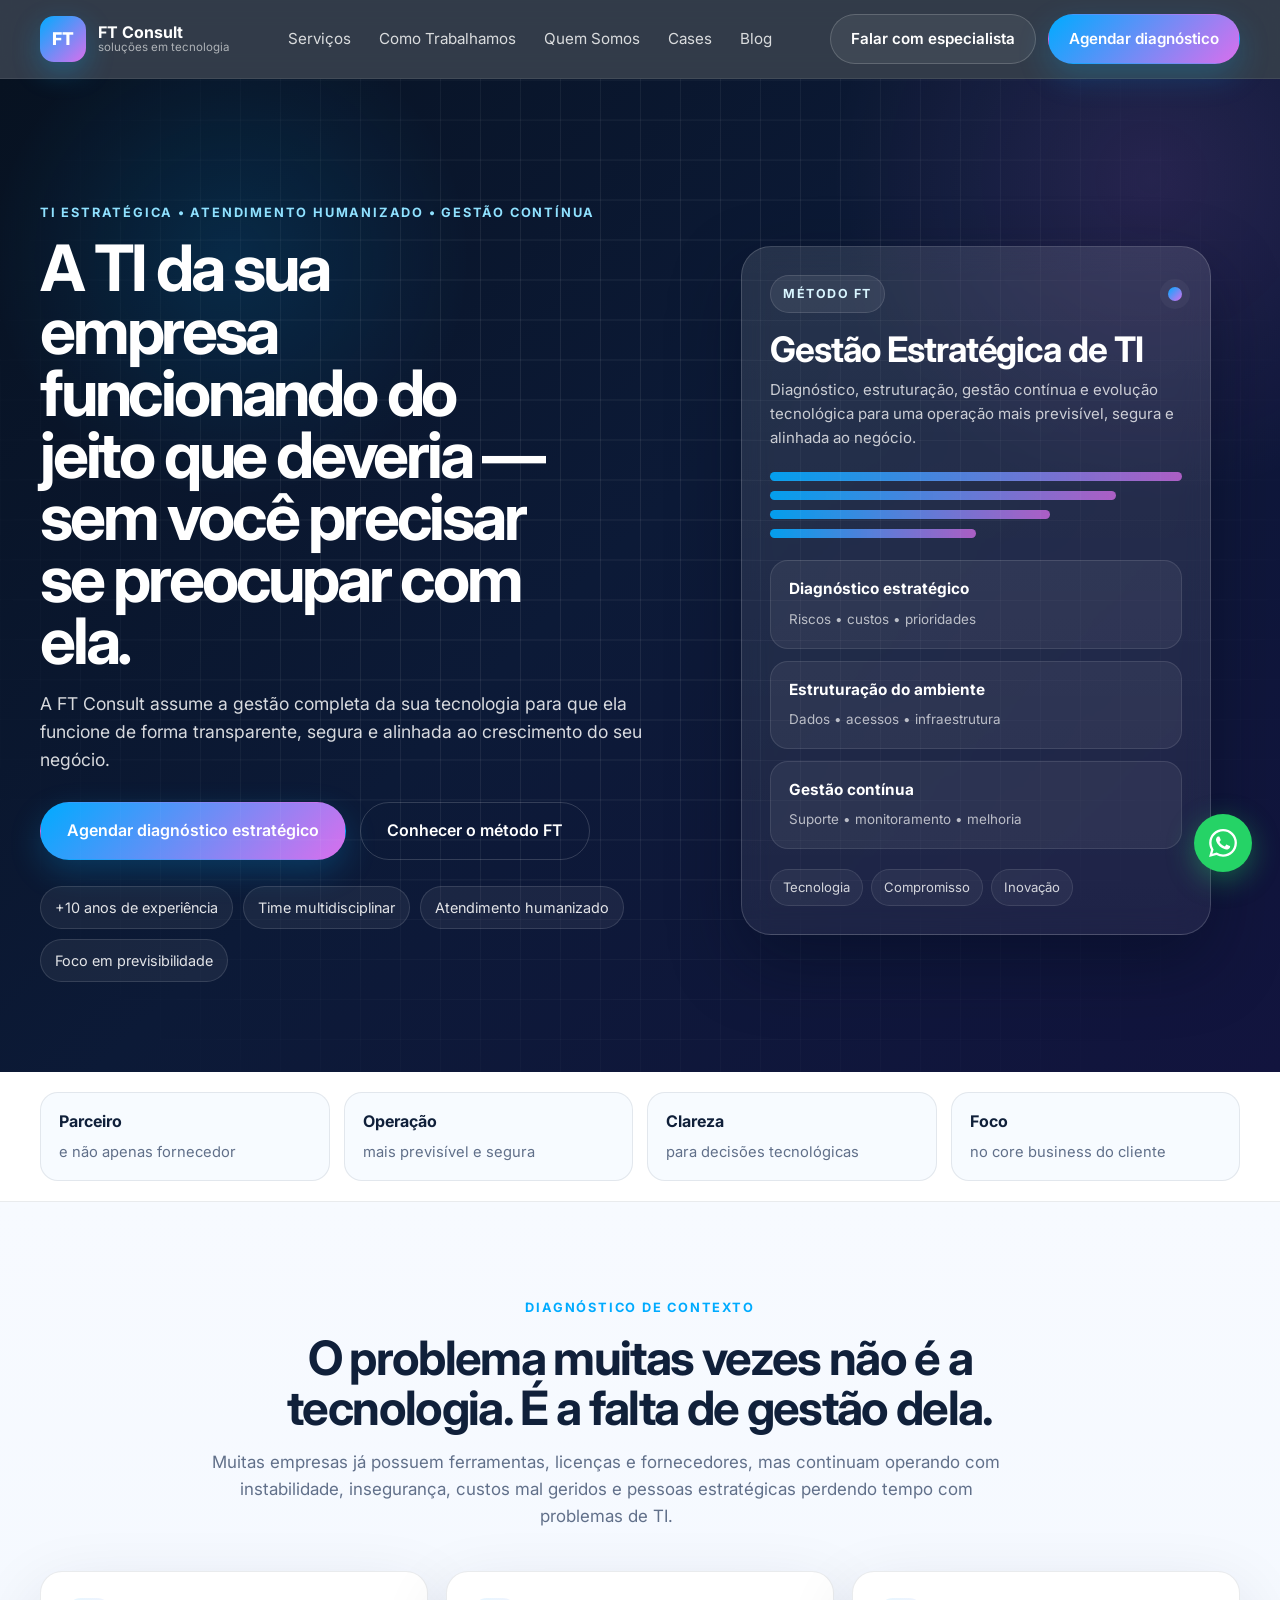
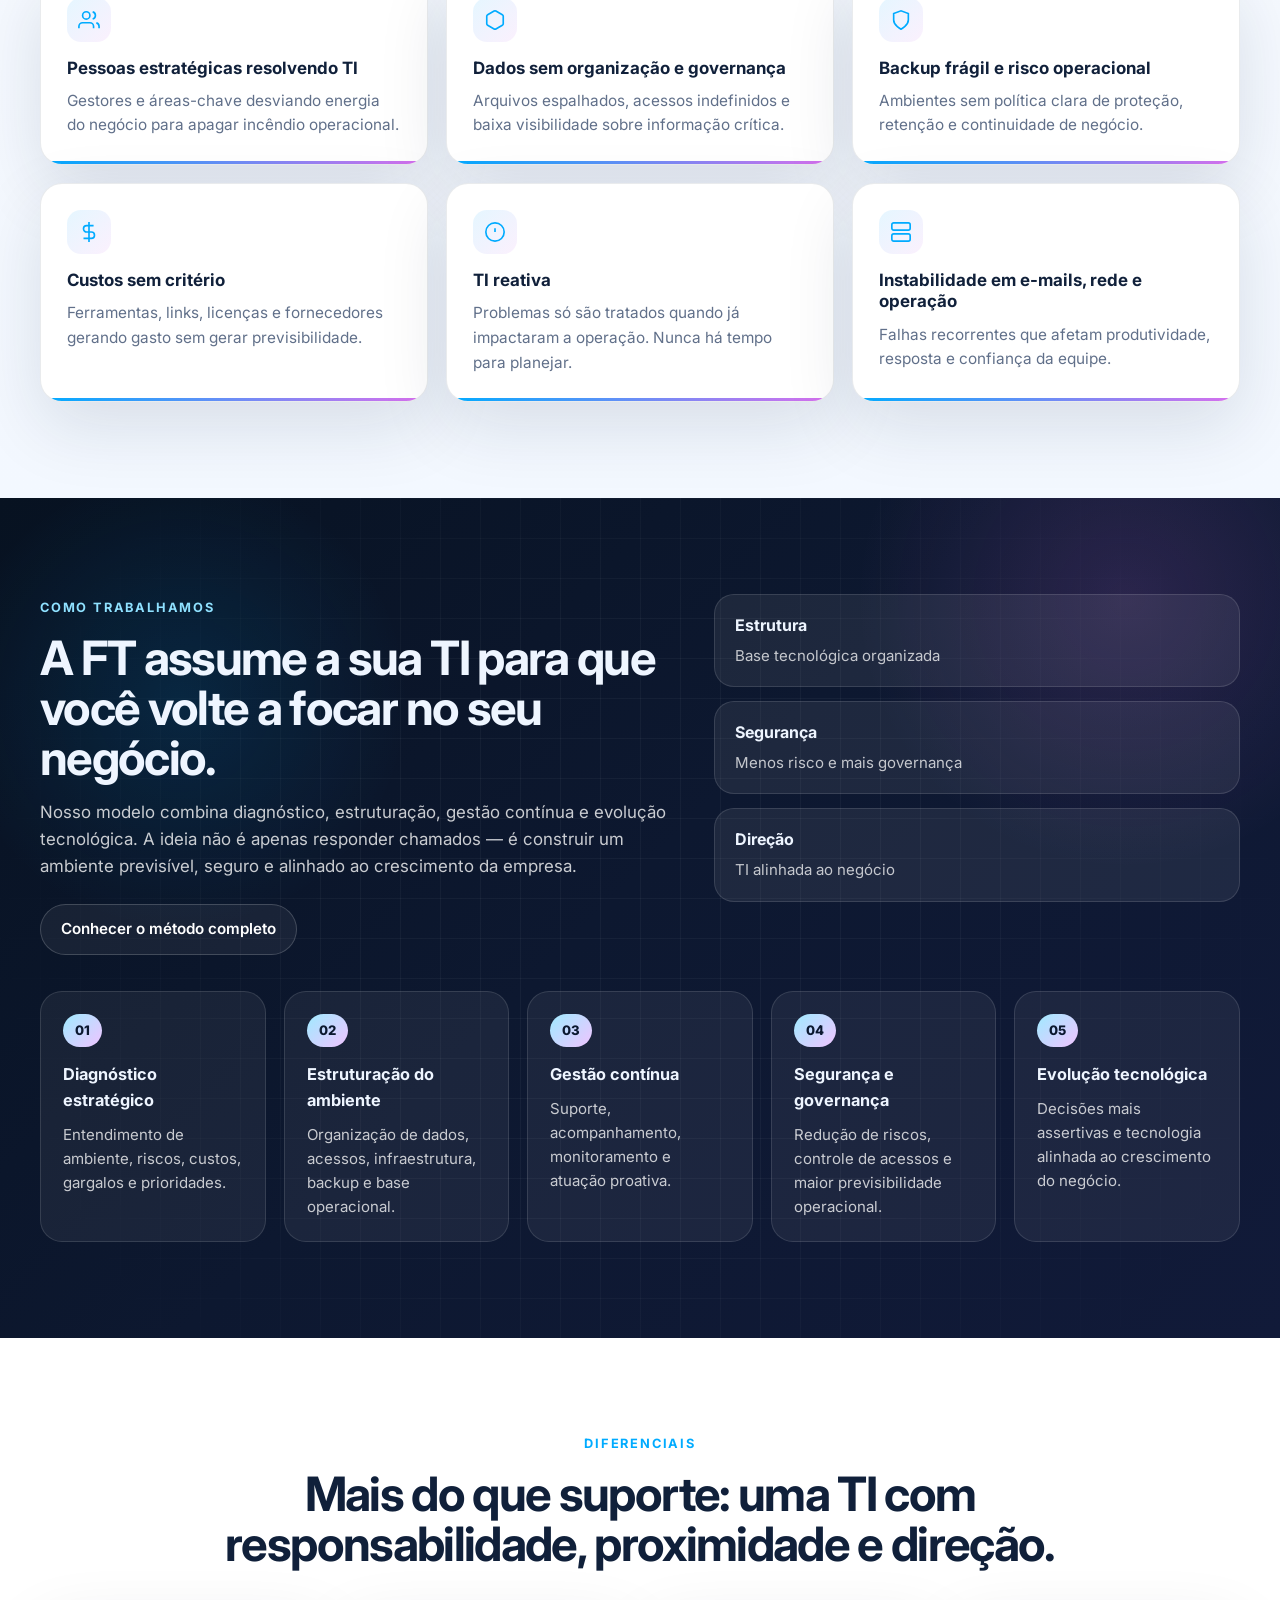
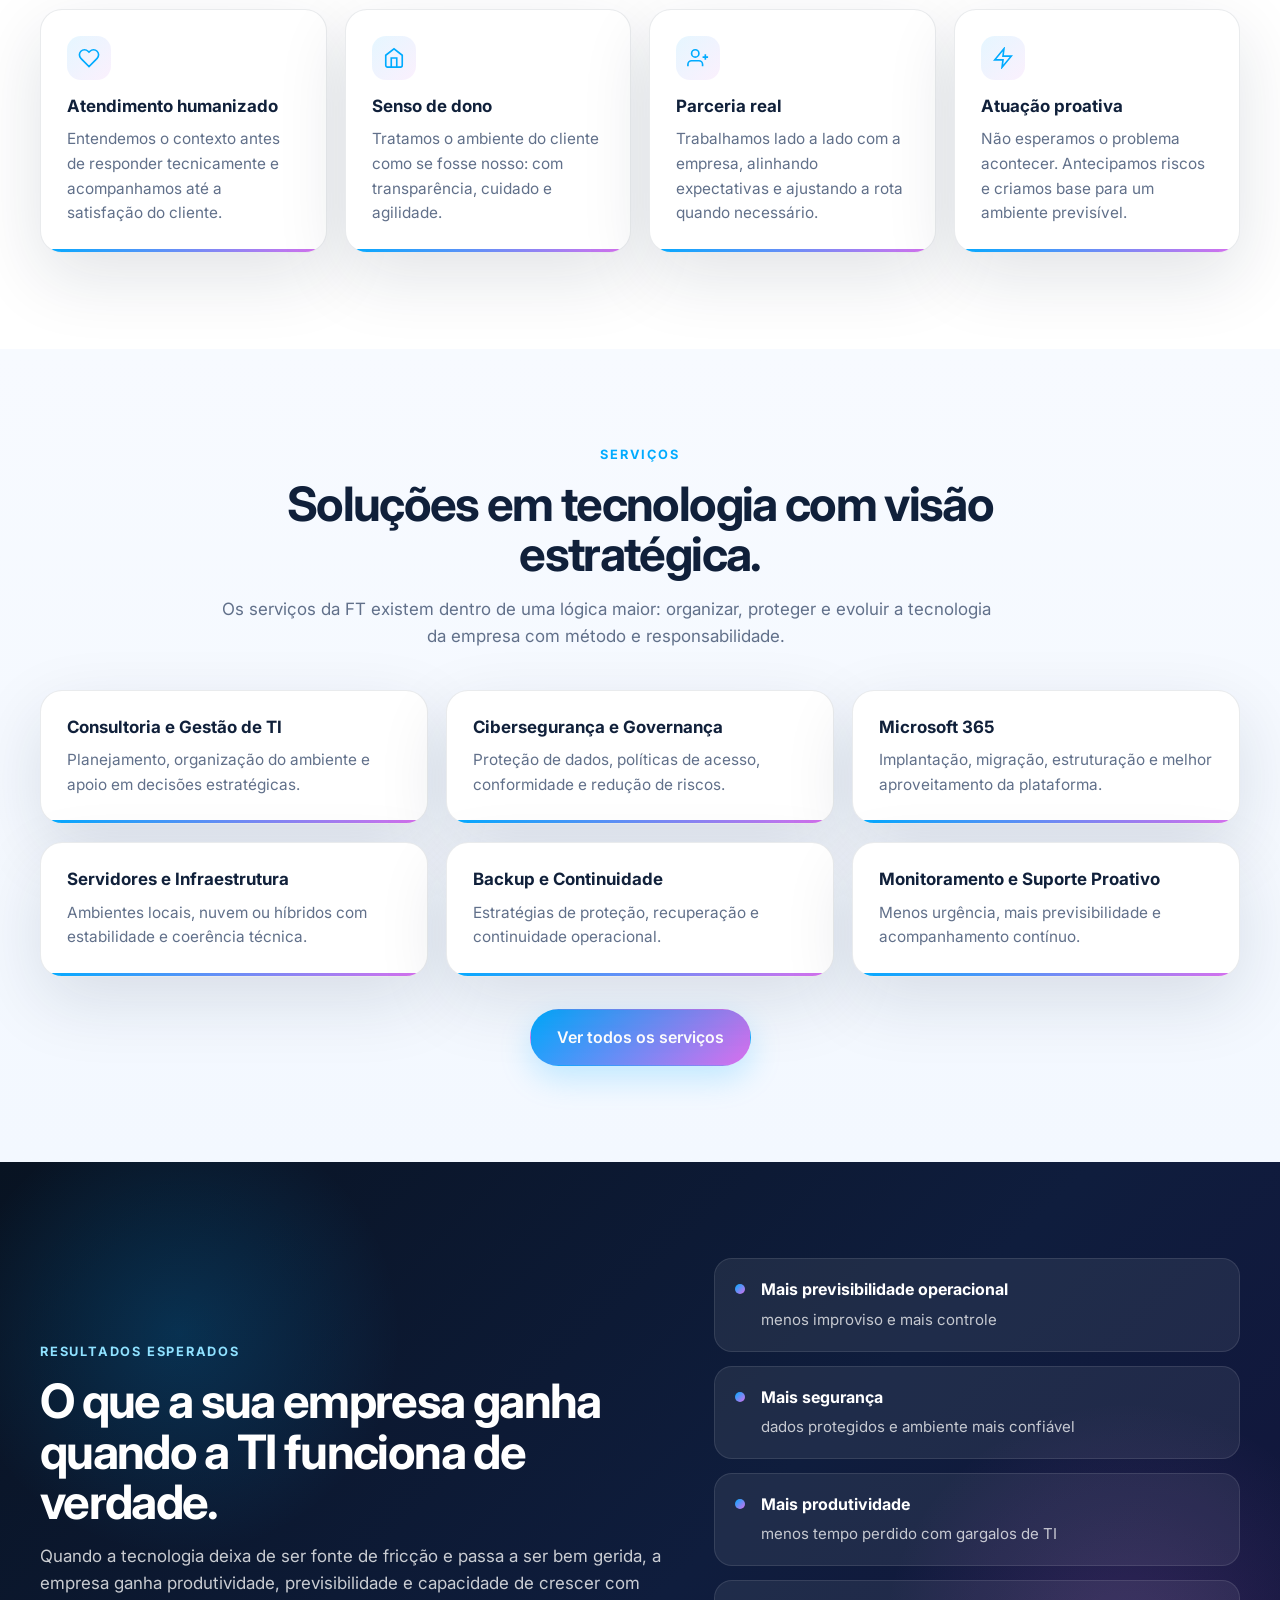
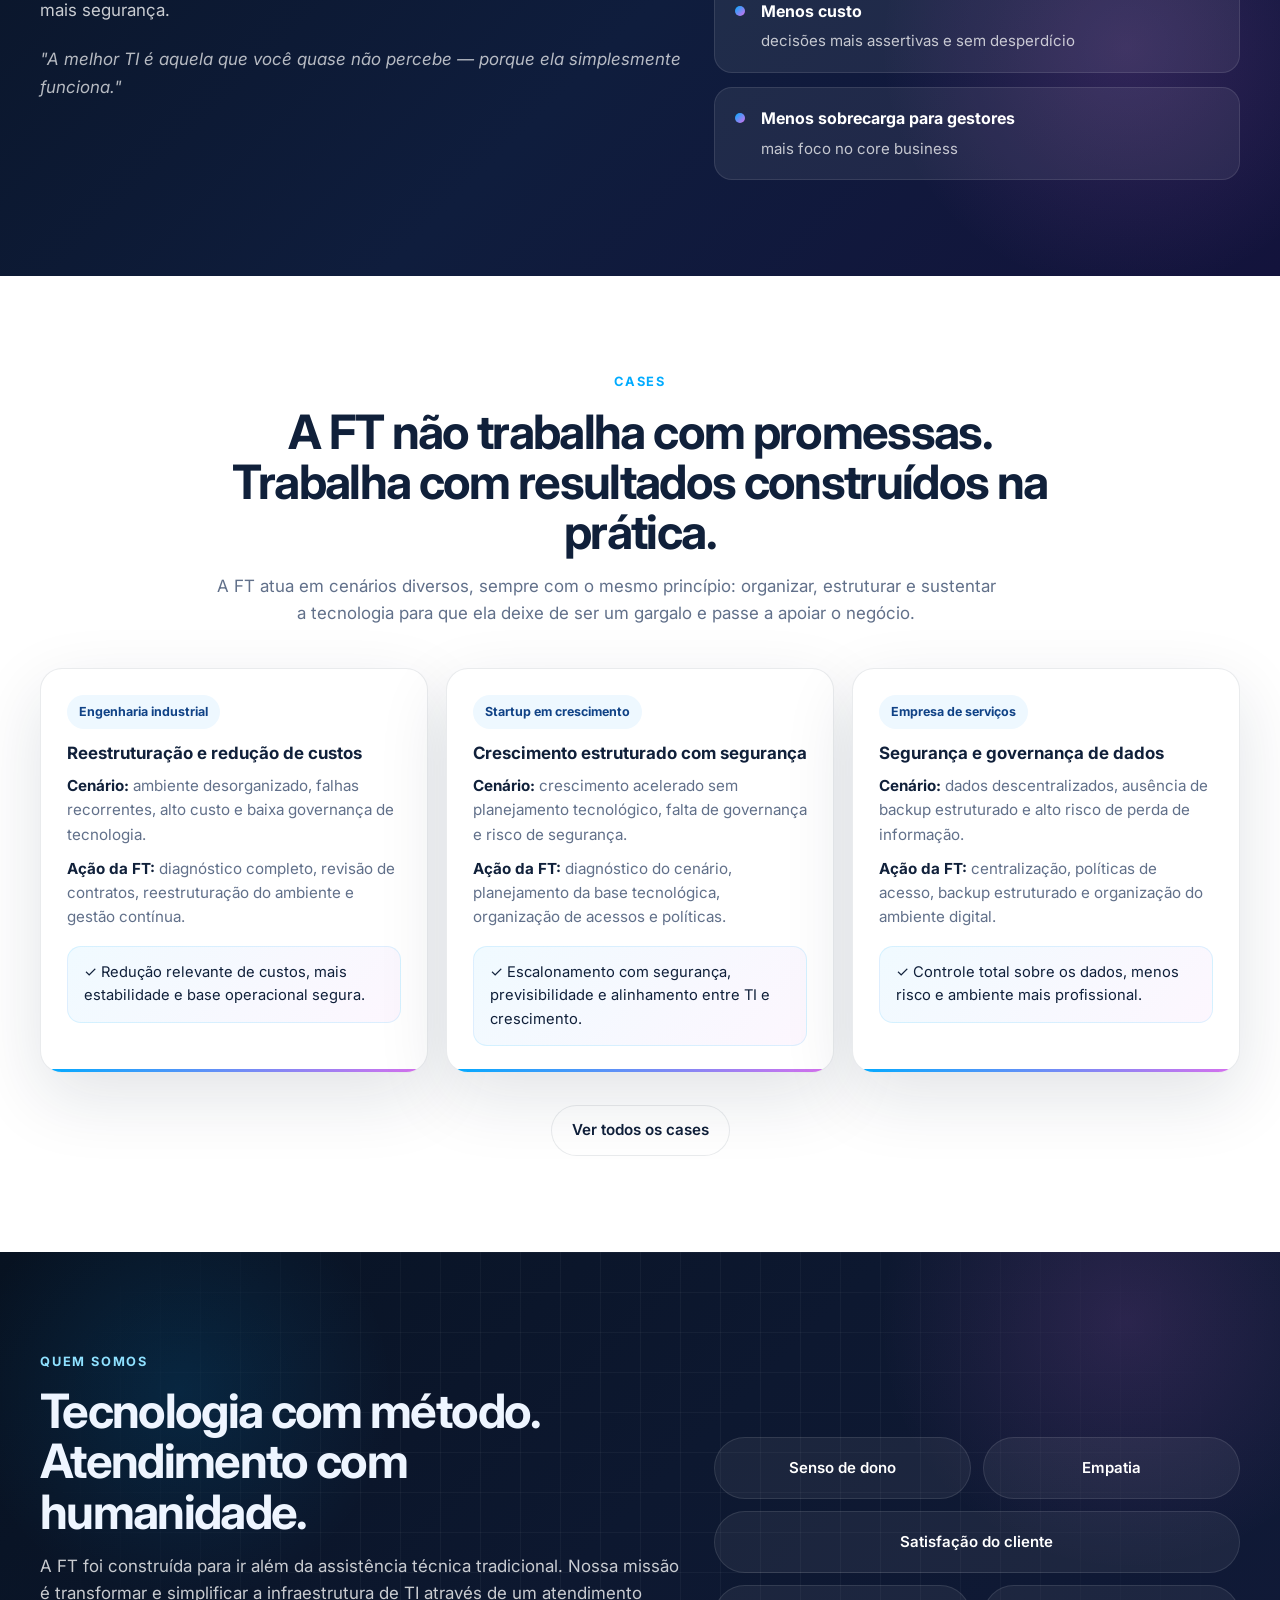
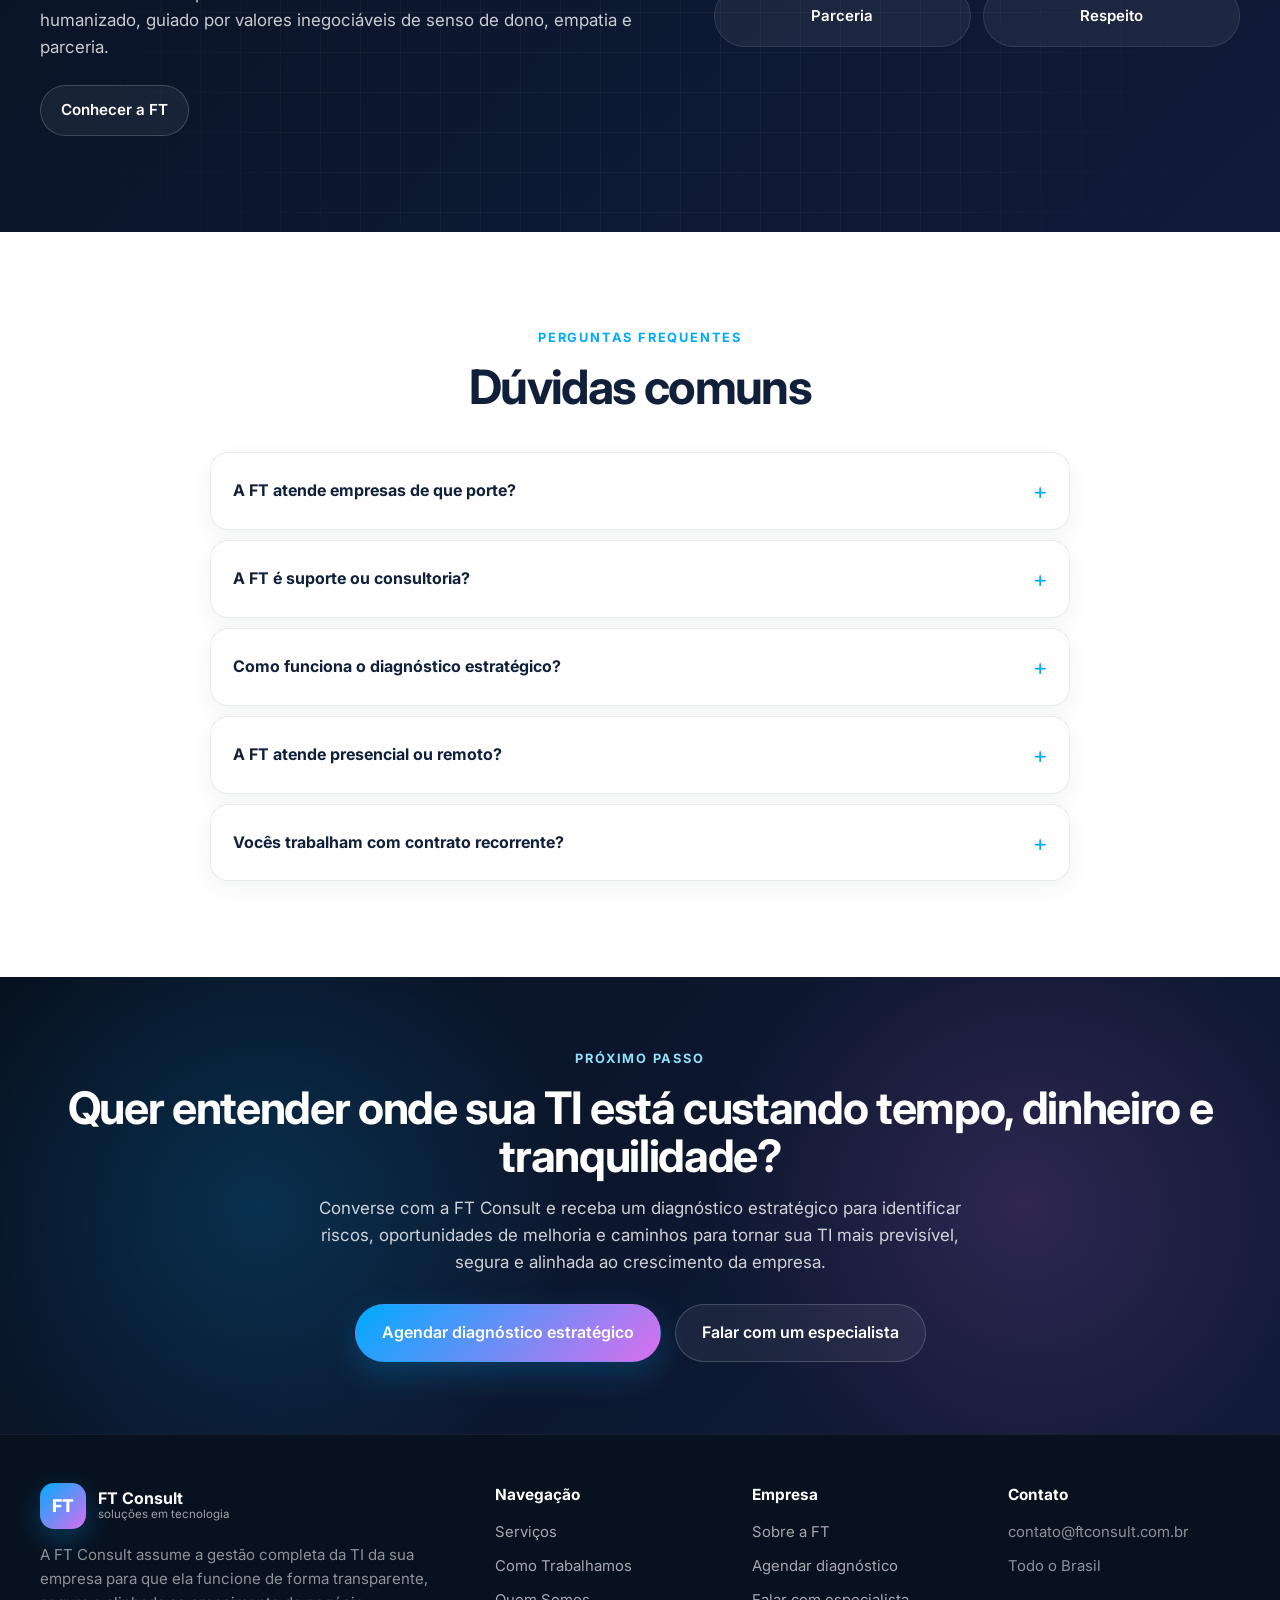
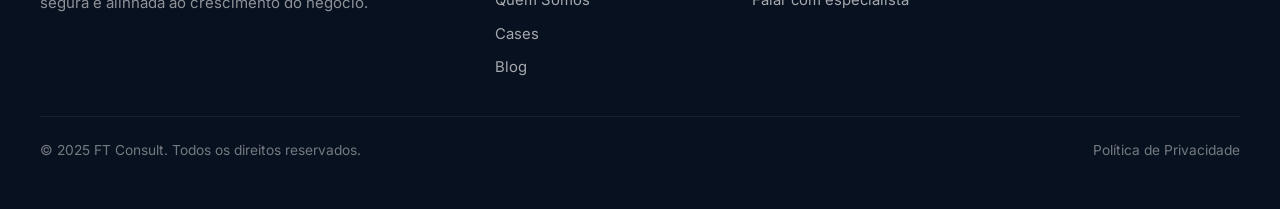
==== index.html @ 9f4cbb5d "Atualiza localização para todo o Brasil em todos os arquivos https://claude.ai/code/session_015E6geC" ====
<!DOCTYPE html>
<html lang="pt-BR">
<head>
  <meta charset="UTF-8"/>
  <meta name="viewport" content="width=device-width, initial-scale=1.0"/>
  <title>FT Consult — Gestão Estratégica de TI</title>
  <meta name="description" content="A FT Consult assume a gestão completa da TI da sua empresa para que ela funcione de forma transparente, segura e alinhada ao crescimento do negócio."/>
  <link rel="preconnect" href="https://fonts.googleapis.com">
  <link rel="preconnect" href="https://fonts.gstatic.com" crossorigin>
  <link href="https://fonts.googleapis.com/css2?family=Inter:wght@300;400;500;600;700;800&display=swap" rel="stylesheet">
  <link rel="stylesheet" href="assets/css/style.css"/>
  <meta property="og:type" content="website"/>
  <meta property="og:url" content="https://ftconsult.com.br/"/>
  <meta property="og:title" content="FT Consult — Gestão Estratégica de TI"/>
  <meta property="og:description" content="A FT Consult assume a gestão completa da TI da sua empresa para que ela funcione de forma transparente, segura e alinhada ao crescimento do negócio."/>
  <meta property="og:image" content="https://ftconsult.com.br/assets/logo.svg"/>
  <meta property="og:site_name" content="FT Consult"/>
  <meta name="twitter:card" content="summary_large_image"/>
  <meta name="twitter:title" content="FT Consult — Gestão Estratégica de TI"/>
  <meta name="twitter:description" content="A FT Consult assume a gestão completa da TI da sua empresa para que ela funcione de forma transparente, segura e alinhada ao crescimento do negócio."/>
  <link rel="icon" href="assets/logo.svg" type="image/svg+xml"/>
</head>
<body>

<header class="site-header">
  <div class="container nav-wrap">
    <a href="index.html" class="brand" aria-label="FT Consult">
      <span class="brand-mark">FT</span>
      <span class="brand-copy">
        <strong>FT Consult</strong>
        <small>soluções em tecnologia</small>
      </span>
    </a>
    <nav class="nav desktop-nav" aria-label="Menu principal">
      <a href="servicos.html">Serviços</a>
      <a href="como-trabalhamos.html">Como Trabalhamos</a>
      <a href="quem-somos.html">Quem Somos</a>
      <a href="cases.html">Cases</a>
      <a href="blog.html">Blog</a>
    </nav>
    <div class="nav-actions">
      <a href="contato.html" class="btn btn-outline desktop-only">Falar com especialista</a>
      <a href="contato.html" class="btn btn-primary">Agendar diagnóstico</a>
      <button class="hamburger" id="hamburger" aria-label="Menu" aria-expanded="false">
        <svg width="24" height="24" viewBox="0 0 24 24" fill="none" stroke="currentColor" stroke-width="2">
          <line x1="3" y1="6" x2="21" y2="6"/><line x1="3" y1="12" x2="21" y2="12"/><line x1="3" y1="18" x2="21" y2="18"/>
        </svg>
      </button>
    </div>
  </div>
  <nav class="mobile-nav" id="mobile-nav" aria-label="Menu mobile">
    <a href="servicos.html">Serviços</a>
    <a href="como-trabalhamos.html">Como Trabalhamos</a>
    <a href="quem-somos.html">Quem Somos</a>
    <a href="cases.html">Cases</a>
    <a href="blog.html">Blog</a>
    <a href="contato.html">Agendar diagnóstico</a>
  </nav>
</header>

<main>
  <!-- HERO -->
  <section class="hero">
    <div class="container hero-grid">
      <div class="hero-copy">
        <span class="eyebrow">TI estratégica • atendimento humanizado • gestão contínua</span>
        <h1>A TI da sua empresa funcionando do jeito que deveria — sem você precisar se preocupar com ela.</h1>
        <p class="hero-subtitle">A FT Consult assume a gestão completa da sua tecnologia para que ela funcione de forma transparente, segura e alinhada ao crescimento do seu negócio.</p>
        <div class="hero-cta">
          <a href="contato.html" class="btn btn-primary btn-lg">Agendar diagnóstico estratégico</a>
          <a href="como-trabalhamos.html" class="btn btn-secondary btn-lg">Conhecer o método FT</a>
        </div>
        <div class="hero-tags">
          <span>+10 anos de experiência</span>
          <span>Time multidisciplinar</span>
          <span>Atendimento humanizado</span>
          <span>Foco em previsibilidade</span>
        </div>
      </div>
      <div class="hero-panel" aria-hidden="true">
        <div class="panel-shell">
          <div class="panel-topline">
            <span class="mini-chip">MÉTODO FT</span>
            <span class="status-dot"></span>
          </div>
          <h2>Gestão Estratégica de TI</h2>
          <p>Diagnóstico, estruturação, gestão contínua e evolução tecnológica para uma operação mais previsível, segura e alinhada ao negócio.</p>
          <div class="signal-bars"><span></span><span></span><span></span><span></span></div>
          <div class="panel-stack">
            <div class="panel-card"><strong>Diagnóstico estratégico</strong><small>Riscos • custos • prioridades</small></div>
            <div class="panel-card"><strong>Estruturação do ambiente</strong><small>Dados • acessos • infraestrutura</small></div>
            <div class="panel-card"><strong>Gestão contínua</strong><small>Suporte • monitoramento • melhoria</small></div>
          </div>
          <div class="panel-footer">
            <span>Tecnologia</span><span>Compromisso</span><span>Inovação</span>
          </div>
        </div>
      </div>
    </div>
  </section>

  <!-- TRUST STRIP -->
  <section class="trust-strip">
    <div class="container trust-grid">
      <div class="trust-item"><strong>Parceiro</strong><span>e não apenas fornecedor</span></div>
      <div class="trust-item"><strong>Operação</strong><span>mais previsível e segura</span></div>
      <div class="trust-item"><strong>Clareza</strong><span>para decisões tecnológicas</span></div>
      <div class="trust-item"><strong>Foco</strong><span>no core business do cliente</span></div>
    </div>
  </section>

  <!-- DORES -->
  <section class="section section-soft">
    <div class="container section-intro narrow center">
      <span class="eyebrow center">Diagnóstico de contexto</span>
      <h2 class="section-title">O problema muitas vezes não é a tecnologia. É a falta de gestão dela.</h2>
      <p class="section-subtitle">Muitas empresas já possuem ferramentas, licenças e fornecedores, mas continuam operando com instabilidade, insegurança, custos mal geridos e pessoas estratégicas perdendo tempo com problemas de TI.</p>
    </div>
    <div class="container cards-grid cards-3">
      <article class="info-card">
        <div class="card-icon"><svg width="22" height="22" fill="none" stroke="currentColor" stroke-width="1.8" viewBox="0 0 24 24"><path d="M17 21v-2a4 4 0 0 0-4-4H5a4 4 0 0 0-4 4v2"/><circle cx="9" cy="7" r="4"/><path d="M23 21v-2a4 4 0 0 0-3-3.87"/><path d="M16 3.13a4 4 0 0 1 0 7.75"/></svg></div>
        <h3>Pessoas estratégicas resolvendo TI</h3>
        <p>Gestores e áreas-chave desviando energia do negócio para apagar incêndio operacional.</p>
      </article>
      <article class="info-card">
        <div class="card-icon"><svg width="22" height="22" fill="none" stroke="currentColor" stroke-width="1.8" viewBox="0 0 24 24"><path d="M21 16V8a2 2 0 0 0-1-1.73l-7-4a2 2 0 0 0-2 0l-7 4A2 2 0 0 0 3 8v8a2 2 0 0 0 1 1.73l7 4a2 2 0 0 0 2 0l7-4A2 2 0 0 0 21 16z"/></svg></div>
        <h3>Dados sem organização e governança</h3>
        <p>Arquivos espalhados, acessos indefinidos e baixa visibilidade sobre informação crítica.</p>
      </article>
      <article class="info-card">
        <div class="card-icon"><svg width="22" height="22" fill="none" stroke="currentColor" stroke-width="1.8" viewBox="0 0 24 24"><path d="M12 22s8-4 8-10V5l-8-3-8 3v7c0 6 8 10 8 10z"/></svg></div>
        <h3>Backup frágil e risco operacional</h3>
        <p>Ambientes sem política clara de proteção, retenção e continuidade de negócio.</p>
      </article>
      <article class="info-card">
        <div class="card-icon"><svg width="22" height="22" fill="none" stroke="currentColor" stroke-width="1.8" viewBox="0 0 24 24"><line x1="12" y1="1" x2="12" y2="23"/><path d="M17 5H9.5a3.5 3.5 0 0 0 0 7h5a3.5 3.5 0 0 1 0 7H6"/></svg></div>
        <h3>Custos sem critério</h3>
        <p>Ferramentas, links, licenças e fornecedores gerando gasto sem gerar previsibilidade.</p>
      </article>
      <article class="info-card">
        <div class="card-icon"><svg width="22" height="22" fill="none" stroke="currentColor" stroke-width="1.8" viewBox="0 0 24 24"><circle cx="12" cy="12" r="10"/><line x1="12" y1="8" x2="12" y2="12"/><line x1="12" y1="16" x2="12.01" y2="16"/></svg></div>
        <h3>TI reativa</h3>
        <p>Problemas só são tratados quando já impactaram a operação. Nunca há tempo para planejar.</p>
      </article>
      <article class="info-card">
        <div class="card-icon"><svg width="22" height="22" fill="none" stroke="currentColor" stroke-width="1.8" viewBox="0 0 24 24"><rect x="2" y="2" width="20" height="8" rx="2" ry="2"/><rect x="2" y="14" width="20" height="8" rx="2" ry="2"/><line x1="6" y1="6" x2="6.01" y2="6"/><line x1="6" y1="18" x2="6.01" y2="18"/></svg></div>
        <h3>Instabilidade em e-mails, rede e operação</h3>
        <p>Falhas recorrentes que afetam produtividade, resposta e confiança da equipe.</p>
      </article>
    </div>
  </section>

  <!-- SOLUÇÃO / MÉTODO -->
  <section class="section section-dark">
    <div class="container split-head">
      <div>
        <span class="eyebrow">Como trabalhamos</span>
        <h2 class="section-title">A FT assume a sua TI para que você volte a focar no seu negócio.</h2>
        <p class="section-subtitle light">Nosso modelo combina diagnóstico, estruturação, gestão contínua e evolução tecnológica. A ideia não é apenas responder chamados — é construir um ambiente previsível, seguro e alinhado ao crescimento da empresa.</p>
        <a href="como-trabalhamos.html" class="btn btn-outline" style="margin-top:24px">Conhecer o método completo</a>
      </div>
      <div class="metric-panel">
        <div class="metric-card"><strong>Estrutura</strong><span>Base tecnológica organizada</span></div>
        <div class="metric-card"><strong>Segurança</strong><span>Menos risco e mais governança</span></div>
        <div class="metric-card"><strong>Direção</strong><span>TI alinhada ao negócio</span></div>
      </div>
    </div>
    <div class="container cards-grid cards-5 timeline-grid">
      <article class="step-card"><span class="step-num">01</span><h3>Diagnóstico estratégico</h3><p>Entendimento de ambiente, riscos, custos, gargalos e prioridades.</p></article>
      <article class="step-card"><span class="step-num">02</span><h3>Estruturação do ambiente</h3><p>Organização de dados, acessos, infraestrutura, backup e base operacional.</p></article>
      <article class="step-card"><span class="step-num">03</span><h3>Gestão contínua</h3><p>Suporte, acompanhamento, monitoramento e atuação proativa.</p></article>
      <article class="step-card"><span class="step-num">04</span><h3>Segurança e governança</h3><p>Redução de riscos, controle de acessos e maior previsibilidade operacional.</p></article>
      <article class="step-card"><span class="step-num">05</span><h3>Evolução tecnológica</h3><p>Decisões mais assertivas e tecnologia alinhada ao crescimento do negócio.</p></article>
    </div>
  </section>

  <!-- DIFERENCIAIS -->
  <section class="section section-white">
    <div class="container section-intro narrow center">
      <span class="eyebrow center">Diferenciais</span>
      <h2 class="section-title">Mais do que suporte: uma TI com responsabilidade, proximidade e direção.</h2>
    </div>
    <div class="container cards-grid cards-4">
      <article class="info-card">
        <div class="card-icon"><svg width="22" height="22" fill="none" stroke="currentColor" stroke-width="1.8" viewBox="0 0 24 24"><path d="M20.84 4.61a5.5 5.5 0 0 0-7.78 0L12 5.67l-1.06-1.06a5.5 5.5 0 0 0-7.78 7.78l1.06 1.06L12 21.23l7.78-7.78 1.06-1.06a5.5 5.5 0 0 0 0-7.78z"/></svg></div>
        <h3>Atendimento humanizado</h3>
        <p>Entendemos o contexto antes de responder tecnicamente e acompanhamos até a satisfação do cliente.</p>
      </article>
      <article class="info-card">
        <div class="card-icon"><svg width="22" height="22" fill="none" stroke="currentColor" stroke-width="1.8" viewBox="0 0 24 24"><path d="M3 9l9-7 9 7v11a2 2 0 0 1-2 2H5a2 2 0 0 1-2-2z"/><polyline points="9 22 9 12 15 12 15 22"/></svg></div>
        <h3>Senso de dono</h3>
        <p>Tratamos o ambiente do cliente como se fosse nosso: com transparência, cuidado e agilidade.</p>
      </article>
      <article class="info-card">
        <div class="card-icon"><svg width="22" height="22" fill="none" stroke="currentColor" stroke-width="1.8" viewBox="0 0 24 24"><path d="M17 21v-2a4 4 0 0 0-4-4H5a4 4 0 0 0-4 4v2"/><circle cx="9" cy="7" r="4"/><line x1="23" y1="11" x2="17" y2="11"/><line x1="20" y1="8" x2="20" y2="14"/></svg></div>
        <h3>Parceria real</h3>
        <p>Trabalhamos lado a lado com a empresa, alinhando expectativas e ajustando a rota quando necessário.</p>
      </article>
      <article class="info-card">
        <div class="card-icon"><svg width="22" height="22" fill="none" stroke="currentColor" stroke-width="1.8" viewBox="0 0 24 24"><polygon points="13 2 3 14 12 14 11 22 21 10 12 10 13 2"/></svg></div>
        <h3>Atuação proativa</h3>
        <p>Não esperamos o problema acontecer. Antecipamos riscos e criamos base para um ambiente previsível.</p>
      </article>
    </div>
  </section>

  <!-- SERVIÇOS -->
  <section class="section section-soft">
    <div class="container section-intro narrow center">
      <span class="eyebrow center">Serviços</span>
      <h2 class="section-title">Soluções em tecnologia com visão estratégica.</h2>
      <p class="section-subtitle">Os serviços da FT existem dentro de uma lógica maior: organizar, proteger e evoluir a tecnologia da empresa com método e responsabilidade.</p>
    </div>
    <div class="container cards-grid cards-3">
      <article class="service-card"><h3>Consultoria e Gestão de TI</h3><p>Planejamento, organização do ambiente e apoio em decisões estratégicas.</p></article>
      <article class="service-card"><h3>Cibersegurança e Governança</h3><p>Proteção de dados, políticas de acesso, conformidade e redução de riscos.</p></article>
      <article class="service-card"><h3>Microsoft 365</h3><p>Implantação, migração, estruturação e melhor aproveitamento da plataforma.</p></article>
      <article class="service-card"><h3>Servidores e Infraestrutura</h3><p>Ambientes locais, nuvem ou híbridos com estabilidade e coerência técnica.</p></article>
      <article class="service-card"><h3>Backup e Continuidade</h3><p>Estratégias de proteção, recuperação e continuidade operacional.</p></article>
      <article class="service-card"><h3>Monitoramento e Suporte Proativo</h3><p>Menos urgência, mais previsibilidade e acompanhamento contínuo.</p></article>
    </div>
    <div class="container" style="text-align:center;margin-top:32px">
      <a href="servicos.html" class="btn btn-primary btn-lg">Ver todos os serviços</a>
    </div>
  </section>

  <!-- BENEFÍCIOS -->
  <section class="section section-gradient">
    <div class="container split-head center-v">
      <div>
        <span class="eyebrow">Resultados esperados</span>
        <h2 class="section-title">O que a sua empresa ganha quando a TI funciona de verdade.</h2>
        <p class="section-subtitle light">Quando a tecnologia deixa de ser fonte de fricção e passa a ser bem gerida, a empresa ganha produtividade, previsibilidade e capacidade de crescer com mais segurança.</p>
        <p style="margin-top:22px;font-size:1.06rem;font-style:italic;color:rgba(255,255,255,.7)">"A melhor TI é aquela que você quase não percebe — porque ela simplesmente funciona."</p>
      </div>
      <div class="benefit-list">
        <div class="benefit-item"><div class="benefit-dot"></div><div><strong>Mais previsibilidade operacional</strong><span>menos improviso e mais controle</span></div></div>
        <div class="benefit-item"><div class="benefit-dot"></div><div><strong>Mais segurança</strong><span>dados protegidos e ambiente mais confiável</span></div></div>
        <div class="benefit-item"><div class="benefit-dot"></div><div><strong>Mais produtividade</strong><span>menos tempo perdido com gargalos de TI</span></div></div>
        <div class="benefit-item"><div class="benefit-dot"></div><div><strong>Menos custo</strong><span>decisões mais assertivas e sem desperdício</span></div></div>
        <div class="benefit-item"><div class="benefit-dot"></div><div><strong>Menos sobrecarga para gestores</strong><span>mais foco no core business</span></div></div>
      </div>
    </div>
  </section>

  <!-- CASES -->
  <section class="section section-white">
    <div class="container section-intro narrow center">
      <span class="eyebrow center">Cases</span>
      <h2 class="section-title">A FT não trabalha com promessas. Trabalha com resultados construídos na prática.</h2>
      <p class="section-subtitle">A FT atua em cenários diversos, sempre com o mesmo princípio: organizar, estruturar e sustentar a tecnologia para que ela deixe de ser um gargalo e passe a apoiar o negócio.</p>
    </div>
    <div class="container cards-grid cards-3">
      <article class="case-card">
        <span class="case-tag">Engenharia industrial</span>
        <h3>Reestruturação e redução de custos</h3>
        <p><strong>Cenário:</strong> ambiente desorganizado, falhas recorrentes, alto custo e baixa governança de tecnologia.</p>
        <p><strong>Ação da FT:</strong> diagnóstico completo, revisão de contratos, reestruturação do ambiente e gestão contínua.</p>
        <div class="case-result">✓ Redução relevante de custos, mais estabilidade e base operacional segura.</div>
      </article>
      <article class="case-card">
        <span class="case-tag">Startup em crescimento</span>
        <h3>Crescimento estruturado com segurança</h3>
        <p><strong>Cenário:</strong> crescimento acelerado sem planejamento tecnológico, falta de governança e risco de segurança.</p>
        <p><strong>Ação da FT:</strong> diagnóstico do cenário, planejamento da base tecnológica, organização de acessos e políticas.</p>
        <div class="case-result">✓ Escalonamento com segurança, previsibilidade e alinhamento entre TI e crescimento.</div>
      </article>
      <article class="case-card">
        <span class="case-tag">Empresa de serviços</span>
        <h3>Segurança e governança de dados</h3>
        <p><strong>Cenário:</strong> dados descentralizados, ausência de backup estruturado e alto risco de perda de informação.</p>
        <p><strong>Ação da FT:</strong> centralização, políticas de acesso, backup estruturado e organização do ambiente digital.</p>
        <div class="case-result">✓ Controle total sobre os dados, menos risco e ambiente mais profissional.</div>
      </article>
    </div>
    <div class="container" style="text-align:center;margin-top:32px">
      <a href="cases.html" class="btn btn-outline" style="color:var(--text);border-color:var(--line)">Ver todos os cases</a>
    </div>
  </section>

  <!-- QUEM SOMOS -->
  <section class="section section-dark">
    <div class="container split-head center-v">
      <div>
        <span class="eyebrow">Quem somos</span>
        <h2 class="section-title">Tecnologia com método. Atendimento com humanidade.</h2>
        <p class="section-subtitle light">A FT foi construída para ir além da assistência técnica tradicional. Nossa missão é transformar e simplificar a infraestrutura de TI através de um atendimento humanizado, guiado por valores inegociáveis de senso de dono, empatia e parceria.</p>
        <a href="quem-somos.html" class="btn btn-outline" style="margin-top:24px">Conhecer a FT</a>
      </div>
      <div class="values-grid">
        <span>Senso de dono</span>
        <span>Empatia</span>
        <span>Satisfação do cliente</span>
        <span>Parceria</span>
        <span>Respeito</span>
      </div>
    </div>
  </section>

  <!-- FAQ -->
  <section class="section section-white">
    <div class="container section-intro narrow center">
      <span class="eyebrow center">Perguntas frequentes</span>
      <h2 class="section-title">Dúvidas comuns</h2>
    </div>
    <div class="container narrow faq-list">
      <details><summary>A FT atende empresas de que porte?</summary><p>Atendemos principalmente pequenas e médias empresas que dependem de tecnologia no dia a dia e precisam de mais organização, segurança e previsibilidade sem montar um departamento interno completo.</p></details>
      <details><summary>A FT é suporte ou consultoria?</summary><p>A FT vai além do suporte. Assumimos a gestão completa da TI da empresa com atuação estratégica, preventiva e contínua. Não respondemos apenas a chamados — construímos e gerimos o ambiente tecnológico do cliente.</p></details>
      <details><summary>Como funciona o diagnóstico estratégico?</summary><p>O diagnóstico é o primeiro passo do trabalho. Entendemos o cenário atual, identificamos riscos, gargalos, desperdícios e oportunidades de melhoria na área de tecnologia — sem custo e sem compromisso.</p></details>
      <details><summary>A FT atende presencial ou remoto?</summary><p>Atuamos de forma híbrida. Grande parte das demandas é resolvida remotamente com agilidade, e atendimentos presenciais entram sempre que o contexto exige.</p></details>
      <details><summary>Vocês trabalham com contrato recorrente?</summary><p>Sim. Nosso modelo é baseado em acompanhamento contínuo para garantir previsibilidade, segurança e evolução da tecnologia ao longo do tempo.</p></details>
    </div>
  </section>

  <!-- CTA FINAL -->
  <section class="cta-block section-contact">
    <div class="container" style="text-align:center">
      <span class="eyebrow center">Próximo passo</span>
      <h2>Quer entender onde sua TI está custando tempo, dinheiro e tranquilidade?</h2>
      <p>Converse com a FT Consult e receba um diagnóstico estratégico para identificar riscos, oportunidades de melhoria e caminhos para tornar sua TI mais previsível, segura e alinhada ao crescimento da empresa.</p>
      <div class="cta-buttons">
        <a href="contato.html" class="btn btn-primary btn-lg">Agendar diagnóstico estratégico</a>
        <a href="contato.html" class="btn btn-outline btn-lg">Falar com um especialista</a>
      </div>
    </div>
  </section>
</main>

<footer class="site-footer">
  <div class="container footer-grid">
    <div>
      <a href="index.html" class="brand footer-brand" aria-label="FT Consult">
        <span class="brand-mark">FT</span>
        <span class="brand-copy"><strong>FT Consult</strong><small>soluções em tecnologia</small></span>
      </a>
      <p class="footer-desc">A FT Consult assume a gestão completa da TI da sua empresa para que ela funcione de forma transparente, segura e alinhada ao crescimento do negócio.</p>
    </div>
    <div>
      <h4>Navegação</h4>
      <ul>
        <li><a href="servicos.html">Serviços</a></li>
        <li><a href="como-trabalhamos.html">Como Trabalhamos</a></li>
        <li><a href="quem-somos.html">Quem Somos</a></li>
        <li><a href="cases.html">Cases</a></li>
        <li><a href="blog.html">Blog</a></li>
      </ul>
    </div>
    <div>
      <h4>Empresa</h4>
      <ul>
        <li><a href="quem-somos.html">Sobre a FT</a></li>
        <li><a href="contato.html">Agendar diagnóstico</a></li>
        <li><a href="contato.html">Falar com especialista</a></li>
      </ul>
    </div>
    <div>
      <h4>Contato</h4>
      <ul>
        <li>contato@ftconsult.com.br</li>
        <li>Todo o Brasil</li>
      </ul>
    </div>
  </div>
  <div class="container footer-bottom">
    <span>© 2025 FT Consult. Todos os direitos reservados.</span>
    <span><a href="#">Política de Privacidade</a></span>
  </div>
</footer>

  <a href="https://wa.me/5511973911674" class="whatsapp-btn" target="_blank" rel="noopener" aria-label="Falar no WhatsApp">
    <svg width="28" height="28" viewBox="0 0 24 24" fill="white"><path d="M17.472 14.382c-.297-.149-1.758-.867-2.03-.967-.273-.099-.471-.148-.67.15-.197.297-.767.966-.94 1.164-.173.199-.347.223-.644.075-.297-.15-1.255-.463-2.39-1.475-.883-.788-1.48-1.761-1.653-2.059-.173-.297-.018-.458.13-.606.134-.133.298-.347.446-.52.149-.174.198-.298.298-.497.099-.198.05-.371-.025-.52-.075-.149-.669-1.612-.916-2.207-.242-.579-.487-.5-.669-.51-.173-.008-.371-.01-.57-.01-.198 0-.52.074-.792.372-.272.297-1.04 1.016-1.04 2.479 0 1.462 1.065 2.875 1.213 3.074.149.198 2.096 3.2 5.077 4.487.709.306 1.262.489 1.694.625.712.227 1.36.195 1.871.118.571-.085 1.758-.719 2.006-1.413.248-.694.248-1.289.173-1.413-.074-.124-.272-.198-.57-.347m-5.421 7.403h-.004a9.87 9.87 0 0 1-5.031-1.378l-.361-.214-3.741.982.998-3.648-.235-.374a9.86 9.86 0 0 1-1.51-5.26c.001-5.45 4.436-9.884 9.888-9.884 2.64 0 5.122 1.03 6.988 2.898a9.825 9.825 0 0 1 2.893 6.994c-.003 5.45-4.437 9.884-9.885 9.884m8.413-18.297A11.815 11.815 0 0 0 12.05 0C5.495 0 .16 5.335.157 11.892c0 2.096.547 4.142 1.588 5.945L.057 24l6.305-1.654a11.882 11.882 0 0 0 5.683 1.448h.005c6.554 0 11.89-5.335 11.893-11.893a11.821 11.821 0 0 0-3.48-8.413Z"/></svg>
  </a>
<script src="assets/js/main.js"></script>
</body>
</html>
---- assets/css/style.css ----
:root {
  --cyan: #00ABFF;
  --violet: #D96FED;
  --cyan-soft: #8fe1ff;
  --gray: #8D8D8D;
  --bg-dark: #071221;
  --bg-dark-2: #0e1b33;
  --text: #10203a;
  --text-soft: #61708a;
  --line: rgba(16,32,58,.09);
  --line-light: rgba(255,255,255,.12);
  --shadow: 0 24px 70px rgba(16,32,58,.12);
  --radius: 22px;
  --container: 1200px;
}

*, *::before, *::after { box-sizing: border-box; }
html { scroll-behavior: smooth; }
body {
  margin: 0;
  font-family: 'Inter', system-ui, -apple-system, sans-serif;
  background: #f7faff;
  color: var(--text);
  line-height: 1.6;
}
a { color: inherit; text-decoration: none; }
img { max-width: 100%; display: block; }
p { margin: 0 0 1em; }
p:last-child { margin-bottom: 0; }

.container { width: min(var(--container), calc(100% - 2.5rem)); margin: 0 auto; }
.narrow { width: min(860px, 100%); margin: 0 auto; }
.center { text-align: center; }
.section { padding: 96px 0; position: relative; }
.section-white { background: #fff; }
.section-soft { background: linear-gradient(180deg,#f7faff 0%,#f3f8ff 100%); }
.section-dark {
  color: #eef5ff;
  background:
    radial-gradient(circle at 14% 24%,rgba(0,171,255,.12),transparent 18%),
    radial-gradient(circle at 88% 12%,rgba(217,111,237,.14),transparent 20%),
    linear-gradient(135deg,#071221 0%,#0d1830 48%,#111a39 100%);
}
.section-gradient {
  color: white;
  background:
    radial-gradient(circle at 14% 24%,rgba(0,171,255,.18),transparent 18%),
    radial-gradient(circle at 88% 68%,rgba(217,111,237,.16),transparent 20%),
    linear-gradient(135deg,#081322 0%,#0f1d3d 55%,#13133c 100%);
}

/* ── Header ── */
.site-header {
  position: sticky; top: 0; z-index: 100;
  backdrop-filter: blur(18px);
  background: rgba(7,18,33,.82);
  border-bottom: 1px solid rgba(255,255,255,.08);
}
.nav-wrap {
  min-height: 78px;
  display: flex; align-items: center; justify-content: space-between; gap: 16px;
}
.brand { display: inline-flex; align-items: center; gap: 12px; }
.brand-logo { display: none; }
.brand-mark {
  width: 46px; height: 46px; border-radius: 14px; flex-shrink: 0;
  display: grid; place-items: center;
  color: white; font-weight: 800; font-size: 1.1rem; letter-spacing: -.02em;
  background: linear-gradient(135deg, var(--cyan), var(--violet));
  box-shadow: 0 10px 28px rgba(0,171,255,.28);
}
.brand-copy { display: flex; flex-direction: column; line-height: 1.1; color: white; }
.brand-copy strong { font-size: 1rem; font-weight: 700; }
.brand-copy small { font-size: .72rem; color: rgba(255,255,255,.6); }
.nav { display: flex; gap: 28px; }
.nav a { color: rgba(255,255,255,.82); font-size: .95rem; transition: color .2s; }
.nav a:hover, .nav a.active { color: white; }
.nav-actions { display: flex; gap: 12px; align-items: center; }
.hamburger {
  display: none; background: none; border: none; cursor: pointer; padding: 8px; color: white;
}
.hamburger svg { display: block; }
.mobile-nav {
  display: none; flex-direction: column; gap: 0;
  background: #0c1a33; border-top: 1px solid rgba(255,255,255,.08);
}
.mobile-nav a {
  padding: 14px 20px; color: rgba(255,255,255,.84); border-bottom: 1px solid rgba(255,255,255,.06);
  font-size: .98rem;
}
.mobile-nav a:hover { color: white; background: rgba(255,255,255,.04); }
.mobile-nav.open { display: flex; }

/* ── Buttons ── */
.btn {
  display: inline-flex; align-items: center; justify-content: center;
  border-radius: 999px; border: 1px solid transparent;
  padding: 12px 20px; font-weight: 600; font-size: .95rem;
  transition: transform .2s, box-shadow .2s; cursor: pointer; font-family: inherit;
}
.btn:hover { transform: translateY(-1px); }
.btn-primary {
  color: white;
  background: linear-gradient(135deg,var(--cyan),var(--violet));
  box-shadow: 0 12px 32px rgba(0,171,255,.22);
}
.btn-primary:hover { box-shadow: 0 16px 40px rgba(0,171,255,.32); }
.btn-outline {
  color: white; border-color: rgba(255,255,255,.18);
  background: rgba(255,255,255,.06);
}
.btn-secondary {
  color: white; border-color: rgba(255,255,255,.16); background: transparent;
}
.btn-lg { padding: 15px 26px; font-size: 1rem; }
.btn-full { width: 100%; }
.desktop-only { display: inline-flex; }

/* ── Typography ── */
.eyebrow {
  display: inline-block; margin-bottom: 14px;
  color: var(--cyan); text-transform: uppercase;
  letter-spacing: .14em; font-size: .8rem; font-weight: 700;
}
.eyebrow.center { display: block; }
.section-dark .eyebrow,
.section-gradient .eyebrow,
.section-contact .eyebrow,
.hero .eyebrow,
.page-hero .eyebrow { color: var(--cyan-soft); }
.section-title {
  margin: 0 0 16px;
  font-size: clamp(2rem,3.7vw,3.2rem);
  line-height: 1.06; letter-spacing: -.035em;
}
.section-subtitle {
  margin: 0; color: var(--text-soft); font-size: 1.06rem; max-width: 72ch;
}
.section-subtitle.light,
.section-dark .section-subtitle { color: rgba(255,255,255,.78); }
.section-intro { margin-bottom: 40px; }

/* ── Hero (Home) ── */
.hero {
  position: relative; overflow: hidden;
  color: white; padding: 120px 0 90px;
  background:
    radial-gradient(circle at 18% 18%,rgba(0,171,255,.14),transparent 18%),
    radial-gradient(circle at 90% 10%,rgba(217,111,237,.12),transparent 22%),
    linear-gradient(135deg,#071221 0%,#0c1a37 48%,#12143e 100%);
}
.hero::before,
.section-dark::before,
.section-contact::before {
  content: "";
  position: absolute; inset: 0;
  background-image:
    linear-gradient(rgba(255,255,255,.04) 1px,transparent 1px),
    linear-gradient(90deg,rgba(255,255,255,.04) 1px,transparent 1px);
  background-size: 40px 40px;
  mask-image: radial-gradient(circle at center, black 40%, transparent 90%);
  pointer-events: none;
}
.hero-grid {
  display: grid;
  grid-template-columns: minmax(0,1fr) minmax(400px,.85fr);
  gap: 52px; align-items: center;
}
.hero h1 {
  margin: 0 0 18px;
  font-size: clamp(2.6rem,5vw,4.8rem);
  line-height: .97; letter-spacing: -.05em; max-width: 12ch;
}
.hero-subtitle { margin: 0 0 28px; font-size: 1.1rem; max-width: 58ch; color: rgba(255,255,255,.84); }
.hero-cta { display: flex; gap: 14px; flex-wrap: wrap; margin-bottom: 26px; }
.hero-tags { display: flex; flex-wrap: wrap; gap: 10px; }
.hero-tags span {
  padding: 9px 14px; border-radius: 999px;
  background: rgba(255,255,255,.06); border: 1px solid rgba(255,255,255,.12);
  color: rgba(255,255,255,.88); font-size: .9rem;
}

/* Hero Panel */
.hero-panel { display: flex; align-items: center; justify-content: center; }
.panel-shell {
  width: min(100%,470px); padding: 28px; border-radius: 30px;
  background: linear-gradient(180deg,rgba(255,255,255,.11),rgba(255,255,255,.06));
  border: 1px solid rgba(255,255,255,.16);
  box-shadow: 0 28px 70px rgba(2,10,25,.38);
  backdrop-filter: blur(14px);
}
.panel-topline {
  display: flex; justify-content: space-between; align-items: center; margin-bottom: 18px;
}
.mini-chip {
  padding: 8px 12px; border-radius: 999px;
  font-size: .78rem; font-weight: 700; letter-spacing: .12em;
  color: #d8f5ff; background: rgba(255,255,255,.07); border: 1px solid rgba(255,255,255,.12);
}
.status-dot {
  width: 14px; height: 14px; border-radius: 999px;
  background: linear-gradient(135deg,var(--cyan),var(--violet));
  box-shadow: 0 0 0 8px rgba(255,255,255,.04);
}
.panel-shell h2 {
  margin: 0 0 10px;
  font-size: clamp(1.7rem,3vw,2.2rem);
  line-height: 1.05; letter-spacing: -.03em;
}
.panel-shell > p { margin: 0 0 22px; color: rgba(255,255,255,.76); font-size: .94rem; }
.signal-bars { display: grid; gap: 10px; margin-bottom: 22px; }
.signal-bars span {
  height: 9px; border-radius: 999px;
  background: linear-gradient(90deg,rgba(0,171,255,.9),rgba(217,111,237,.75));
}
.signal-bars span:nth-child(1){width:100%}
.signal-bars span:nth-child(2){width:84%}
.signal-bars span:nth-child(3){width:68%}
.signal-bars span:nth-child(4){width:50%}
.panel-stack { display: grid; gap: 12px; margin-bottom: 20px; }
.panel-card {
  padding: 16px 18px; border-radius: 18px;
  background: rgba(255,255,255,.06); border: 1px solid rgba(255,255,255,.1);
}
.panel-card strong { display: block; margin-bottom: 4px; font-size: .96rem; }
.panel-card small { color: rgba(255,255,255,.68); font-size: .84rem; }
.panel-footer { display: flex; flex-wrap: wrap; gap: 8px; }
.panel-footer span {
  padding: 7px 12px; border-radius: 999px;
  background: rgba(255,255,255,.05); border: 1px solid rgba(255,255,255,.1);
  font-size: .82rem; color: rgba(255,255,255,.8);
}

/* ── Trust strip ── */
.trust-strip { background: white; border-bottom: 1px solid var(--line); }
.trust-grid {
  display: grid; grid-template-columns: repeat(4,1fr); gap: 14px; padding: 20px 0;
}
.trust-item {
  padding: 16px 18px; border-radius: 18px;
  background: #f7fbff; border: 1px solid var(--line);
}
.trust-item strong { display: block; margin-bottom: 4px; font-size: 1rem; }
.trust-item span { color: var(--text-soft); font-size: .92rem; }

/* ── Cards ── */
.cards-grid { display: grid; gap: 18px; }
.cards-2 { grid-template-columns: repeat(2,1fr); }
.cards-3 { grid-template-columns: repeat(3,1fr); }
.cards-4 { grid-template-columns: repeat(4,1fr); }
.cards-5 { grid-template-columns: repeat(5,1fr); }

.info-card, .service-card, .case-card, .blog-card {
  position: relative; overflow: hidden;
  background: white; border: 1px solid var(--line);
  border-radius: var(--radius); padding: 26px; box-shadow: var(--shadow);
  transition: transform .2s, box-shadow .2s;
}
.info-card:hover, .service-card:hover, .case-card:hover, .blog-card:hover {
  transform: translateY(-3px);
  box-shadow: 0 32px 80px rgba(16,32,58,.15);
}
.info-card::before, .service-card::before, .case-card::before {
  content: ""; position: absolute; left: 0; right: 0; bottom: 0; height: 3px;
  background: linear-gradient(90deg,var(--cyan),var(--violet));
}
.info-card h3, .service-card h3, .case-card h3 {
  margin: 0 0 10px; font-size: 1.06rem; line-height: 1.26;
}
.info-card p, .service-card p { margin: 0; color: var(--text-soft); font-size: .96rem; }
.card-icon {
  width: 44px; height: 44px; border-radius: 14px; margin-bottom: 16px;
  display: grid; place-items: center;
  background: linear-gradient(135deg,rgba(0,171,255,.1),rgba(217,111,237,.1));
  color: var(--cyan);
}

/* Case cards */
.case-tag {
  display: inline-block; margin-bottom: 14px; padding: 7px 12px;
  border-radius: 999px; background: #eef8ff; color: #104286;
  font-size: .78rem; font-weight: 700;
}
.case-card p { color: var(--text-soft); font-size: .95rem; margin-bottom: 10px; }
.case-card p:last-child { margin-bottom: 0; }
.case-card p strong { color: var(--text); }
.case-result {
  margin-top: 16px; padding: 14px 16px; border-radius: 14px;
  background: linear-gradient(135deg,rgba(0,171,255,.06),rgba(217,111,237,.06));
  border: 1px solid rgba(0,171,255,.12);
  font-size: .92rem; color: var(--text);
}

/* ── Split sections ── */
.split-head {
  display: grid;
  grid-template-columns: minmax(0,1fr) minmax(320px,.82fr);
  gap: 32px; align-items: start;
}
.split-head.center-v { align-items: center; }
.metric-panel, .results-list { display: grid; gap: 14px; }
.metric-card, .result-item {
  padding: 18px 20px; border-radius: 20px;
  background: rgba(255,255,255,.07); border: 1px solid rgba(255,255,255,.12);
}
.metric-card strong, .result-item strong { display: block; margin-bottom: 4px; }
.metric-card span, .result-item span { color: rgba(255,255,255,.74); font-size: .94rem; }

/* ── Step cards ── */
.timeline-grid { margin-top: 36px; }
.step-card {
  padding: 22px; border-radius: 22px;
  background: rgba(255,255,255,.06); border: 1px solid rgba(255,255,255,.12);
  transition: background .2s;
}
.step-card:hover { background: rgba(255,255,255,.09); }
.step-num {
  display: inline-flex; margin-bottom: 14px;
  padding: 6px 12px; border-radius: 999px;
  background: linear-gradient(135deg,#9feaff,#f0c4ff);
  color: #0b1830; font-size: .82rem; font-weight: 800;
}
.step-card h3 { margin: 0 0 10px; font-size: 1.02rem; }
.step-card p { margin: 0; color: rgba(255,255,255,.76); font-size: .94rem; }

/* ── Values grid ── */
.values-grid { display: grid; grid-template-columns: 1fr 1fr; gap: 12px; }
.values-grid span {
  padding: 18px 16px; border-radius: 999px; text-align: center;
  background: rgba(255,255,255,.06); border: 1px solid rgba(255,255,255,.1);
  color: white; font-weight: 600; font-size: .94rem;
}
.values-grid span:nth-child(3) { grid-column: 1 / -1; }

/* ── FAQ ── */
.faq-list { display: grid; gap: 10px; }
.faq-list details {
  border: 1px solid var(--line); border-radius: 18px;
  padding: 0; background: white;
  box-shadow: 0 8px 24px rgba(16,32,58,.05);
  overflow: hidden;
}
.faq-list summary {
  cursor: pointer; list-style: none; font-weight: 700;
  padding: 20px 22px; display: flex; justify-content: space-between; align-items: center;
}
.faq-list summary::-webkit-details-marker { display: none; }
.faq-list summary::after {
  content: "+"; font-size: 1.4rem; font-weight: 400; color: var(--cyan);
  transition: transform .2s; flex-shrink: 0; margin-left: 16px;
}
.faq-list details[open] summary::after { transform: rotate(45deg); }
.faq-list details p { margin: 0; padding: 0 22px 20px; color: var(--text-soft); }

/* ── Contact ── */
.section-contact {
  color: white;
  background:
    radial-gradient(circle at 18% 20%,rgba(0,171,255,.16),transparent 18%),
    radial-gradient(circle at 82% 72%,rgba(217,111,237,.14),transparent 20%),
    linear-gradient(135deg,#071221 0%,#0d1830 48%,#111a39 100%);
  padding: 96px 0;
}
.contact-grid {
  display: grid;
  grid-template-columns: minmax(0,1fr) minmax(440px,.96fr);
  gap: 32px; align-items: start;
}
.section-contact h2 {
  margin: 0 0 16px; font-size: clamp(1.9rem,3.5vw,2.9rem); line-height: 1.06;
}
.section-contact p { color: rgba(255,255,255,.8); }
.contact-alt { margin-top: 32px; display: grid; gap: 14px; }
.contact-alt-item {
  display: flex; align-items: center; gap: 12px;
  color: rgba(255,255,255,.82); font-size: .96rem;
}
.contact-alt-item svg { flex-shrink: 0; color: var(--cyan); }
.contact-form {
  padding: 28px; border-radius: 28px;
  background: rgba(255,255,255,.08); border: 1px solid rgba(255,255,255,.12);
  backdrop-filter: blur(12px);
}
.form-grid {
  display: grid; grid-template-columns: repeat(2,1fr); gap: 14px; margin-bottom: 14px;
}
.form-field { display: grid; gap: 7px; }
.form-field.full { grid-column: 1 / -1; }
.form-field label { font-size: .88rem; font-weight: 600; color: rgba(255,255,255,.86); }
.form-field input,
.form-field select,
.form-field textarea {
  width: 100%; border: 1px solid rgba(255,255,255,.16); border-radius: 14px;
  background: rgba(255,255,255,.07); color: white;
  padding: 13px 15px; font: inherit; outline: none; transition: border-color .2s;
}
.form-field input:focus,
.form-field select:focus,
.form-field textarea:focus { border-color: rgba(0,171,255,.5); }
.form-field input::placeholder,
.form-field textarea::placeholder { color: rgba(255,255,255,.4); }
.form-field select option { background: #0d1830; color: white; }
.form-msg {
  display: none; margin-bottom: 14px; padding: 14px 16px; border-radius: 12px;
  font-size: .94rem; font-weight: 600;
}
.form-msg.success { background: rgba(0,220,130,.12); border: 1px solid rgba(0,220,130,.3); color: #a0ffcc; }
.form-msg.error { background: rgba(255,80,80,.1); border: 1px solid rgba(255,80,80,.3); color: #ffbbbb; }

/* ── Page hero (inner pages) ── */
.page-hero {
  position: relative; overflow: hidden;
  color: white; padding: 90px 0 72px;
  background:
    radial-gradient(circle at 18% 18%,rgba(0,171,255,.14),transparent 18%),
    radial-gradient(circle at 90% 10%,rgba(217,111,237,.12),transparent 22%),
    linear-gradient(135deg,#071221 0%,#0c1a37 48%,#12143e 100%);
}
.page-hero::before {
  content: ""; position: absolute; inset: 0;
  background-image:
    linear-gradient(rgba(255,255,255,.04) 1px,transparent 1px),
    linear-gradient(90deg,rgba(255,255,255,.04) 1px,transparent 1px);
  background-size: 40px 40px;
  mask-image: radial-gradient(circle at center, black 40%, transparent 90%);
  pointer-events: none;
}
.page-hero-content { max-width: 760px; }
.page-hero h1 {
  margin: 0 0 18px;
  font-size: clamp(2.2rem,4.5vw,3.8rem);
  line-height: 1.04; letter-spacing: -.04em;
}
.page-hero p { font-size: 1.1rem; color: rgba(255,255,255,.84); margin: 0 0 28px; max-width: 64ch; }

/* ── Services page ── */
.service-detail-card {
  background: white; border: 1px solid var(--line); border-radius: var(--radius);
  padding: 28px; box-shadow: var(--shadow);
  display: flex; flex-direction: column; gap: 14px;
  transition: transform .2s, box-shadow .2s;
}
.service-detail-card:hover { transform: translateY(-3px); box-shadow: 0 32px 80px rgba(16,32,58,.15); }
.service-detail-card h3 { margin: 0; font-size: 1.12rem; }
.service-detail-card p { margin: 0; color: var(--text-soft); font-size: .96rem; }
.service-bullets { list-style: none; margin: 0; padding: 0; display: grid; gap: 8px; }
.service-bullets li { display: flex; gap: 10px; align-items: flex-start; font-size: .93rem; color: var(--text-soft); }
.service-bullets li::before {
  content: ""; flex-shrink: 0; width: 18px; height: 18px; margin-top: 1px;
  border-radius: 999px;
  background: linear-gradient(135deg,var(--cyan),var(--violet));
}

/* ── How we work ── */
.method-step {
  display: grid; grid-template-columns: auto 1fr; gap: 24px; align-items: start;
  padding: 28px; border-radius: var(--radius);
  background: white; border: 1px solid var(--line); box-shadow: var(--shadow);
}
.method-num {
  width: 56px; height: 56px; border-radius: 18px; flex-shrink: 0;
  display: grid; place-items: center;
  background: linear-gradient(135deg,var(--cyan),var(--violet));
  color: white; font-size: 1.3rem; font-weight: 800;
}
.method-content h3 { margin: 0 0 8px; font-size: 1.12rem; }
.method-content p { margin: 0; color: var(--text-soft); }

/* ── Who we are ── */
.mvv-grid { display: grid; grid-template-columns: repeat(3,1fr); gap: 18px; }
.mvv-card {
  padding: 28px; border-radius: var(--radius);
  background: rgba(255,255,255,.07); border: 1px solid rgba(255,255,255,.12);
}
.mvv-card h3 { margin: 0 0 14px; font-size: 1.06rem; color: var(--cyan-soft); }
.mvv-card p { margin: 0; color: rgba(255,255,255,.8); font-size: .96rem; }
.value-card-list { display: grid; grid-template-columns: repeat(5,1fr); gap: 14px; }
.value-card {
  padding: 24px 18px; border-radius: var(--radius); text-align: center;
  background: white; border: 1px solid var(--line); box-shadow: var(--shadow);
}
.value-card-icon {
  width: 52px; height: 52px; border-radius: 16px; margin: 0 auto 14px;
  display: grid; place-items: center;
  background: linear-gradient(135deg,rgba(0,171,255,.1),rgba(217,111,237,.12));
  color: var(--cyan);
}
.value-card h3 { margin: 0 0 8px; font-size: 1rem; }
.value-card p { margin: 0; color: var(--text-soft); font-size: .9rem; }

/* ── Blog ── */
.blog-card { padding: 0; overflow: hidden; }
.blog-card-img {
  height: 200px; background: linear-gradient(135deg,#0c1a37,#13133c);
  display: grid; place-items: center;
}
.blog-card-body { padding: 22px; }
.blog-cat {
  display: inline-block; margin-bottom: 10px; padding: 5px 10px;
  border-radius: 999px; background: #eef8ff; color: #104286;
  font-size: .76rem; font-weight: 700; text-transform: uppercase; letter-spacing: .08em;
}
.blog-card h3 { margin: 0 0 10px; font-size: 1.04rem; line-height: 1.3; }
.blog-card p { margin: 0; color: var(--text-soft); font-size: .93rem; }
.blog-card::before { display: none; }
.blog-card-footer { margin-top: 16px; padding-top: 14px; border-top: 1px solid var(--line); font-size: .86rem; color: var(--text-soft); }

.cat-filter { display: flex; flex-wrap: wrap; gap: 10px; margin-bottom: 36px; }
.cat-btn {
  padding: 9px 18px; border-radius: 999px; border: 1px solid var(--line);
  background: white; color: var(--text-soft); font-size: .9rem; font-weight: 600;
  cursor: pointer; transition: .2s; font-family: inherit;
}
.cat-btn:hover, .cat-btn.active {
  background: linear-gradient(135deg,var(--cyan),var(--violet));
  color: white; border-color: transparent;
}

/* ── Results / benefits ── */
.benefit-list { display: grid; gap: 14px; }
.benefit-item {
  display: flex; gap: 16px; align-items: flex-start;
  padding: 18px 20px; border-radius: 18px;
  background: rgba(255,255,255,.07); border: 1px solid rgba(255,255,255,.1);
}
.benefit-dot {
  width: 10px; height: 10px; border-radius: 999px; margin-top: 7px; flex-shrink: 0;
  background: linear-gradient(135deg,var(--cyan),var(--violet));
}
.benefit-item strong { display: block; margin-bottom: 4px; }
.benefit-item span { color: rgba(255,255,255,.74); font-size: .94rem; }

/* ── Quote / highlight ── */
.highlight-quote {
  padding: 40px; border-radius: 28px; text-align: center;
  background: linear-gradient(135deg,rgba(0,171,255,.08),rgba(217,111,237,.08));
  border: 1px solid rgba(0,171,255,.14); margin: 40px 0;
}
.highlight-quote p {
  margin: 0; font-size: clamp(1.2rem,2.5vw,1.7rem);
  font-weight: 700; line-height: 1.3; color: var(--text); letter-spacing: -.02em;
}
.highlight-quote .quote-attr { margin-top: 16px; font-size: .94rem; color: var(--text-soft); font-weight: 400; }

/* ── CTA block ── */
.cta-block {
  text-align: center; padding: 72px 0;
  background:
    radial-gradient(circle at 20% 50%,rgba(0,171,255,.18),transparent 30%),
    radial-gradient(circle at 80% 50%,rgba(217,111,237,.16),transparent 30%),
    linear-gradient(135deg,#071221 0%,#0d1830 55%,#111a39 100%);
  color: white;
}
.cta-block h2 { margin: 0 0 14px; font-size: clamp(1.8rem,3.5vw,2.8rem); line-height: 1.08; letter-spacing: -.03em; }
.cta-block p { margin: 0 auto 28px; max-width: 60ch; color: rgba(255,255,255,.8); font-size: 1.06rem; }
.cta-block .cta-buttons { display: flex; gap: 14px; justify-content: center; flex-wrap: wrap; }

/* ── Footer ── */
.site-footer {
  background: #08111f; color: rgba(255,255,255,.74);
  border-top: 1px solid rgba(255,255,255,.06); padding: 48px 0;
}
.footer-grid { display: grid; grid-template-columns: 1.3fr .7fr .7fr .7fr; gap: 24px; }
.footer-brand { display: inline-flex; margin-bottom: 14px; }
.footer-desc { color: rgba(255,255,255,.54); max-width: 44ch; font-size: .94rem; line-height: 1.6; }
.site-footer h4 { color: white; margin: 0 0 14px; font-size: .96rem; }
.site-footer ul { list-style: none; margin: 0; padding: 0; display: grid; gap: 10px; }
.site-footer ul li a { color: rgba(255,255,255,.64); font-size: .93rem; transition: color .2s; }
.site-footer ul li a:hover { color: white; }
.site-footer ul li { color: rgba(255,255,255,.54); font-size: .93rem; }
.footer-bottom {
  margin-top: 36px; padding-top: 22px; border-top: 1px solid rgba(255,255,255,.06);
  display: flex; justify-content: space-between; align-items: center; gap: 14px; flex-wrap: wrap;
  font-size: .86rem; color: rgba(255,255,255,.44);
}
.footer-bottom a { color: rgba(255,255,255,.44); }
.footer-bottom a:hover { color: rgba(255,255,255,.7); }

/* ── WhatsApp button ── */
.whatsapp-btn {
  position: fixed; bottom: 28px; right: 28px; z-index: 200;
  width: 58px; height: 58px; border-radius: 999px;
  background: #25D366;
  box-shadow: 0 8px 28px rgba(37,211,102,.38);
  display: flex; align-items: center; justify-content: center;
  transition: transform .2s, box-shadow .2s;
}
.whatsapp-btn:hover { transform: scale(1.08); box-shadow: 0 12px 36px rgba(37,211,102,.5); }
.whatsapp-btn svg { display: block; }

/* ── Scroll animations ── */
.reveal {
  opacity: 0; transform: translateY(28px);
  transition: opacity .6s ease, transform .6s ease;
}
.reveal.visible { opacity: 1; transform: none; }
.reveal-delay-1 { transition-delay: .1s; }
.reveal-delay-2 { transition-delay: .2s; }
.reveal-delay-3 { transition-delay: .3s; }
.reveal-delay-4 { transition-delay: .4s; }

/* ── Responsive ── */
@media (max-width: 1120px) {
  .hero-grid, .split-head, .contact-grid { grid-template-columns: 1fr; }
  .cards-5 { grid-template-columns: repeat(2,1fr); }
  .cards-4 { grid-template-columns: repeat(2,1fr); }
  .cards-3 { grid-template-columns: repeat(2,1fr); }
  .trust-grid { grid-template-columns: repeat(2,1fr); }
  .mvv-grid { grid-template-columns: 1fr; }
  .value-card-list { grid-template-columns: repeat(3,1fr); }
  .footer-grid { grid-template-columns: 1fr 1fr; }
}
@media (max-width: 780px) {
  .desktop-nav, .desktop-only { display: none !important; }
  .hamburger { display: flex; }
  .nav-wrap { flex-wrap: wrap; padding: 12px 0; }
  .nav-actions { width: 100%; }
  .nav-actions .btn { flex: 1; }
  .section { padding: 72px 0; }
  .hero { padding: 80px 0 60px; }
  .page-hero { padding: 70px 0 56px; }
  .hero h1 { max-width: 100%; }
  .cards-2,.cards-3,.cards-4,.cards-5 { grid-template-columns: 1fr; }
  .trust-grid, .form-grid, .values-grid { grid-template-columns: 1fr; }
  .hero-tags { gap: 8px; }
  .panel-shell { padding: 20px; }
  .footer-grid { grid-template-columns: 1fr; }
  .mvv-grid { grid-template-columns: 1fr; }
  .value-card-list { grid-template-columns: repeat(2,1fr); }
  .footer-bottom { flex-direction: column; text-align: center; }
  .method-step { grid-template-columns: 1fr; }
  .method-num { width: 48px; height: 48px; border-radius: 14px; font-size: 1.1rem; }
}
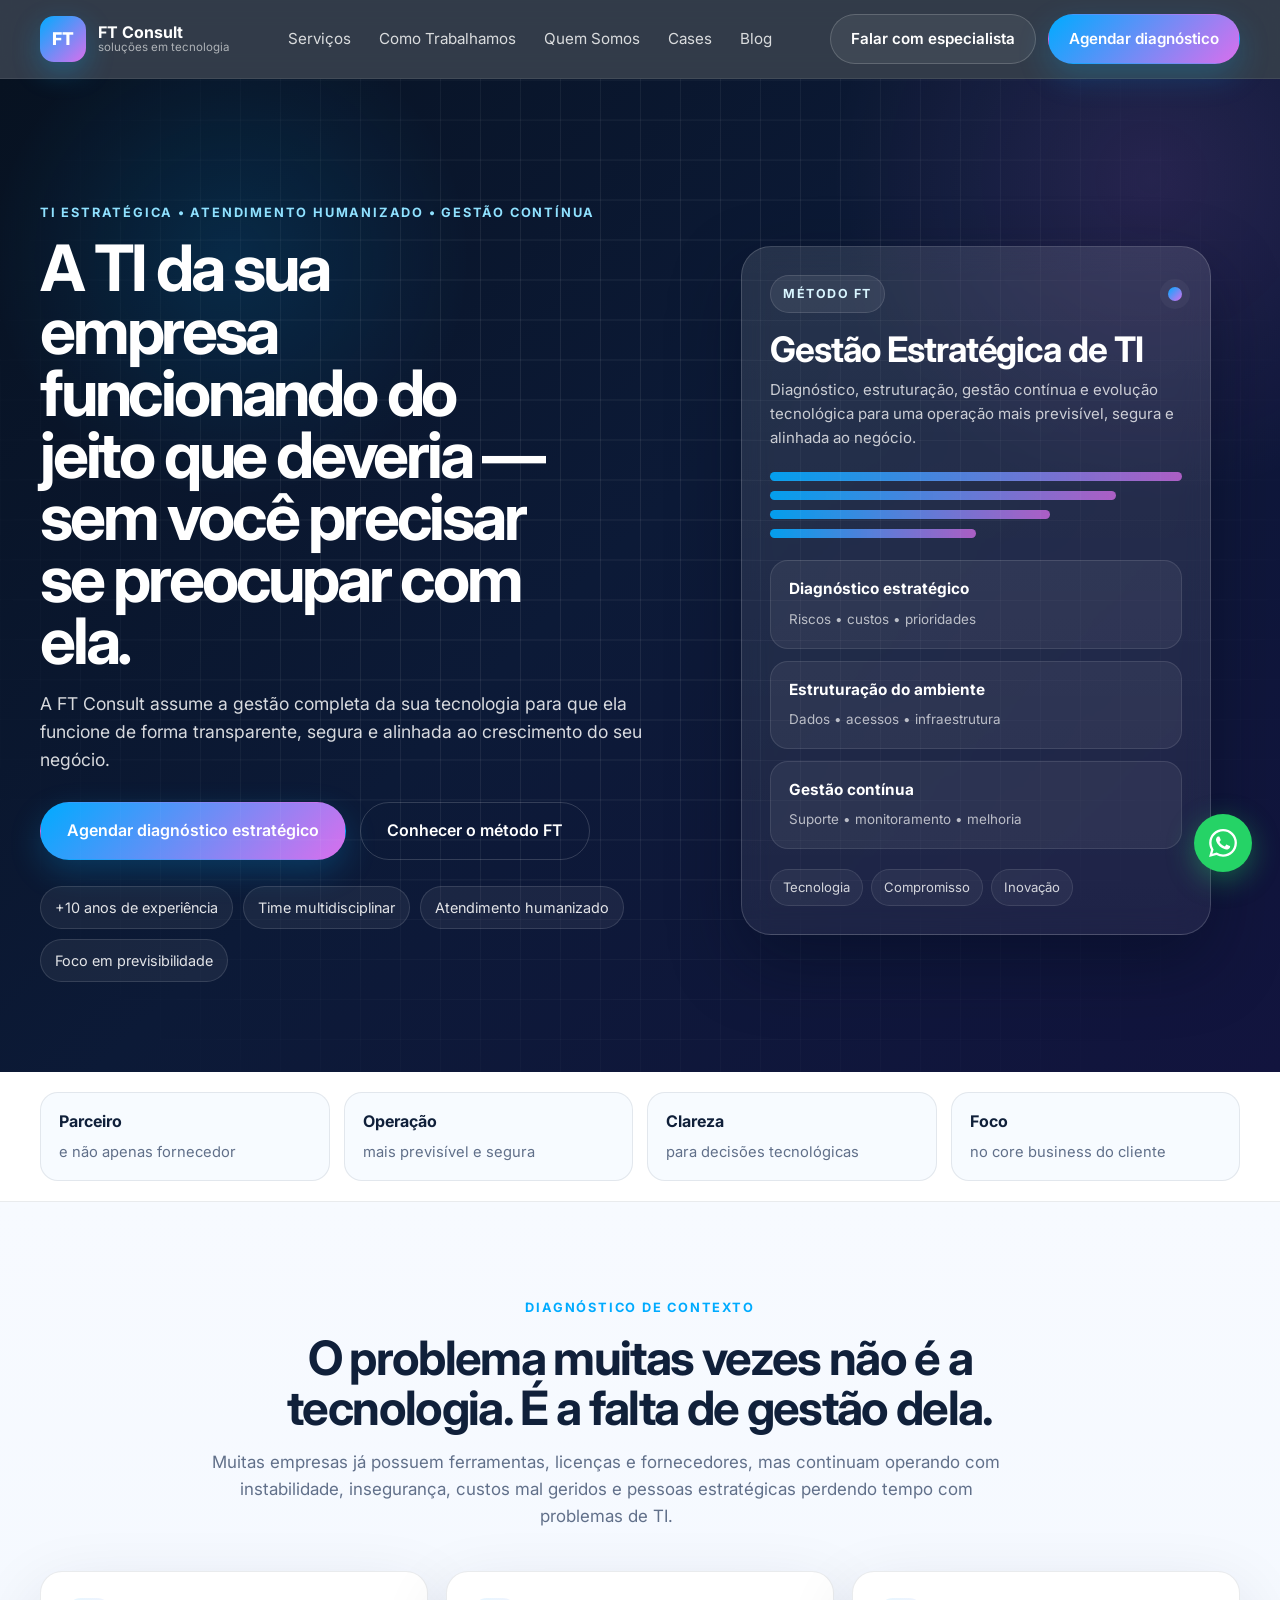
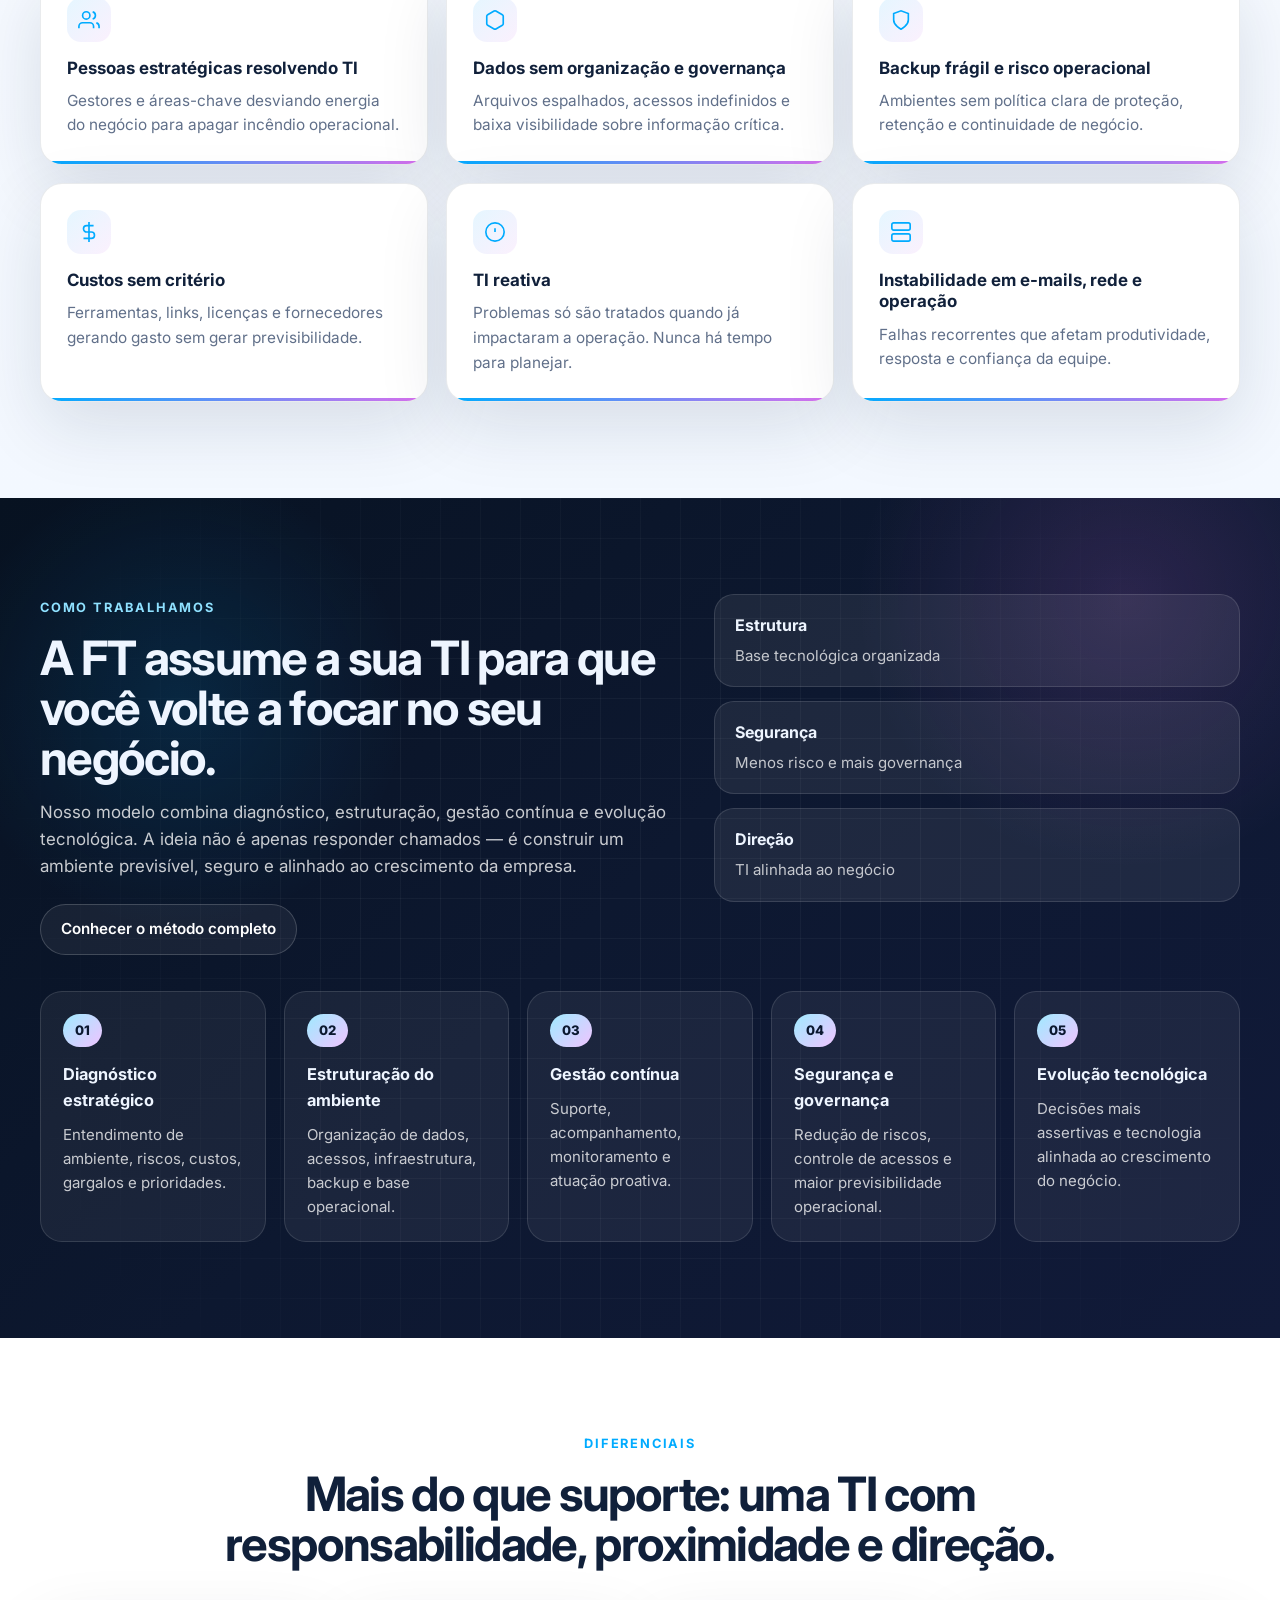
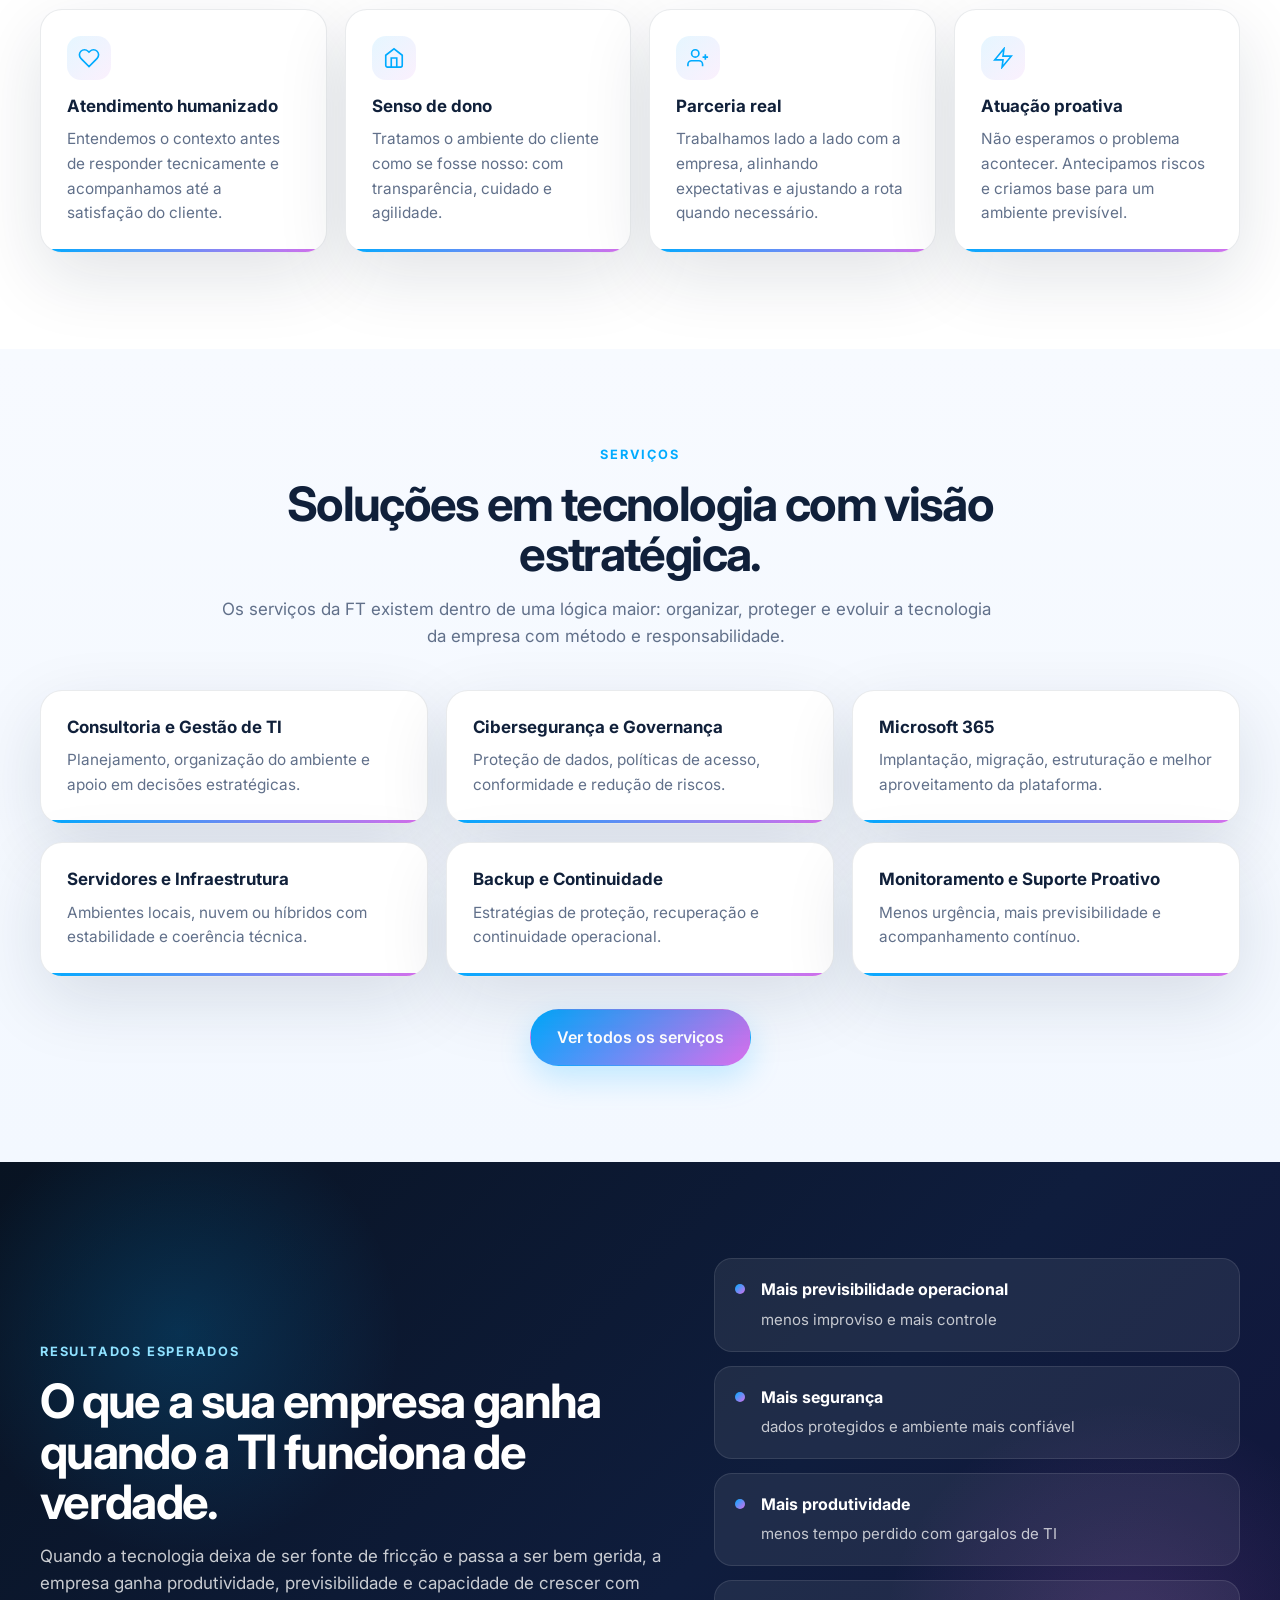
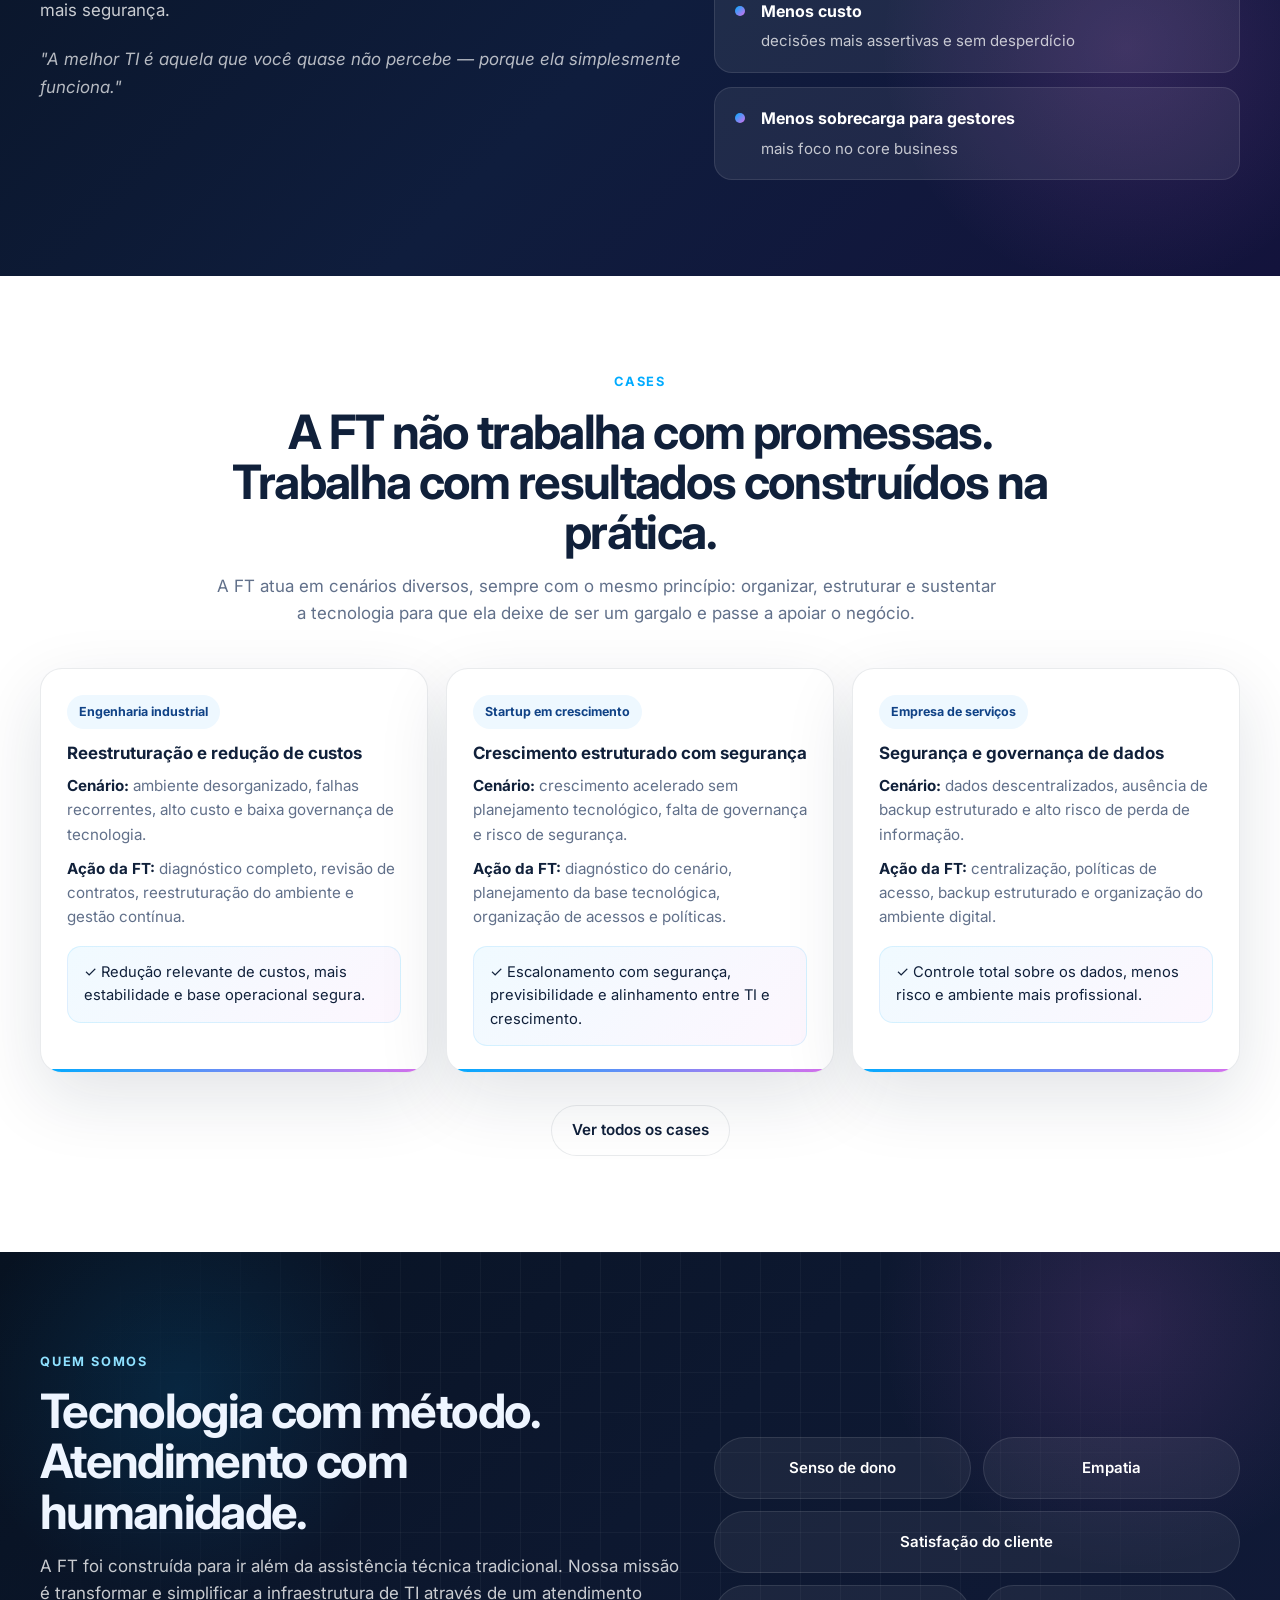
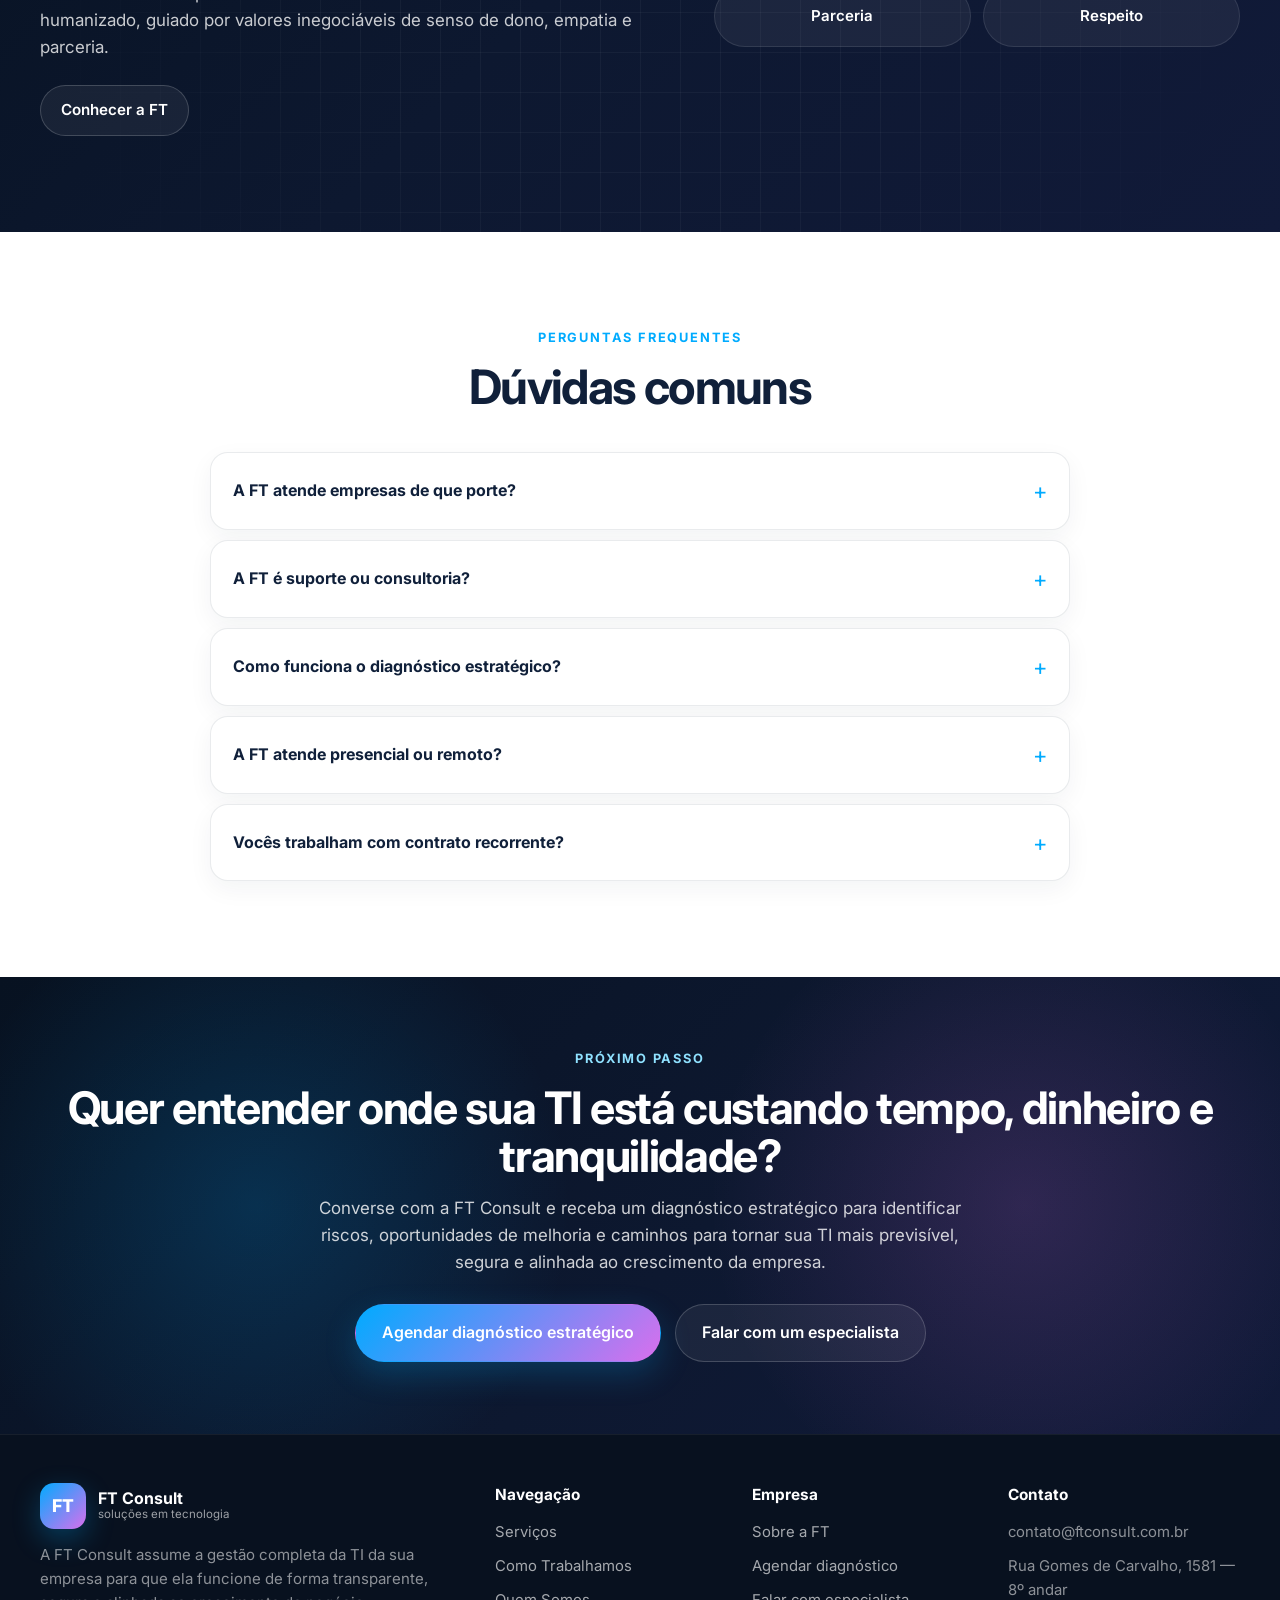
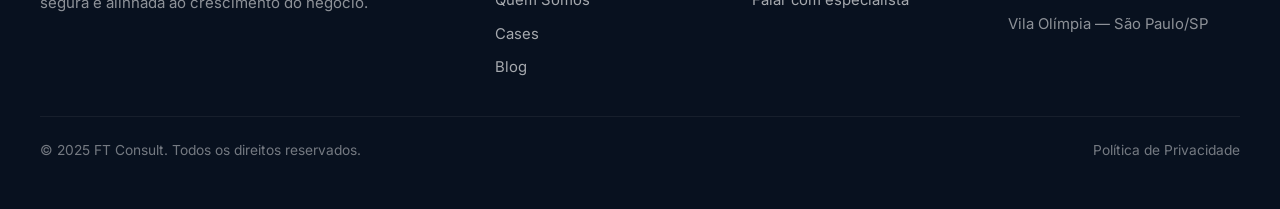
==== commit 7f0f7cd0: "Adiciona endereço físico completo (Vila Olímpia, São Paulo/SP) https://claude.ai/code/session_015E6g" ====
--- a/index.html
+++ b/index.html
@@ -357,7 +357,7 @@
       <h4>Contato</h4>
       <ul>
         <li>contato@ftconsult.com.br</li>
-        <li>Todo o Brasil</li>
+        <li>Rua Gomes de Carvalho, 1581 — 8º andar</li><li>Vila Olímpia — São Paulo/SP</li>
       </ul>
     </div>
   </div>
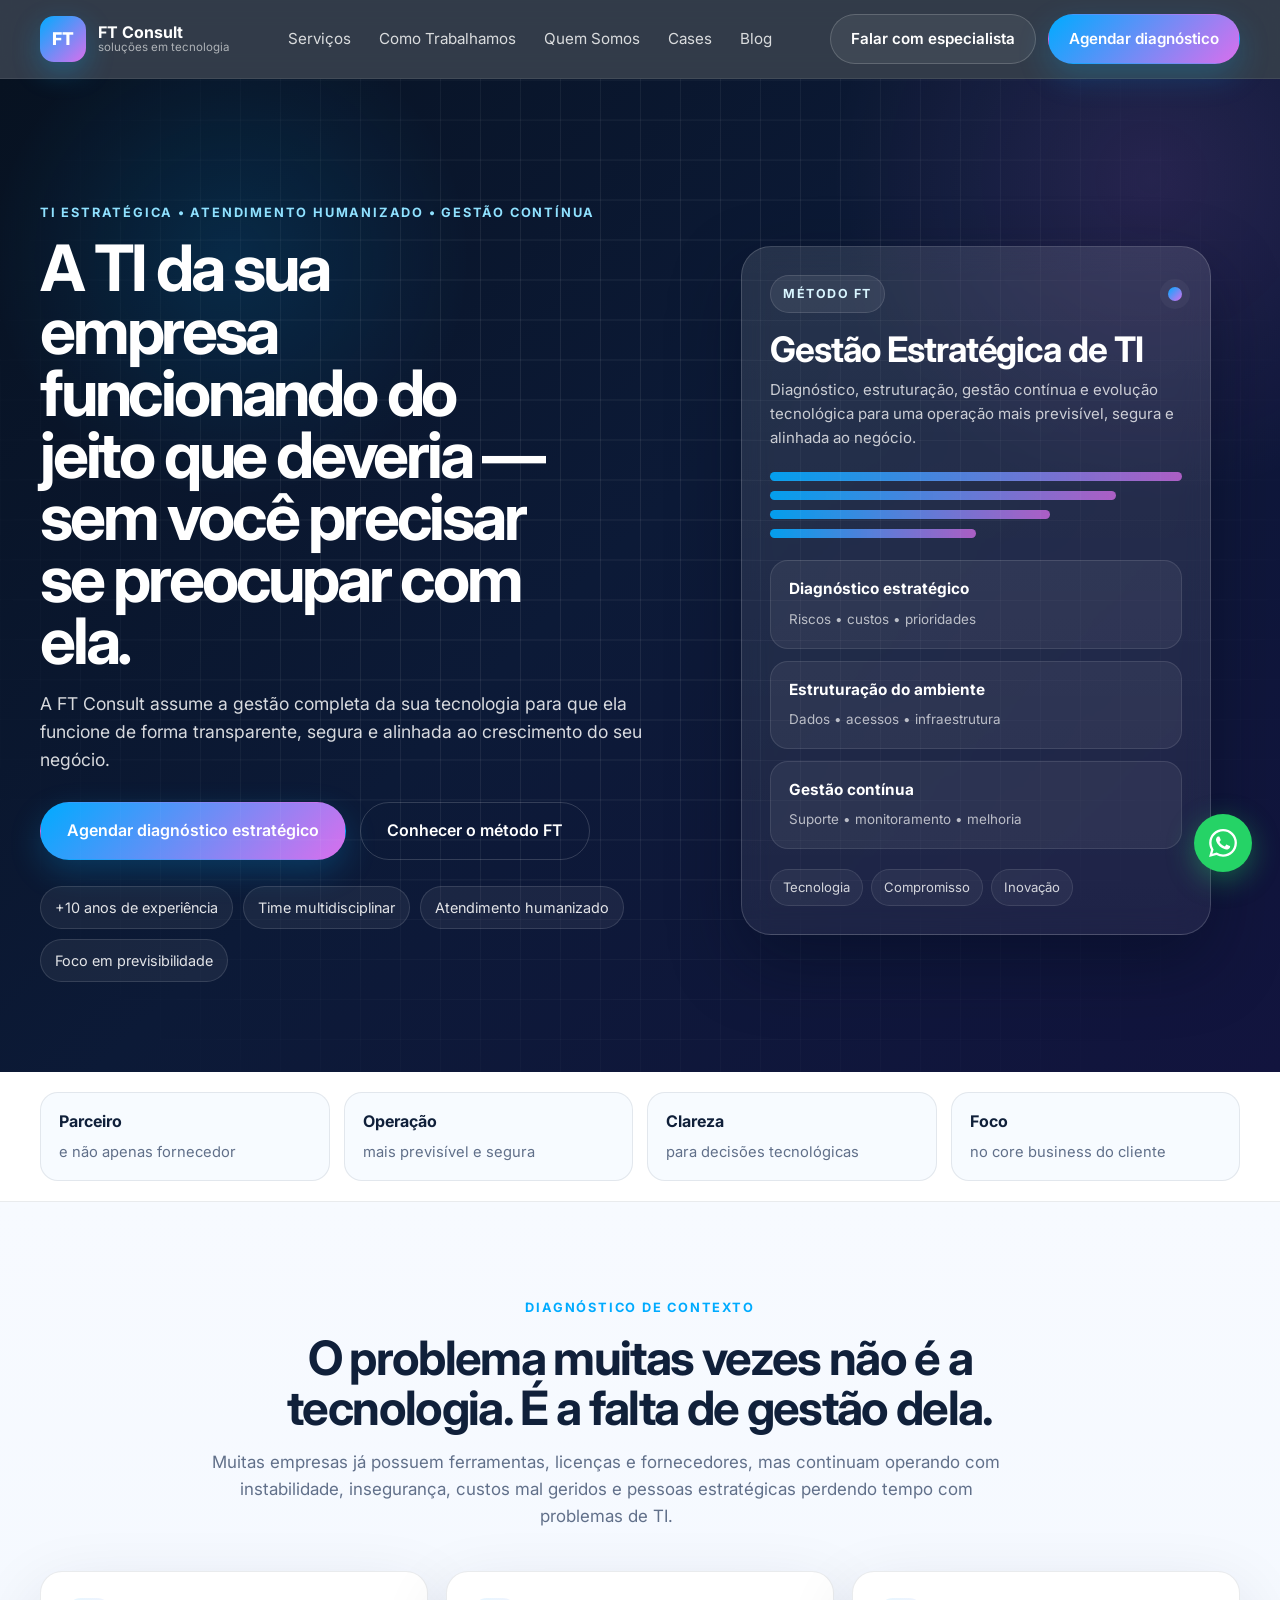
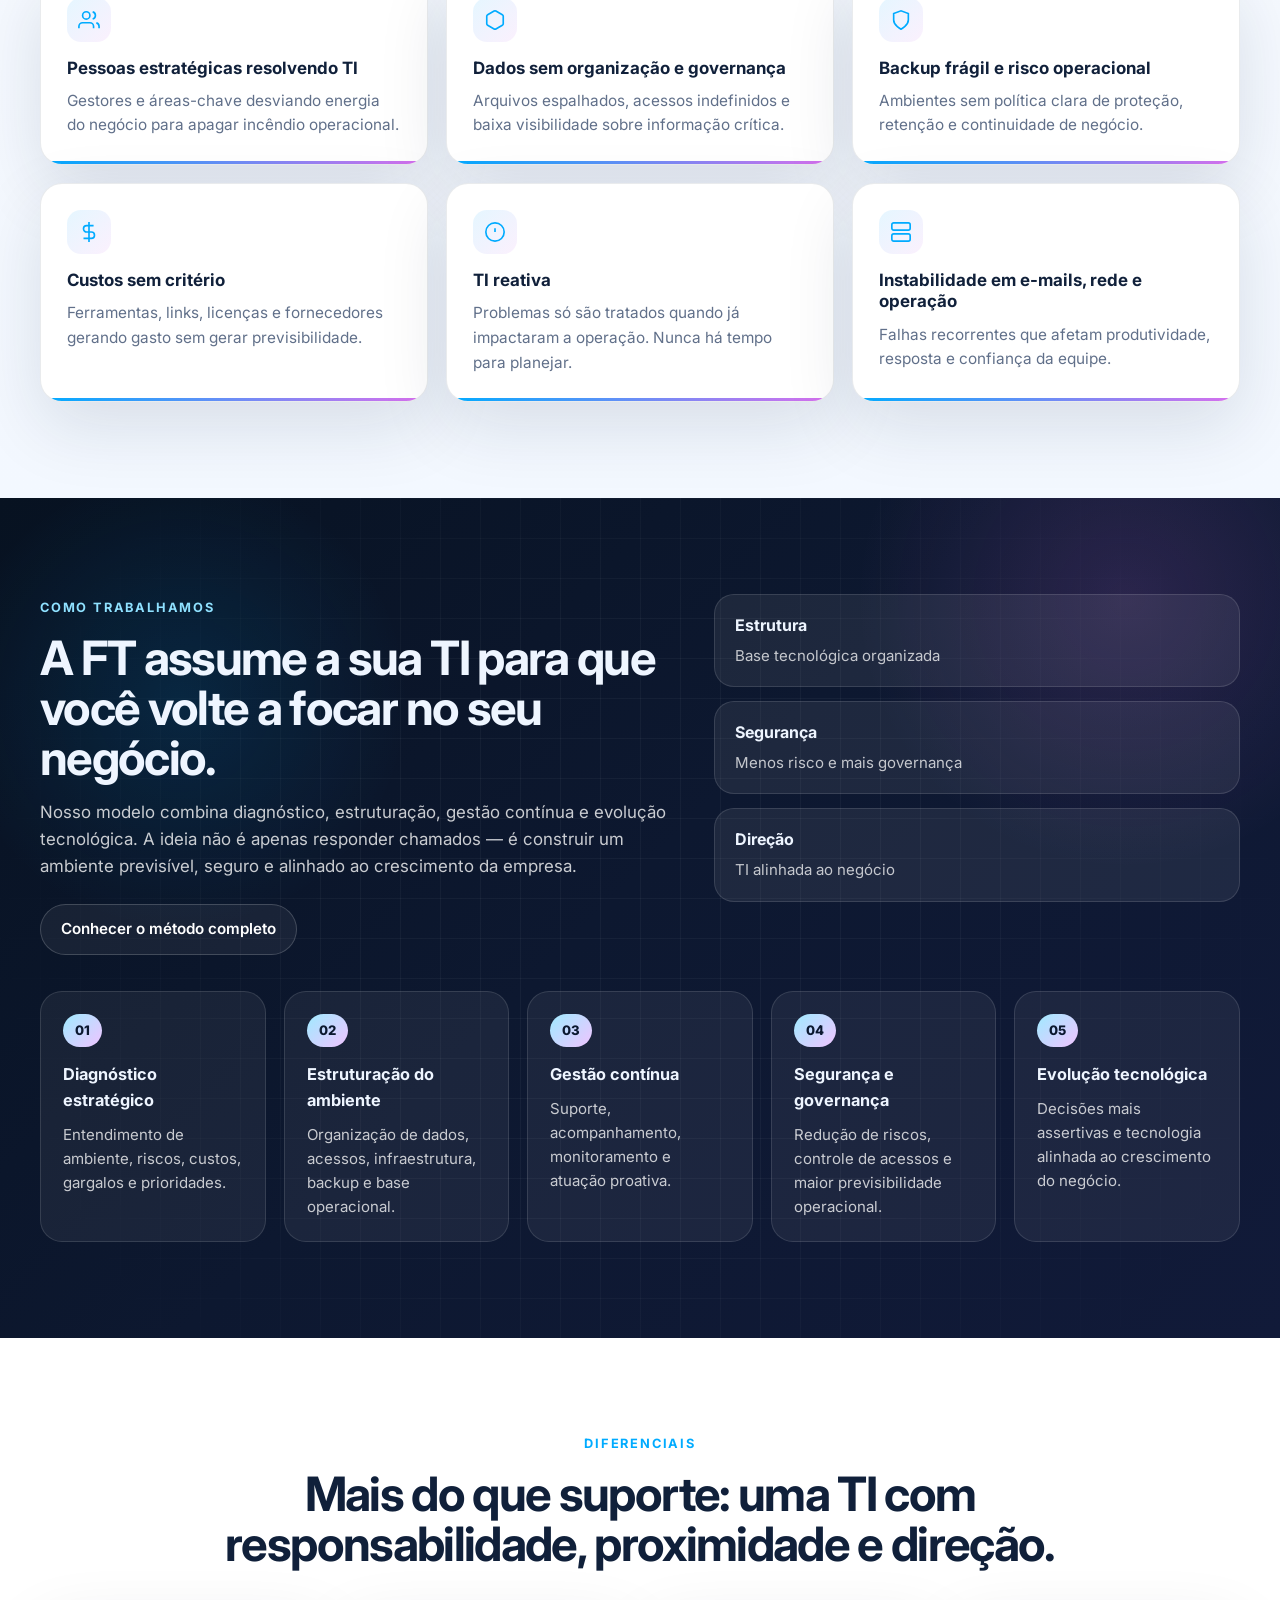
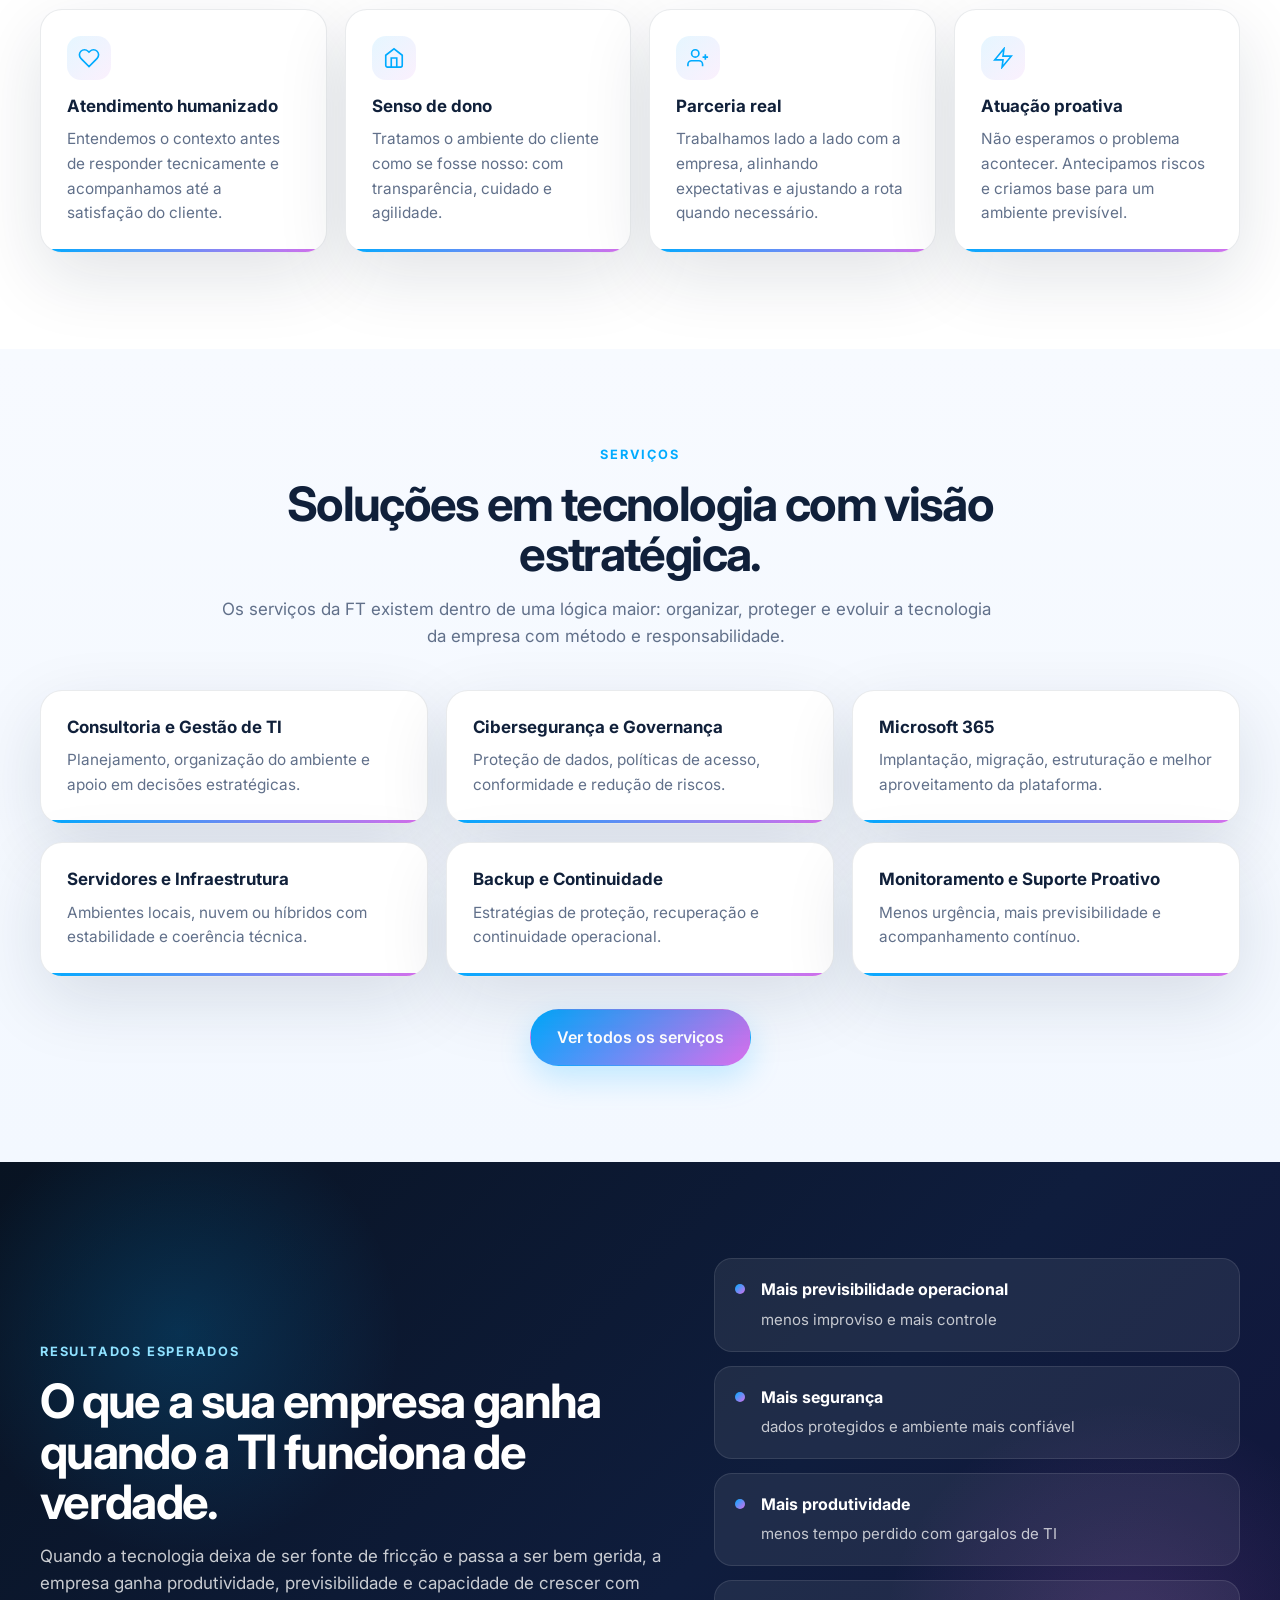
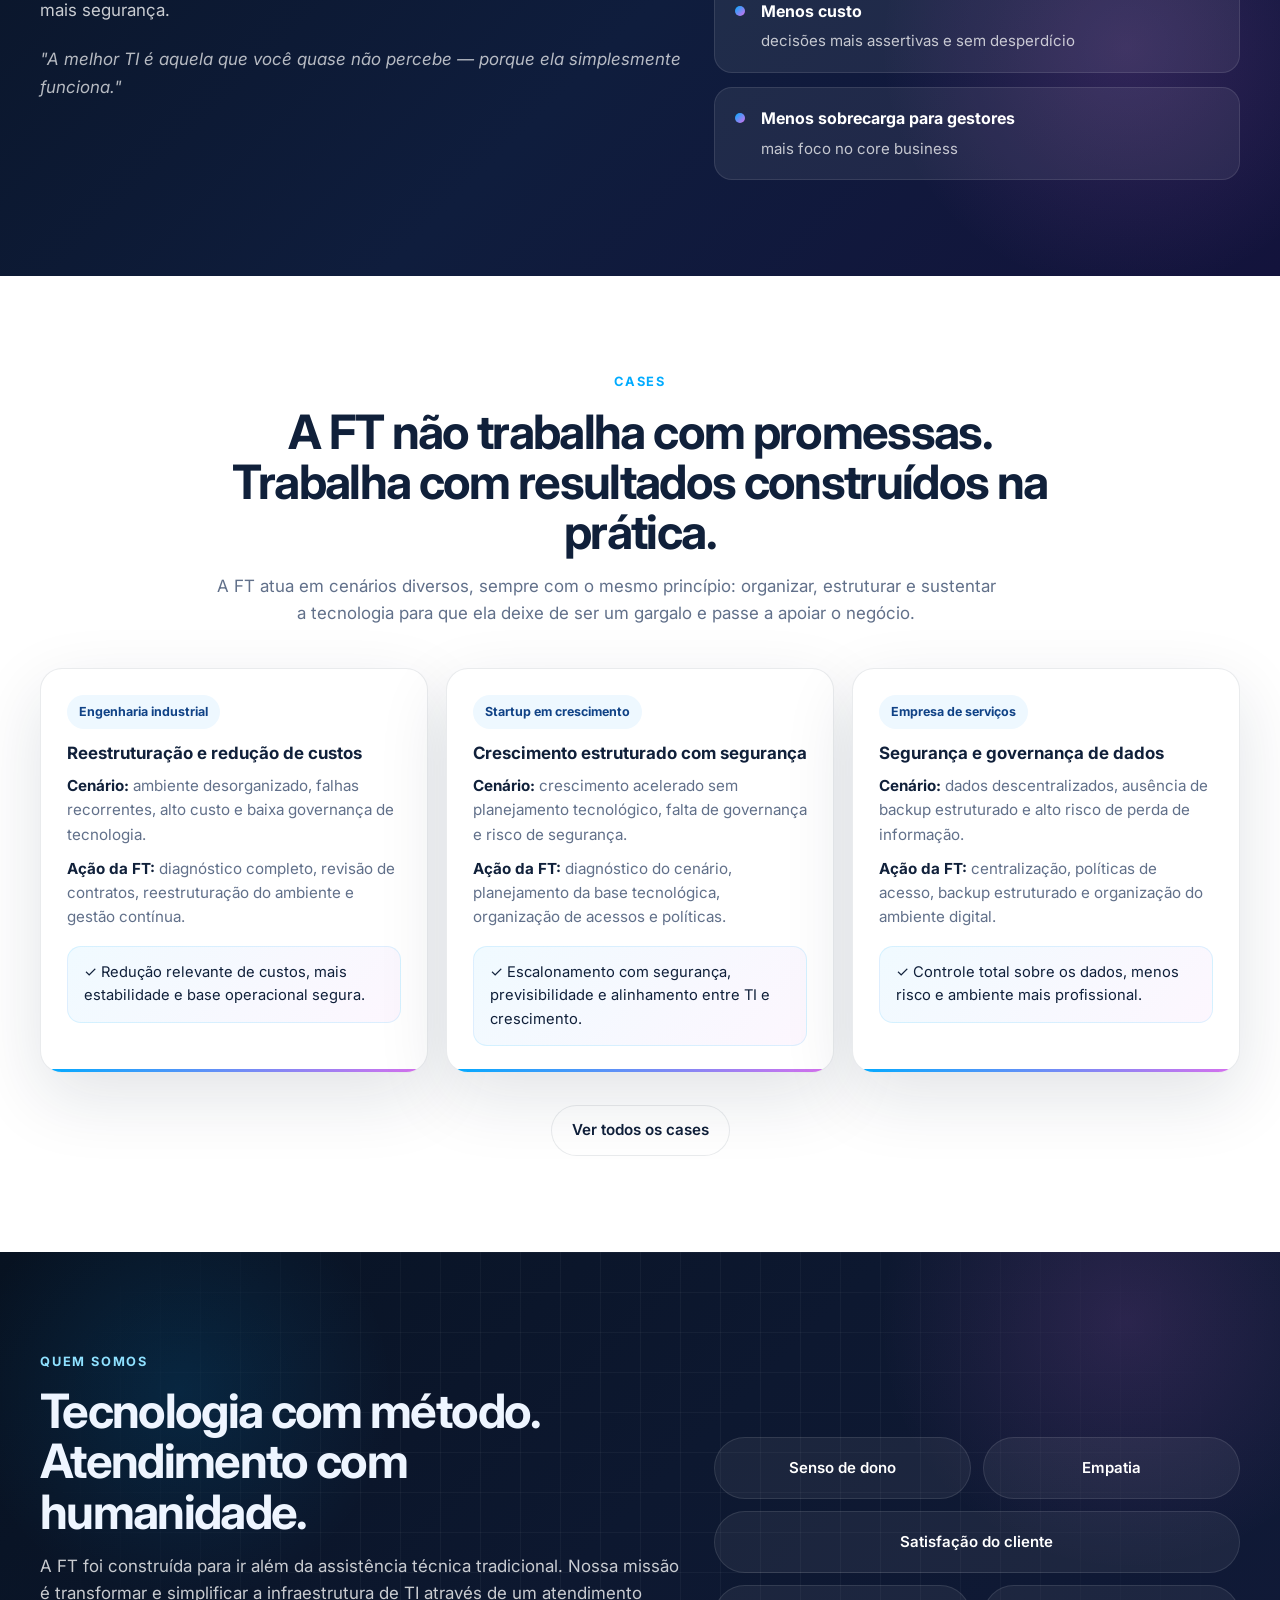
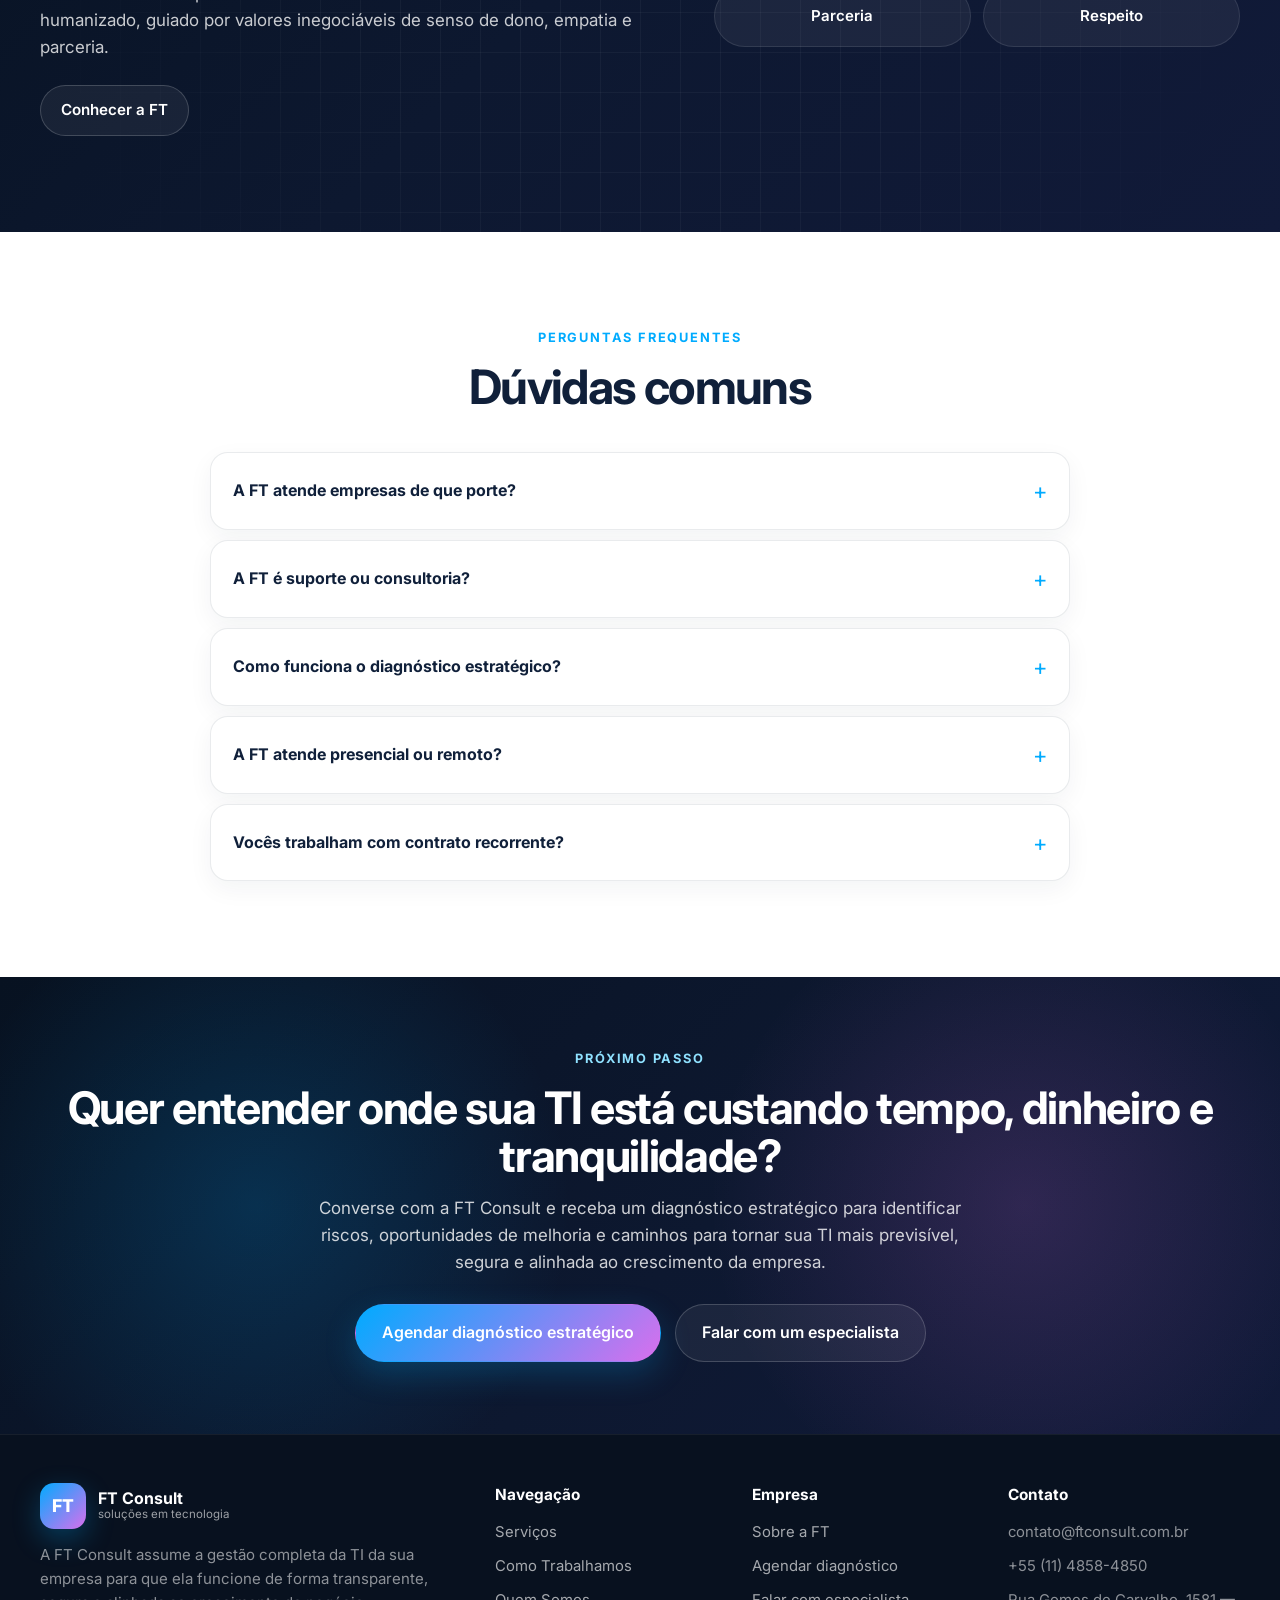
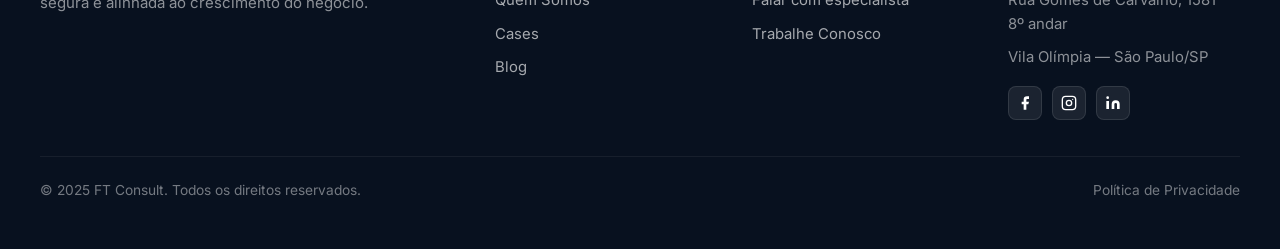
==== commit 09c30857: "Adiciona telefone, redes sociais e página Trabalhe Conosco - Telefone +55 (11) 4858-4850 no rodapé e" ====
--- a/index.html
+++ b/index.html
@@ -351,14 +351,22 @@
         <li><a href="quem-somos.html">Sobre a FT</a></li>
         <li><a href="contato.html">Agendar diagnóstico</a></li>
         <li><a href="contato.html">Falar com especialista</a></li>
+        <li><a href="trabalhe-conosco.html">Trabalhe Conosco</a></li>
       </ul>
     </div>
     <div>
       <h4>Contato</h4>
       <ul>
         <li>contato@ftconsult.com.br</li>
-        <li>Rua Gomes de Carvalho, 1581 — 8º andar</li><li>Vila Olímpia — São Paulo/SP</li>
+        <li>+55 (11) 4858-4850</li>
+        <li>Rua Gomes de Carvalho, 1581 — 8º andar</li>
+        <li>Vila Olímpia — São Paulo/SP</li>
       </ul>
+      <div class="footer-social">
+        <a href="https://web.facebook.com/ftconsult" target="_blank" rel="noopener" aria-label="Facebook"><svg width="16" height="16" viewBox="0 0 24 24" fill="white"><path d="M18 2h-3a5 5 0 0 0-5 5v3H7v4h3v8h4v-8h3l1-4h-4V7a1 1 0 0 1 1-1h3z"/></svg></a>
+        <a href="https://www.instagram.com/ftconsult_/" target="_blank" rel="noopener" aria-label="Instagram"><svg width="16" height="16" viewBox="0 0 24 24" fill="none" stroke="white" stroke-width="2"><rect x="2" y="2" width="20" height="20" rx="5"/><circle cx="12" cy="12" r="4"/><circle cx="17.5" cy="6.5" r="1" fill="white" stroke="none"/></svg></a>
+        <a href="https://www.linkedin.com/company/ft-consult/" target="_blank" rel="noopener" aria-label="LinkedIn"><svg width="16" height="16" viewBox="0 0 24 24" fill="white"><path d="M16 8a6 6 0 0 1 6 6v7h-4v-7a2 2 0 0 0-2-2 2 2 0 0 0-2 2v7h-4v-7a6 6 0 0 1 6-6z"/><rect x="2" y="9" width="4" height="12"/><circle cx="4" cy="4" r="2"/></svg></a>
+      </div>
     </div>
   </div>
   <div class="container footer-bottom">
--- a/assets/css/style.css
+++ b/assets/css/style.css
@@ -575,6 +575,16 @@
 }
 .footer-bottom a { color: rgba(255,255,255,.44); }
 .footer-bottom a:hover { color: rgba(255,255,255,.7); }
+
+/* ── Footer social ── */
+.footer-social { display: flex; gap: 10px; margin-top: 16px; }
+.footer-social a {
+  width: 34px; height: 34px; border-radius: 8px;
+  background: rgba(255,255,255,.08); border: 1px solid rgba(255,255,255,.1);
+  display: grid; place-items: center; transition: background .2s, border-color .2s;
+}
+.footer-social a:hover { background: rgba(0,171,255,.18); border-color: rgba(0,171,255,.4); }
+.footer-social a svg { display: block; }
 
 /* ── WhatsApp button ── */
 .whatsapp-btn {
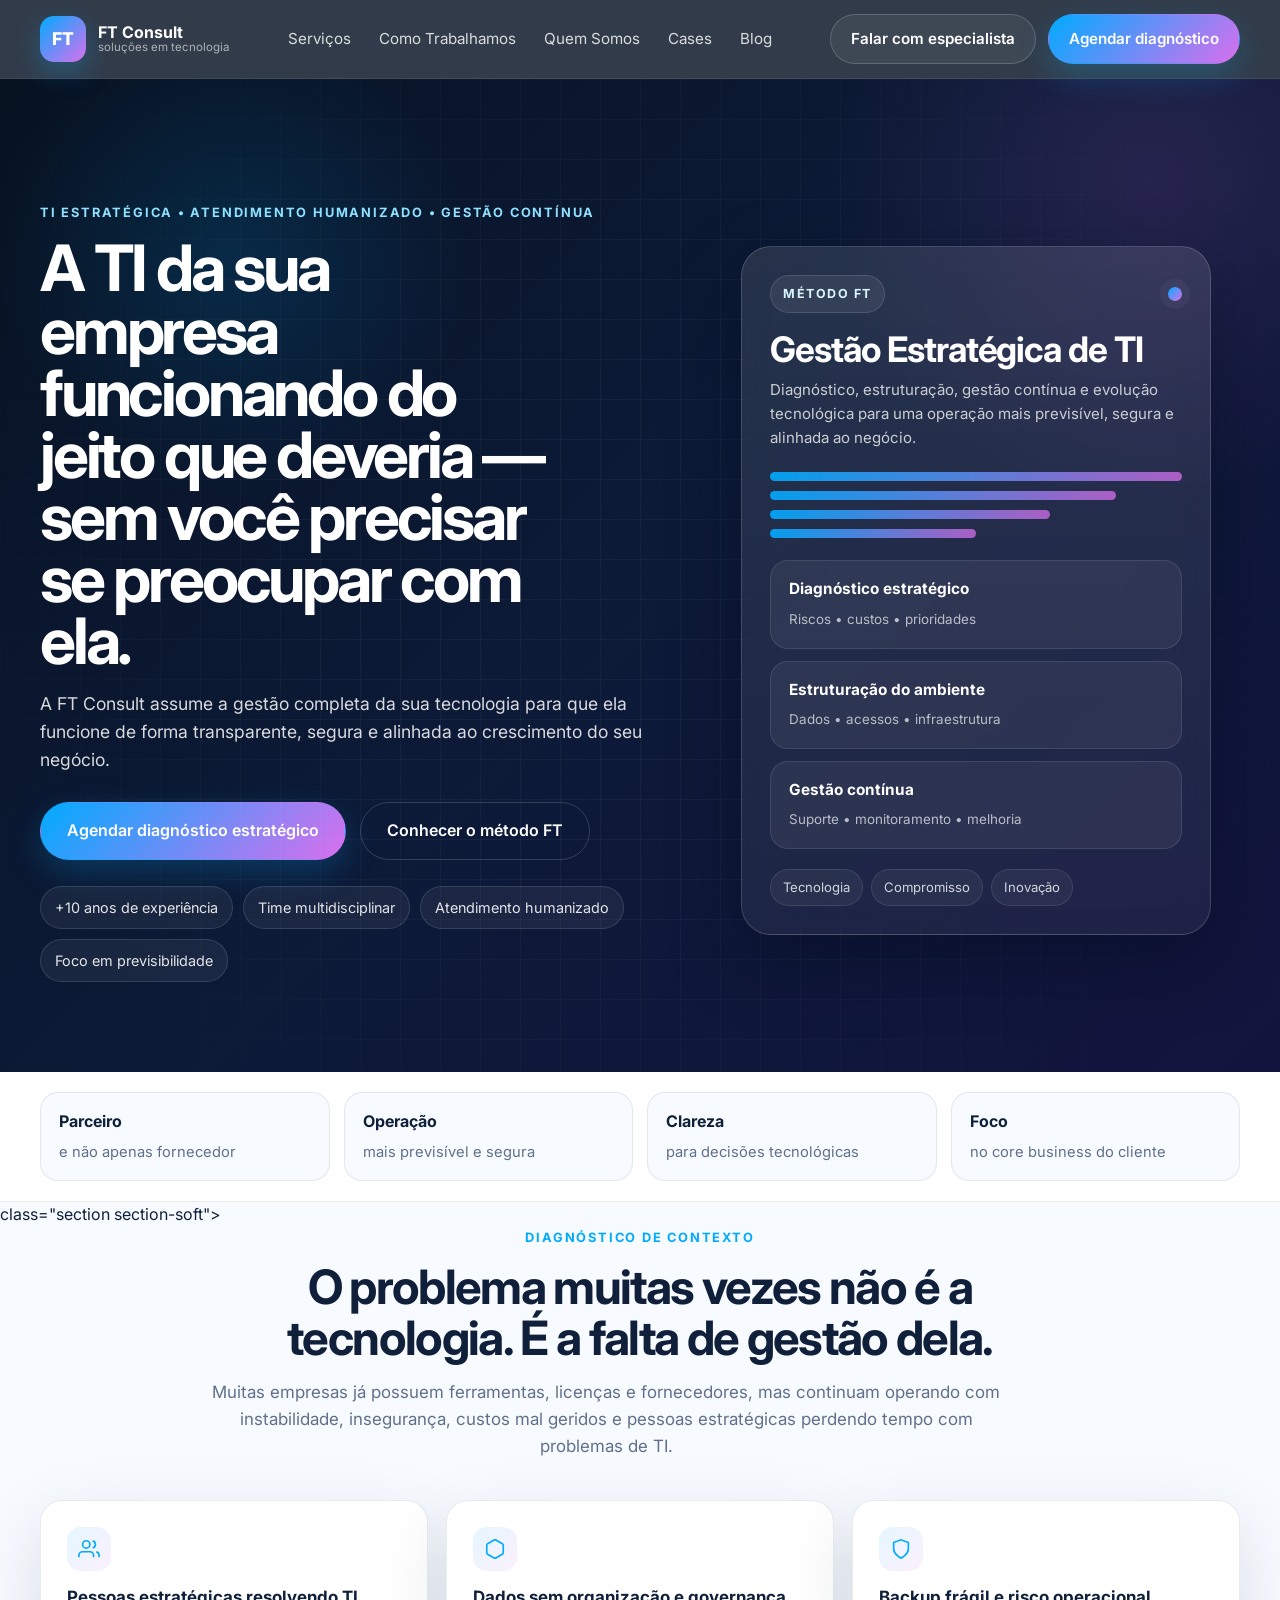
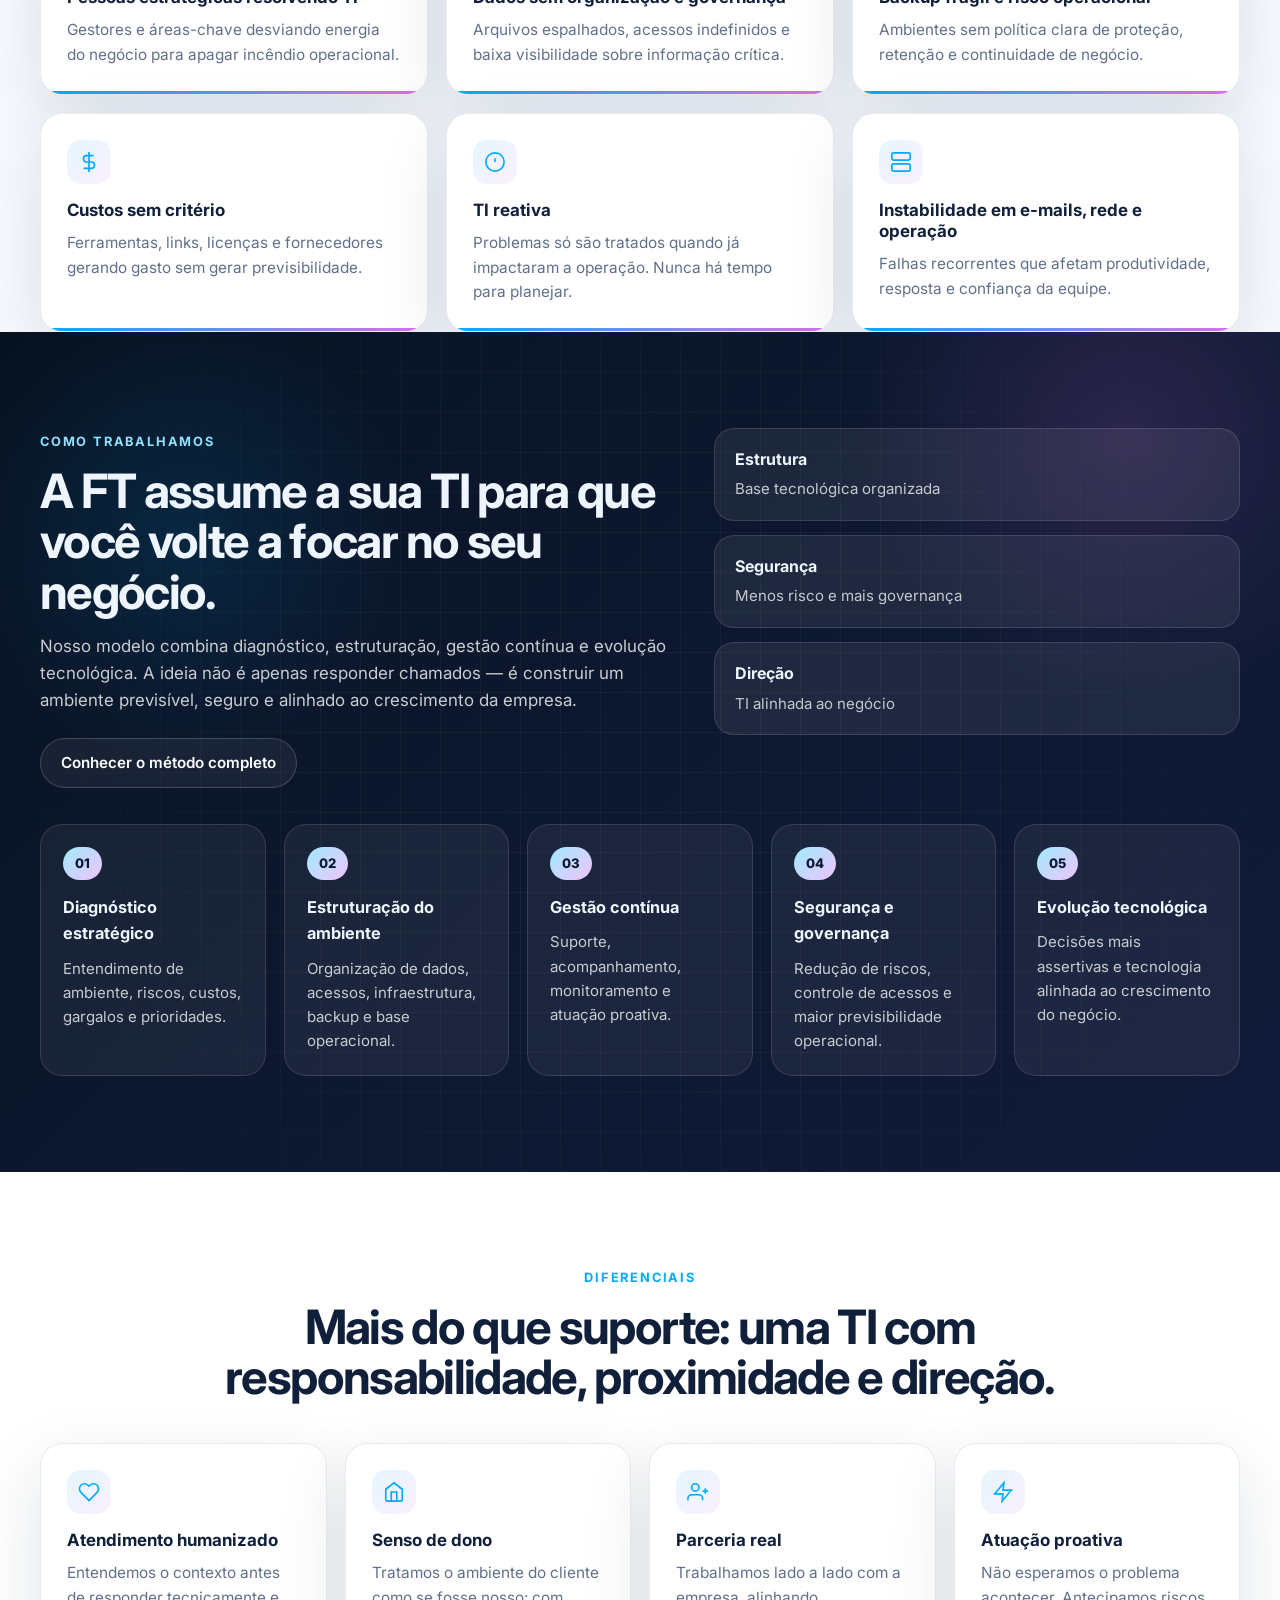
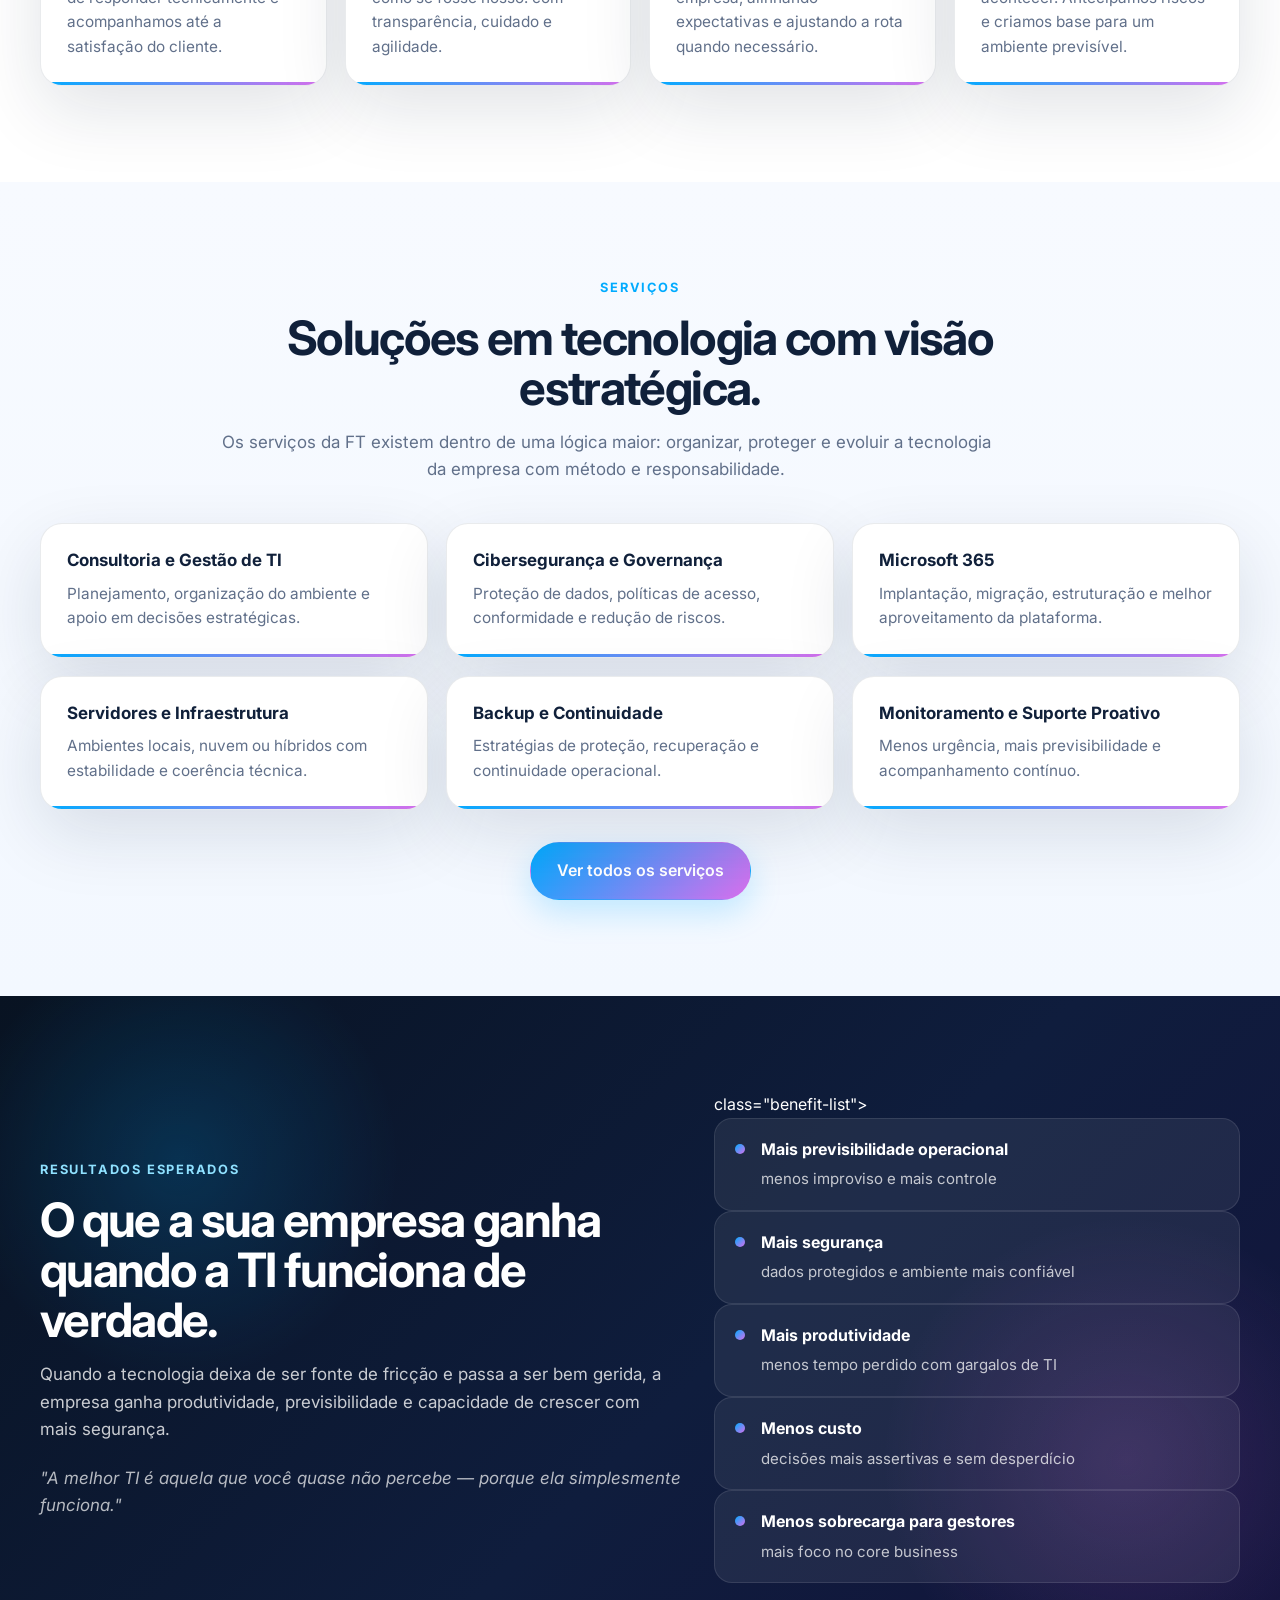
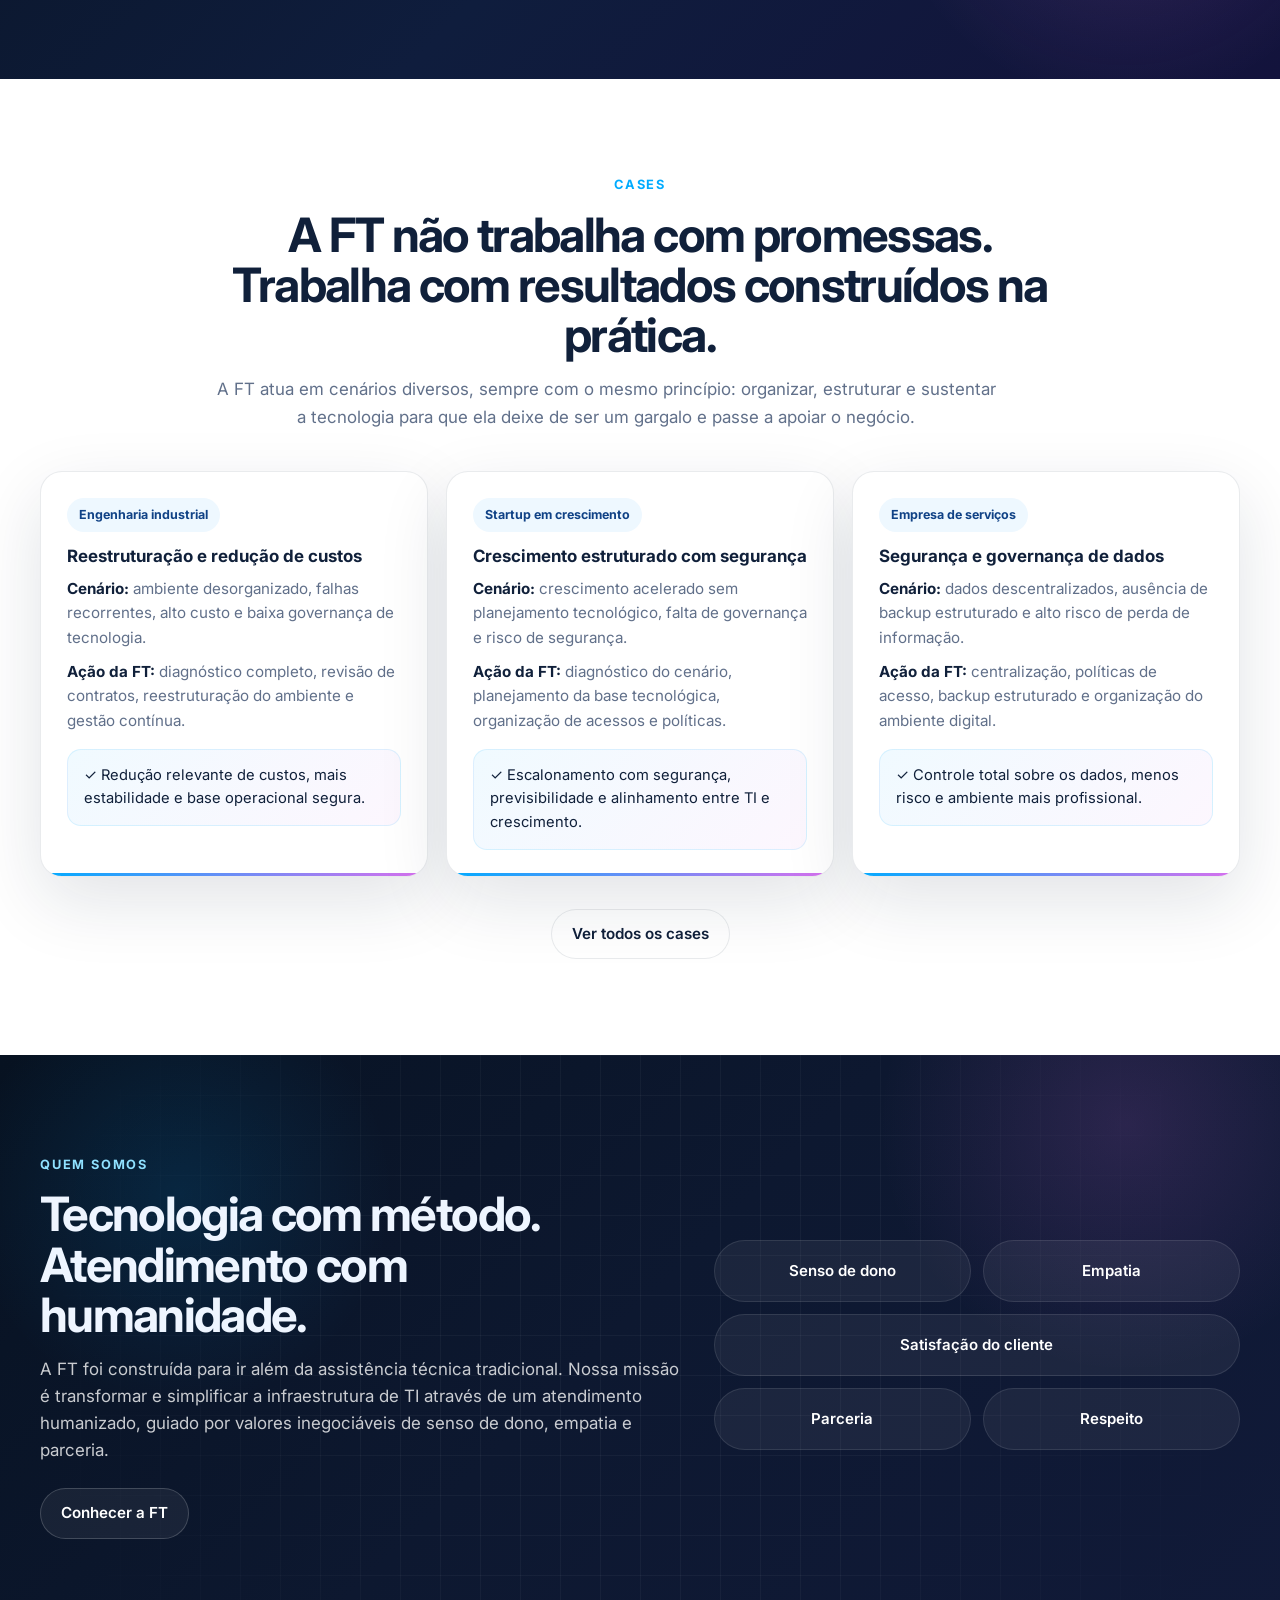
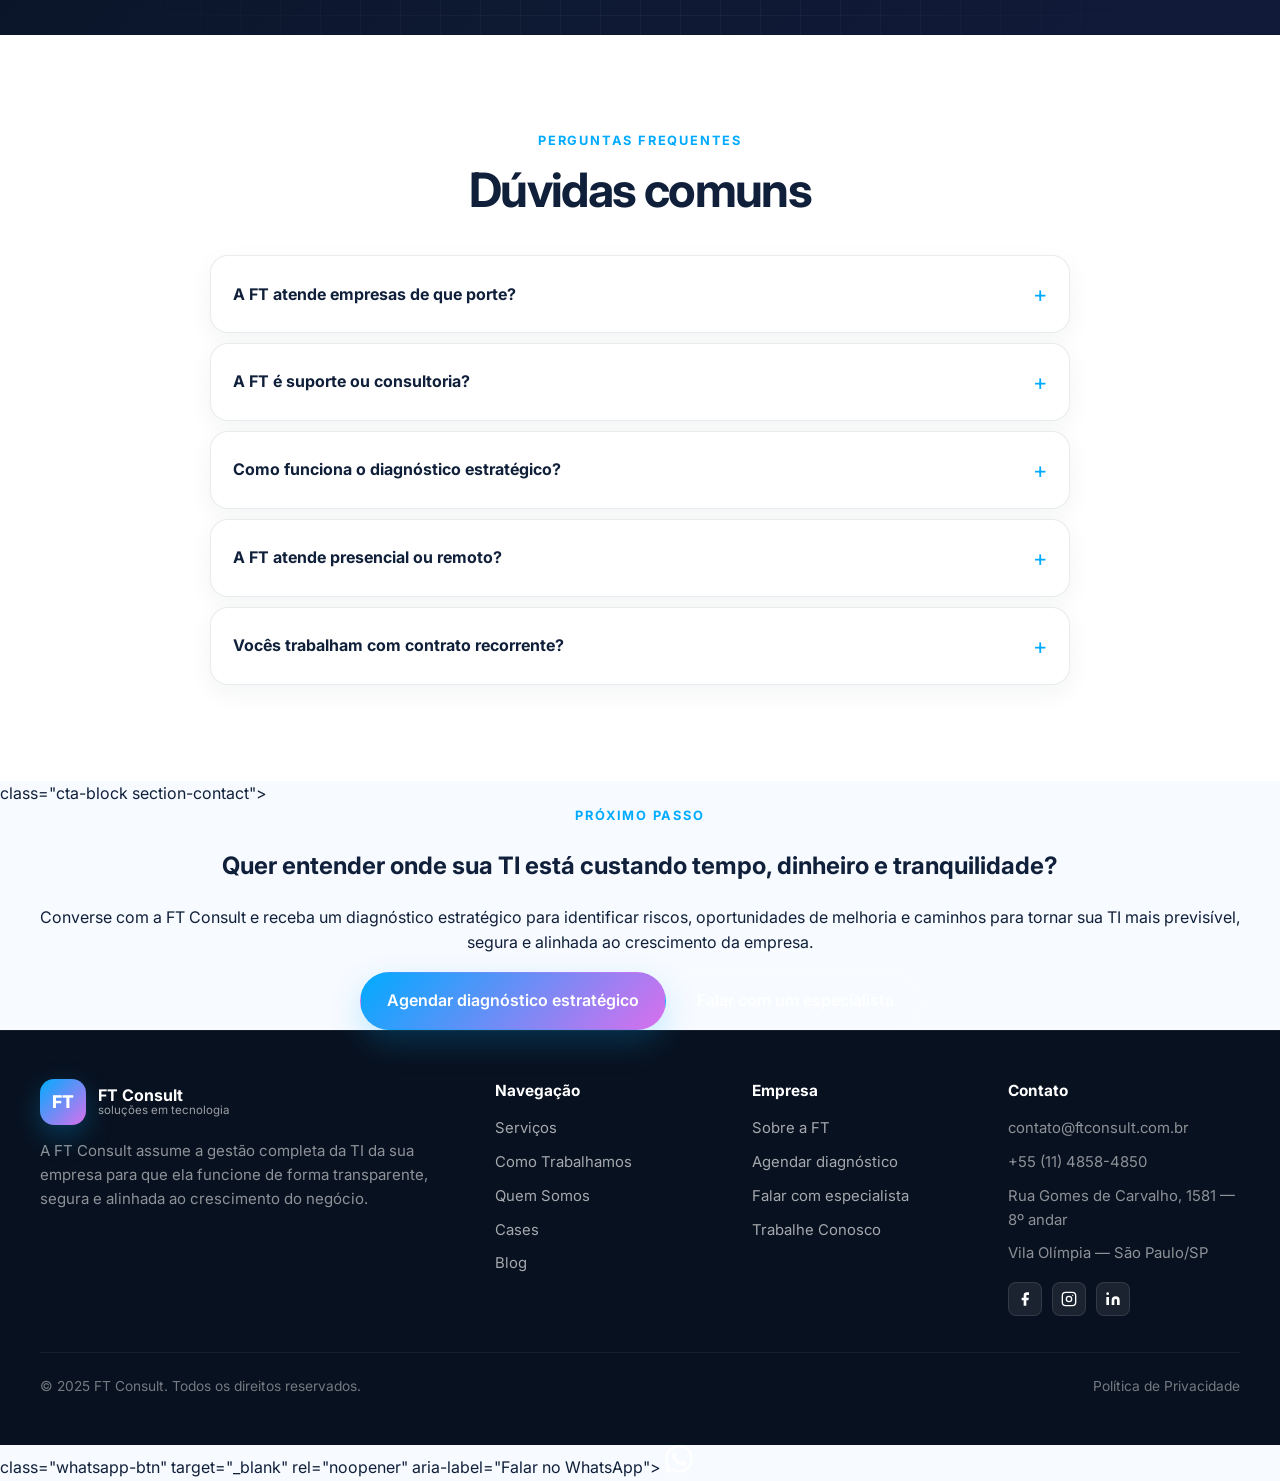
==== commit 2a987464: "Adiciona styleguide, robots.txt e comentários de seção nos HTMLs - styleguide.html: guia completo co" ====
--- a/index.html
+++ b/index.html
@@ -22,6 +22,7 @@
 </head>
 <body>
 
+<!-- ═══ HEADER / NAVEGAÇÃO ═══ -->
 <header class="site-header">
   <div class="container nav-wrap">
     <a href="index.html" class="brand" aria-label="FT Consult">
@@ -60,7 +61,8 @@
 
 <main>
   <!-- HERO -->
-  <section class="hero">
+  <!-- ═══ HERO ═══ -->
+<section class="hero">
     <div class="container hero-grid">
       <div class="hero-copy">
         <span class="eyebrow">TI estratégica • atendimento humanizado • gestão contínua</span>
@@ -100,7 +102,8 @@
   </section>
 
   <!-- TRUST STRIP -->
-  <section class="trust-strip">
+  <!-- ═══ TRUST STRIP (logos / selos de confiança) ═══ -->
+<section class="trust-strip">
     <div class="container trust-grid">
       <div class="trust-item"><strong>Parceiro</strong><span>e não apenas fornecedor</span></div>
       <div class="trust-item"><strong>Operação</strong><span>mais previsível e segura</span></div>
@@ -110,7 +113,8 @@
   </section>
 
   <!-- DORES -->
-  <section class="section section-soft">
+  <section <!-- ═══ MÉTODO FT (como trabalhamos) ═══ -->
+class="section section-soft">
     <div class="container section-intro narrow center">
       <span class="eyebrow center">Diagnóstico de contexto</span>
       <h2 class="section-title">O problema muitas vezes não é a tecnologia. É a falta de gestão dela.</h2>
@@ -233,7 +237,8 @@
         <p class="section-subtitle light">Quando a tecnologia deixa de ser fonte de fricção e passa a ser bem gerida, a empresa ganha produtividade, previsibilidade e capacidade de crescer com mais segurança.</p>
         <p style="margin-top:22px;font-size:1.06rem;font-style:italic;color:rgba(255,255,255,.7)">"A melhor TI é aquela que você quase não percebe — porque ela simplesmente funciona."</p>
       </div>
-      <div class="benefit-list">
+      <div <!-- ═══ BENEFÍCIOS ═══ -->
+class="benefit-list">
         <div class="benefit-item"><div class="benefit-dot"></div><div><strong>Mais previsibilidade operacional</strong><span>menos improviso e mais controle</span></div></div>
         <div class="benefit-item"><div class="benefit-dot"></div><div><strong>Mais segurança</strong><span>dados protegidos e ambiente mais confiável</span></div></div>
         <div class="benefit-item"><div class="benefit-dot"></div><div><strong>Mais produtividade</strong><span>menos tempo perdido com gargalos de TI</span></div></div>
@@ -313,7 +318,8 @@
   </section>
 
   <!-- CTA FINAL -->
-  <section class="cta-block section-contact">
+  <section <!-- ═══ CTA FINAL ═══ -->
+class="cta-block section-contact">
     <div class="container" style="text-align:center">
       <span class="eyebrow center">Próximo passo</span>
       <h2>Quer entender onde sua TI está custando tempo, dinheiro e tranquilidade?</h2>
@@ -326,6 +332,7 @@
   </section>
 </main>
 
+<!-- ═══ FOOTER ═══ -->
 <footer class="site-footer">
   <div class="container footer-grid">
     <div>
@@ -375,7 +382,8 @@
   </div>
 </footer>
 
-  <a href="https://wa.me/5511973911674" class="whatsapp-btn" target="_blank" rel="noopener" aria-label="Falar no WhatsApp">
+  <a href="https://wa.me/5511973911674" <!-- ═══ BOTÃO WHATSAPP FLUTUANTE ═══ -->
+class="whatsapp-btn" target="_blank" rel="noopener" aria-label="Falar no WhatsApp">
     <svg width="28" height="28" viewBox="0 0 24 24" fill="white"><path d="M17.472 14.382c-.297-.149-1.758-.867-2.03-.967-.273-.099-.471-.148-.67.15-.197.297-.767.966-.94 1.164-.173.199-.347.223-.644.075-.297-.15-1.255-.463-2.39-1.475-.883-.788-1.48-1.761-1.653-2.059-.173-.297-.018-.458.13-.606.134-.133.298-.347.446-.52.149-.174.198-.298.298-.497.099-.198.05-.371-.025-.52-.075-.149-.669-1.612-.916-2.207-.242-.579-.487-.5-.669-.51-.173-.008-.371-.01-.57-.01-.198 0-.52.074-.792.372-.272.297-1.04 1.016-1.04 2.479 0 1.462 1.065 2.875 1.213 3.074.149.198 2.096 3.2 5.077 4.487.709.306 1.262.489 1.694.625.712.227 1.36.195 1.871.118.571-.085 1.758-.719 2.006-1.413.248-.694.248-1.289.173-1.413-.074-.124-.272-.198-.57-.347m-5.421 7.403h-.004a9.87 9.87 0 0 1-5.031-1.378l-.361-.214-3.741.982.998-3.648-.235-.374a9.86 9.86 0 0 1-1.51-5.26c.001-5.45 4.436-9.884 9.888-9.884 2.64 0 5.122 1.03 6.988 2.898a9.825 9.825 0 0 1 2.893 6.994c-.003 5.45-4.437 9.884-9.885 9.884m8.413-18.297A11.815 11.815 0 0 0 12.05 0C5.495 0 .16 5.335.157 11.892c0 2.096.547 4.142 1.588 5.945L.057 24l6.305-1.654a11.882 11.882 0 0 0 5.683 1.448h.005c6.554 0 11.89-5.335 11.893-11.893a11.821 11.821 0 0 0-3.48-8.413Z"/></svg>
   </a>
 <script src="assets/js/main.js"></script>
--- a/assets/css/style.css
+++ b/assets/css/style.css
@@ -485,7 +485,7 @@
   background: linear-gradient(135deg,rgba(0,171,255,.1),rgba(217,111,237,.12));
   color: var(--cyan);
 }
-.value-card h3 { margin: 0 0 8px; font-size: 1rem; }
+.value-card h3 { margin: 0 0 8px; font-size: 1rem; color: #0d1830; }
 .value-card p { margin: 0; color: var(--text-soft); font-size: .9rem; }
 
 /* ── Blog ── */
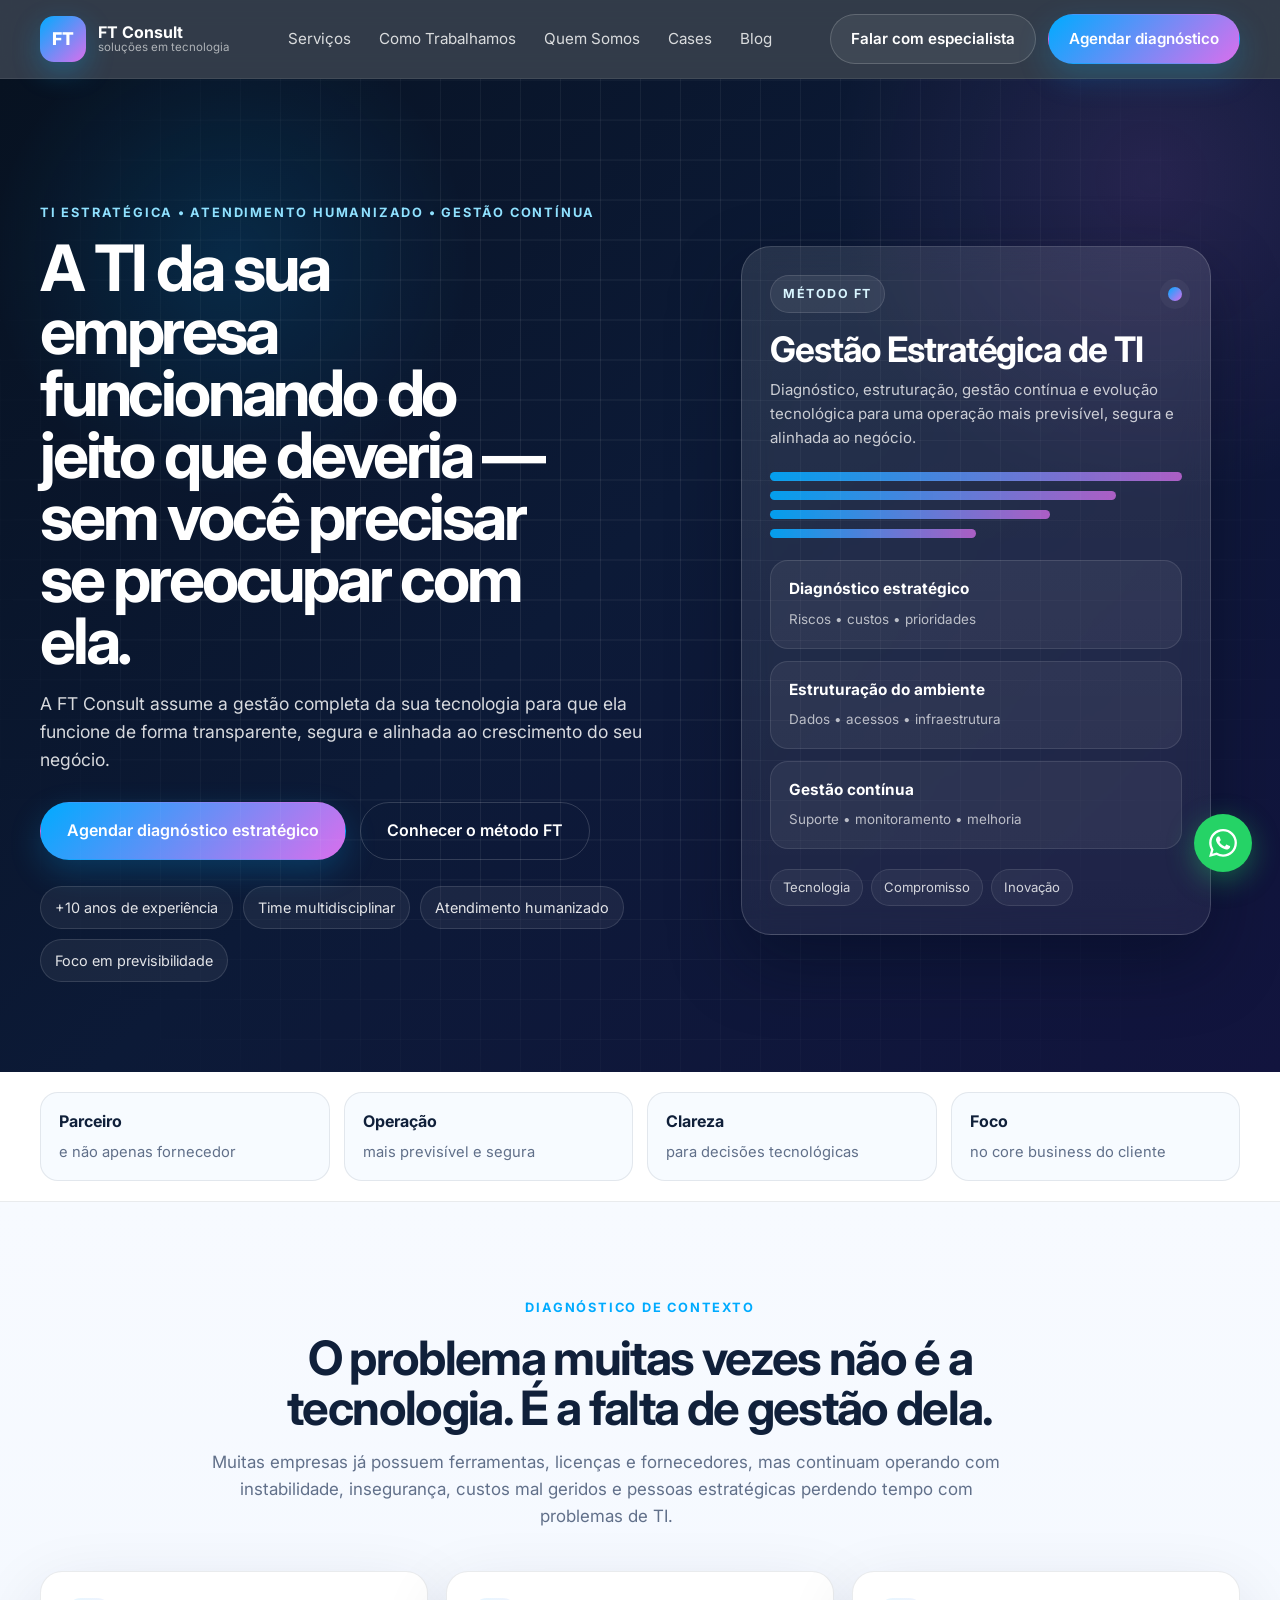
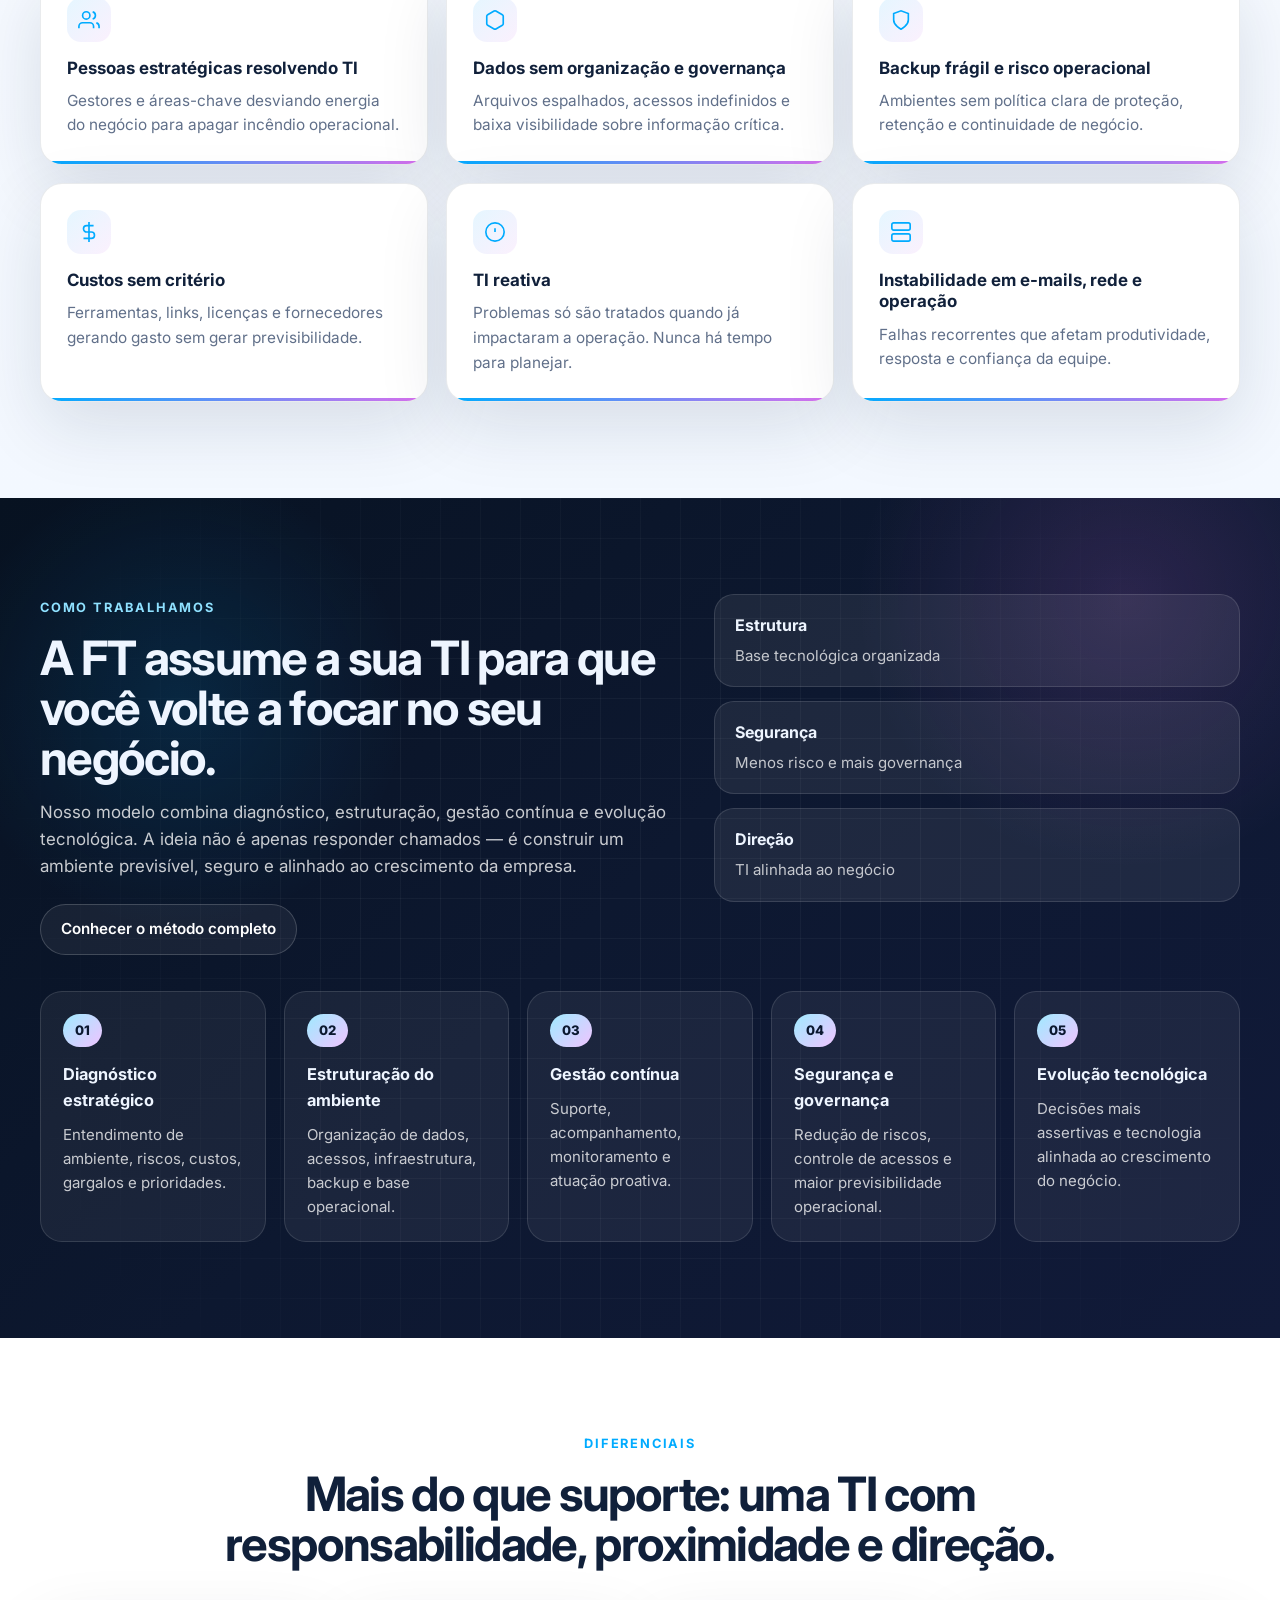
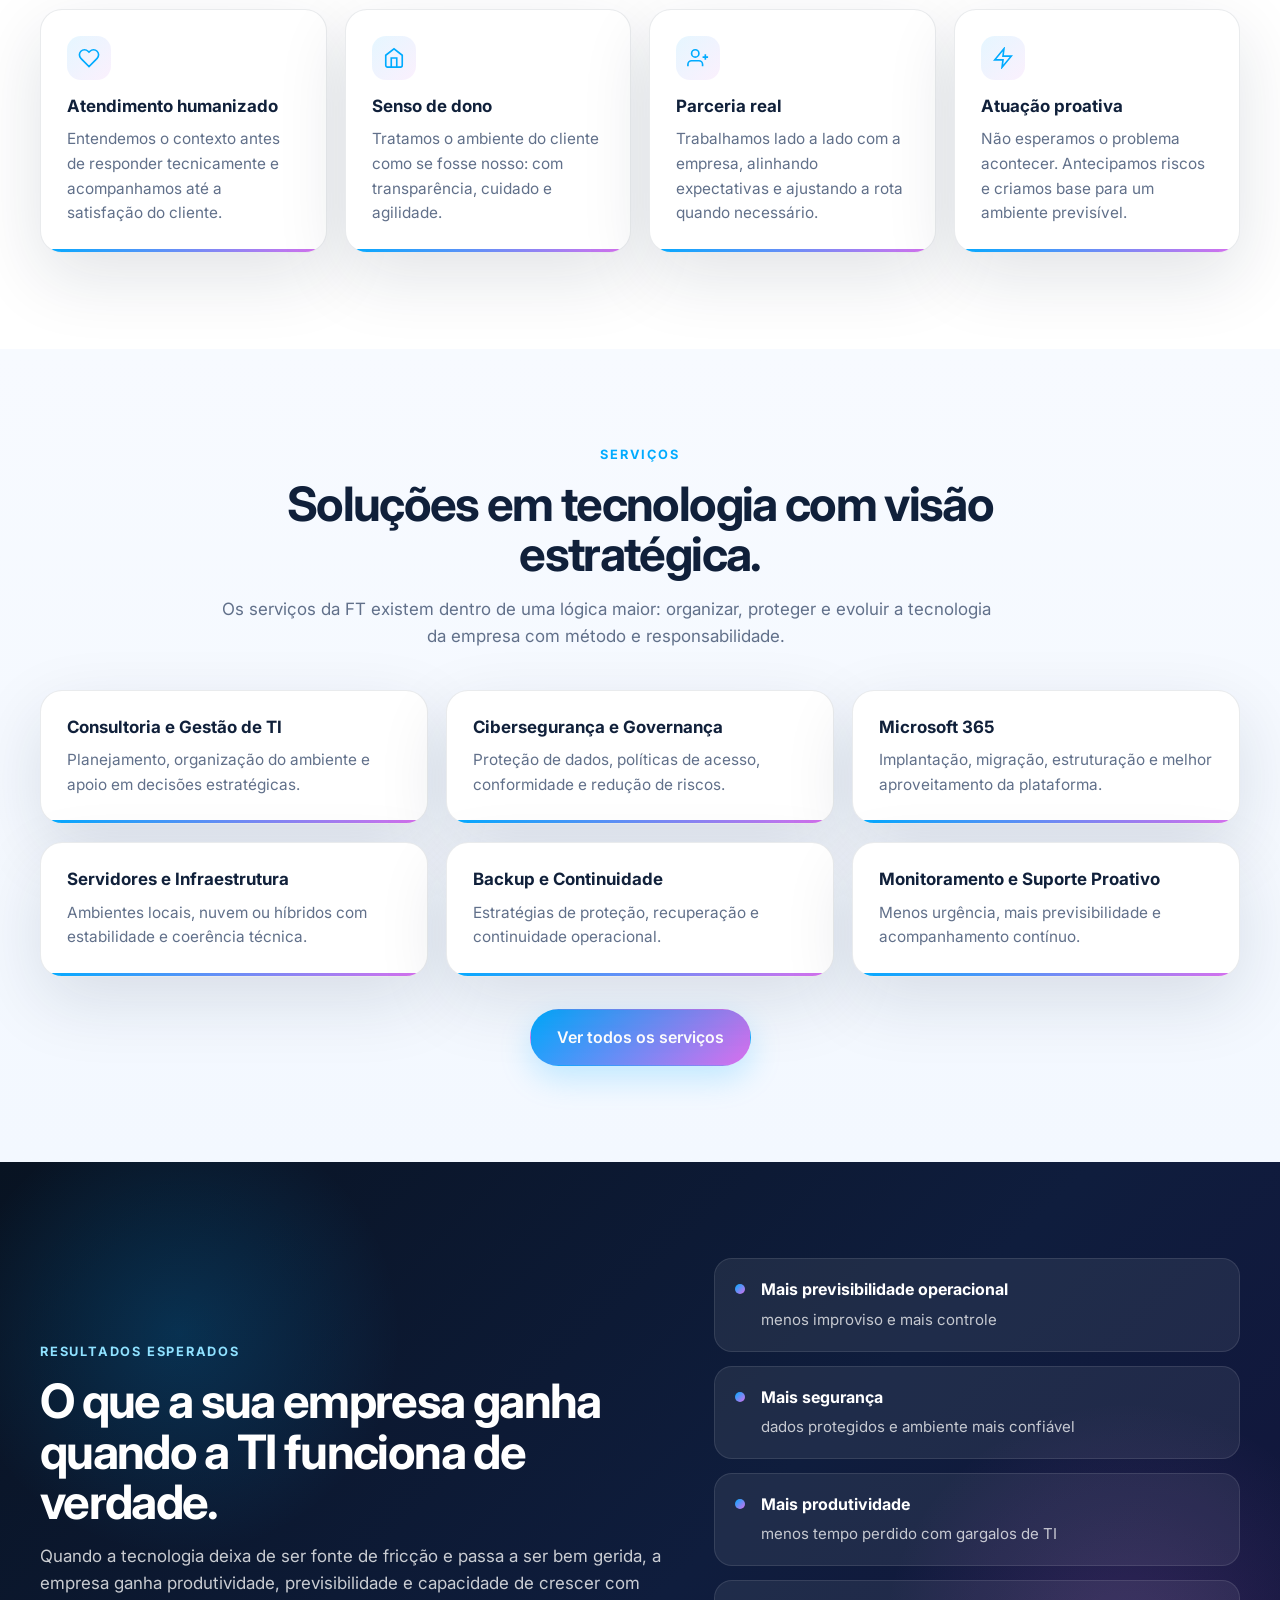
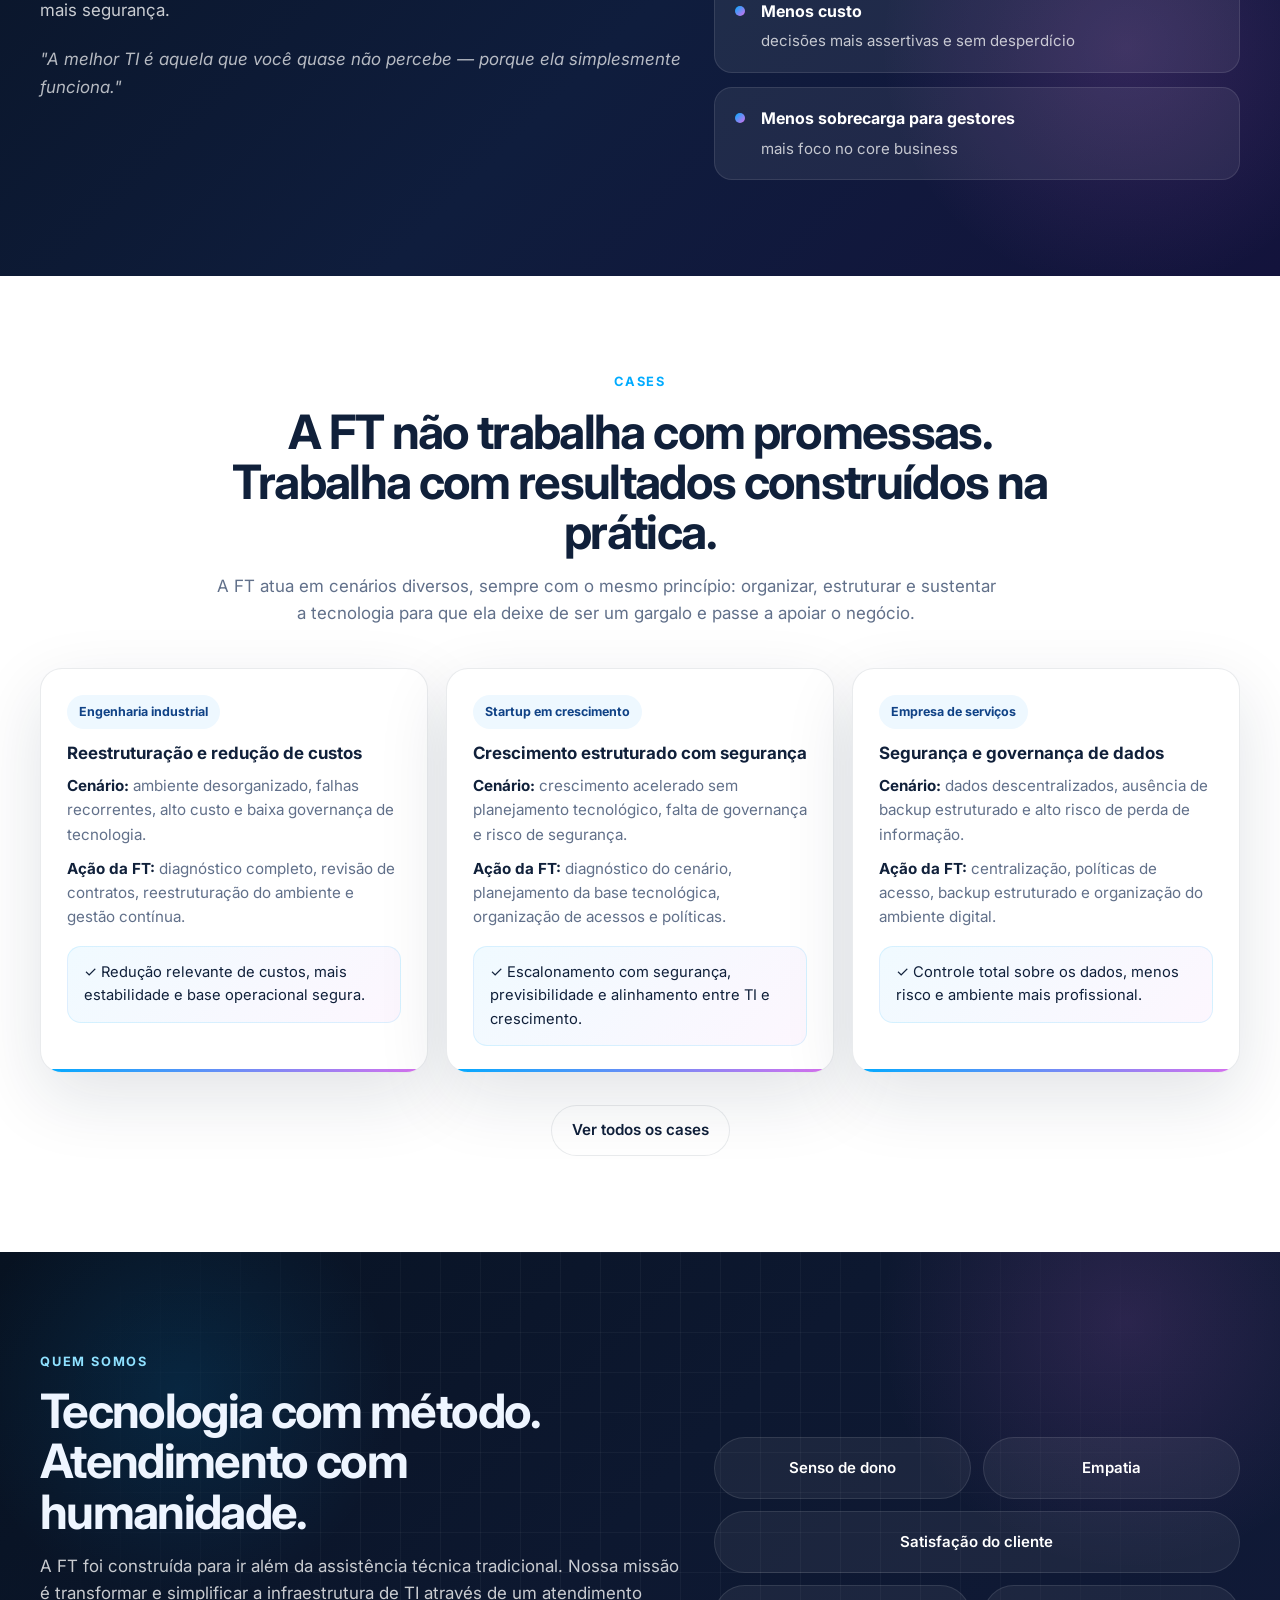
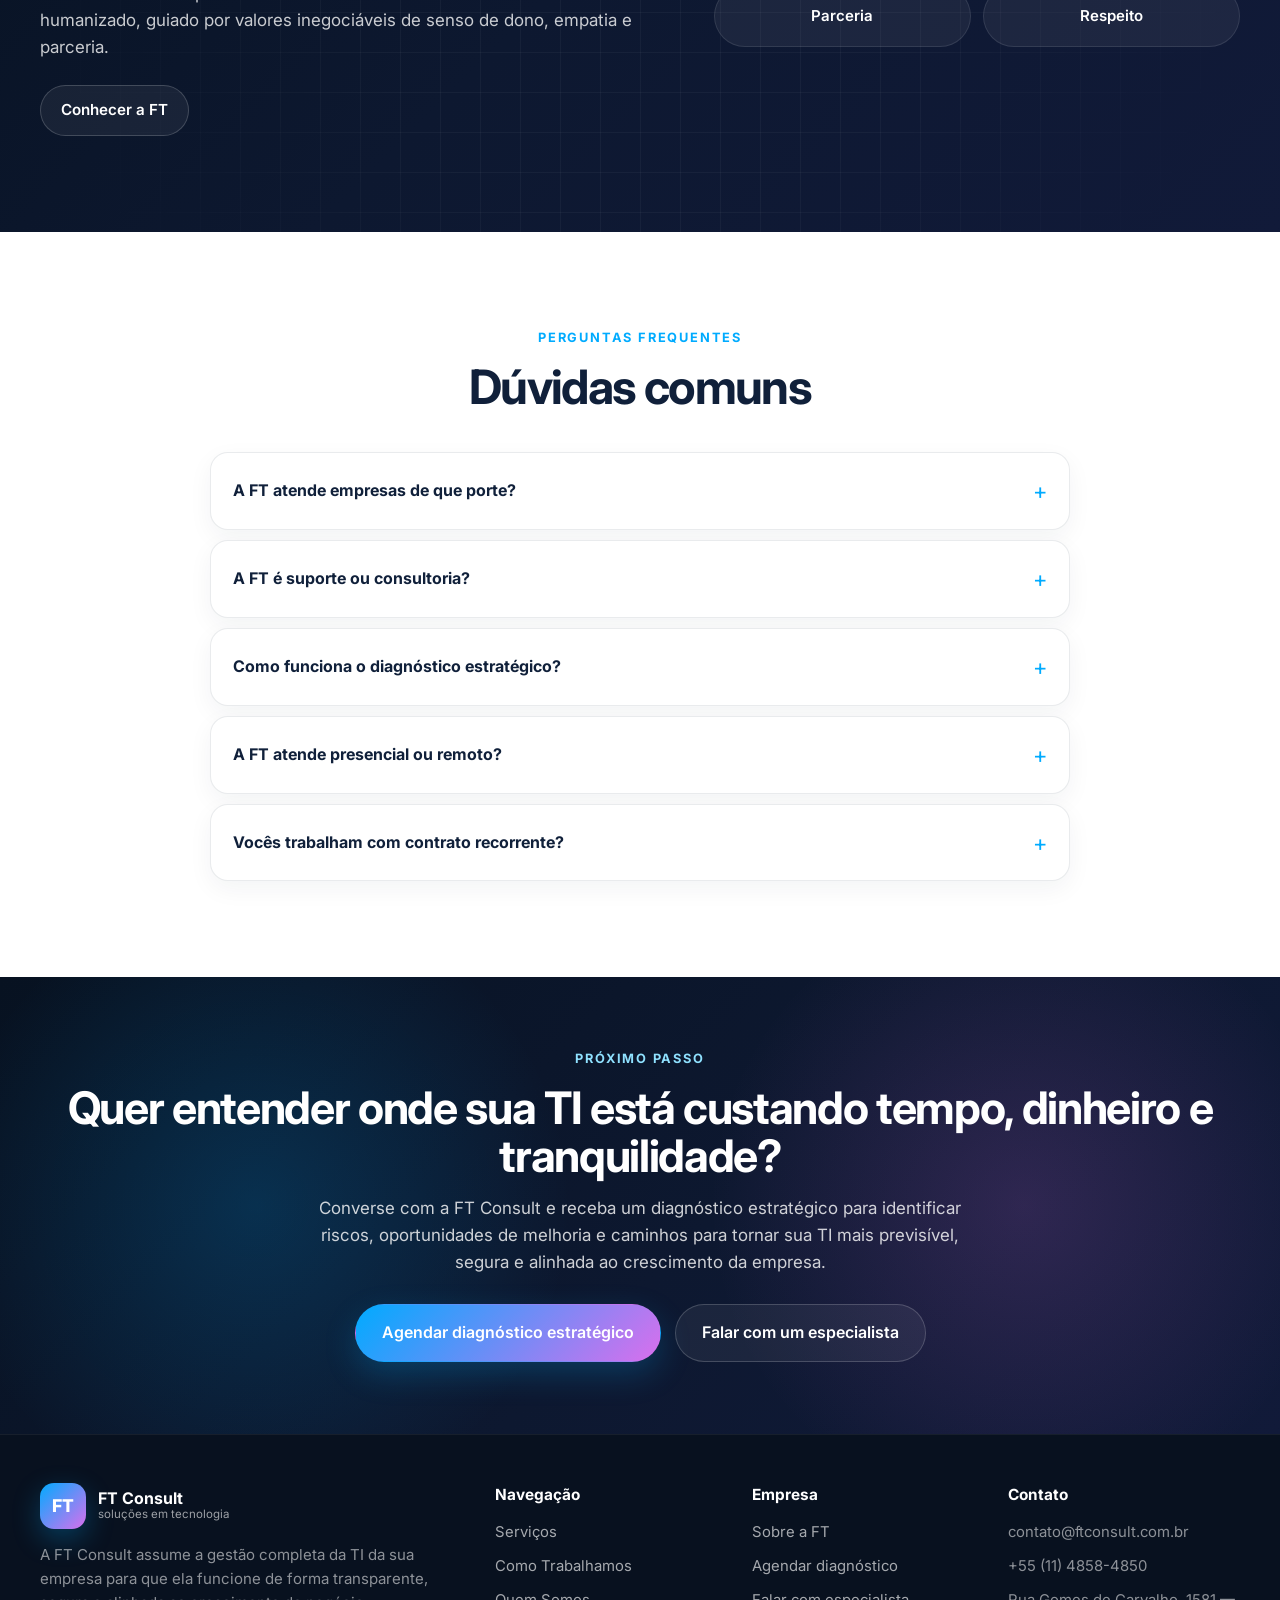
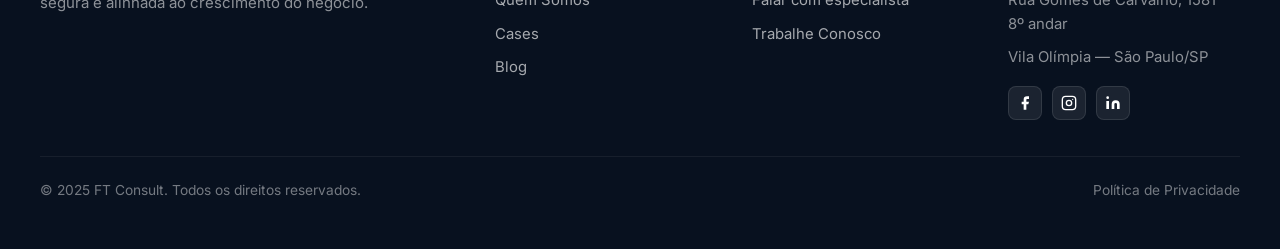
==== commit 00514888: "Corrige comentários de seção injetados dentro de tags HTML no index.html https://claude.ai/code/sess" ====
--- a/index.html
+++ b/index.html
@@ -113,8 +113,8 @@
   </section>
 
   <!-- DORES -->
-  <section <!-- ═══ MÉTODO FT (como trabalhamos) ═══ -->
-class="section section-soft">
+  <!-- ═══ MÉTODO FT (como trabalhamos) ═══ -->
+<section class="section section-soft">
     <div class="container section-intro narrow center">
       <span class="eyebrow center">Diagnóstico de contexto</span>
       <h2 class="section-title">O problema muitas vezes não é a tecnologia. É a falta de gestão dela.</h2>
@@ -237,8 +237,8 @@
         <p class="section-subtitle light">Quando a tecnologia deixa de ser fonte de fricção e passa a ser bem gerida, a empresa ganha produtividade, previsibilidade e capacidade de crescer com mais segurança.</p>
         <p style="margin-top:22px;font-size:1.06rem;font-style:italic;color:rgba(255,255,255,.7)">"A melhor TI é aquela que você quase não percebe — porque ela simplesmente funciona."</p>
       </div>
-      <div <!-- ═══ BENEFÍCIOS ═══ -->
-class="benefit-list">
+      <!-- ═══ BENEFÍCIOS ═══ -->
+      <div class="benefit-list">
         <div class="benefit-item"><div class="benefit-dot"></div><div><strong>Mais previsibilidade operacional</strong><span>menos improviso e mais controle</span></div></div>
         <div class="benefit-item"><div class="benefit-dot"></div><div><strong>Mais segurança</strong><span>dados protegidos e ambiente mais confiável</span></div></div>
         <div class="benefit-item"><div class="benefit-dot"></div><div><strong>Mais produtividade</strong><span>menos tempo perdido com gargalos de TI</span></div></div>
@@ -318,8 +318,8 @@
   </section>
 
   <!-- CTA FINAL -->
-  <section <!-- ═══ CTA FINAL ═══ -->
-class="cta-block section-contact">
+  <!-- ═══ CTA FINAL ═══ -->
+<section class="cta-block section-contact">
     <div class="container" style="text-align:center">
       <span class="eyebrow center">Próximo passo</span>
       <h2>Quer entender onde sua TI está custando tempo, dinheiro e tranquilidade?</h2>
@@ -382,8 +382,8 @@
   </div>
 </footer>
 
-  <a href="https://wa.me/5511973911674" <!-- ═══ BOTÃO WHATSAPP FLUTUANTE ═══ -->
-class="whatsapp-btn" target="_blank" rel="noopener" aria-label="Falar no WhatsApp">
+  <!-- ═══ BOTÃO WHATSAPP FLUTUANTE ═══ -->
+  <a href="https://wa.me/5511973911674" class="whatsapp-btn" target="_blank" rel="noopener" aria-label="Falar no WhatsApp">
     <svg width="28" height="28" viewBox="0 0 24 24" fill="white"><path d="M17.472 14.382c-.297-.149-1.758-.867-2.03-.967-.273-.099-.471-.148-.67.15-.197.297-.767.966-.94 1.164-.173.199-.347.223-.644.075-.297-.15-1.255-.463-2.39-1.475-.883-.788-1.48-1.761-1.653-2.059-.173-.297-.018-.458.13-.606.134-.133.298-.347.446-.52.149-.174.198-.298.298-.497.099-.198.05-.371-.025-.52-.075-.149-.669-1.612-.916-2.207-.242-.579-.487-.5-.669-.51-.173-.008-.371-.01-.57-.01-.198 0-.52.074-.792.372-.272.297-1.04 1.016-1.04 2.479 0 1.462 1.065 2.875 1.213 3.074.149.198 2.096 3.2 5.077 4.487.709.306 1.262.489 1.694.625.712.227 1.36.195 1.871.118.571-.085 1.758-.719 2.006-1.413.248-.694.248-1.289.173-1.413-.074-.124-.272-.198-.57-.347m-5.421 7.403h-.004a9.87 9.87 0 0 1-5.031-1.378l-.361-.214-3.741.982.998-3.648-.235-.374a9.86 9.86 0 0 1-1.51-5.26c.001-5.45 4.436-9.884 9.888-9.884 2.64 0 5.122 1.03 6.988 2.898a9.825 9.825 0 0 1 2.893 6.994c-.003 5.45-4.437 9.884-9.885 9.884m8.413-18.297A11.815 11.815 0 0 0 12.05 0C5.495 0 .16 5.335.157 11.892c0 2.096.547 4.142 1.588 5.945L.057 24l6.305-1.654a11.882 11.882 0 0 0 5.683 1.448h.005c6.554 0 11.89-5.335 11.893-11.893a11.821 11.821 0 0 0-3.48-8.413Z"/></svg>
   </a>
 <script src="assets/js/main.js"></script>
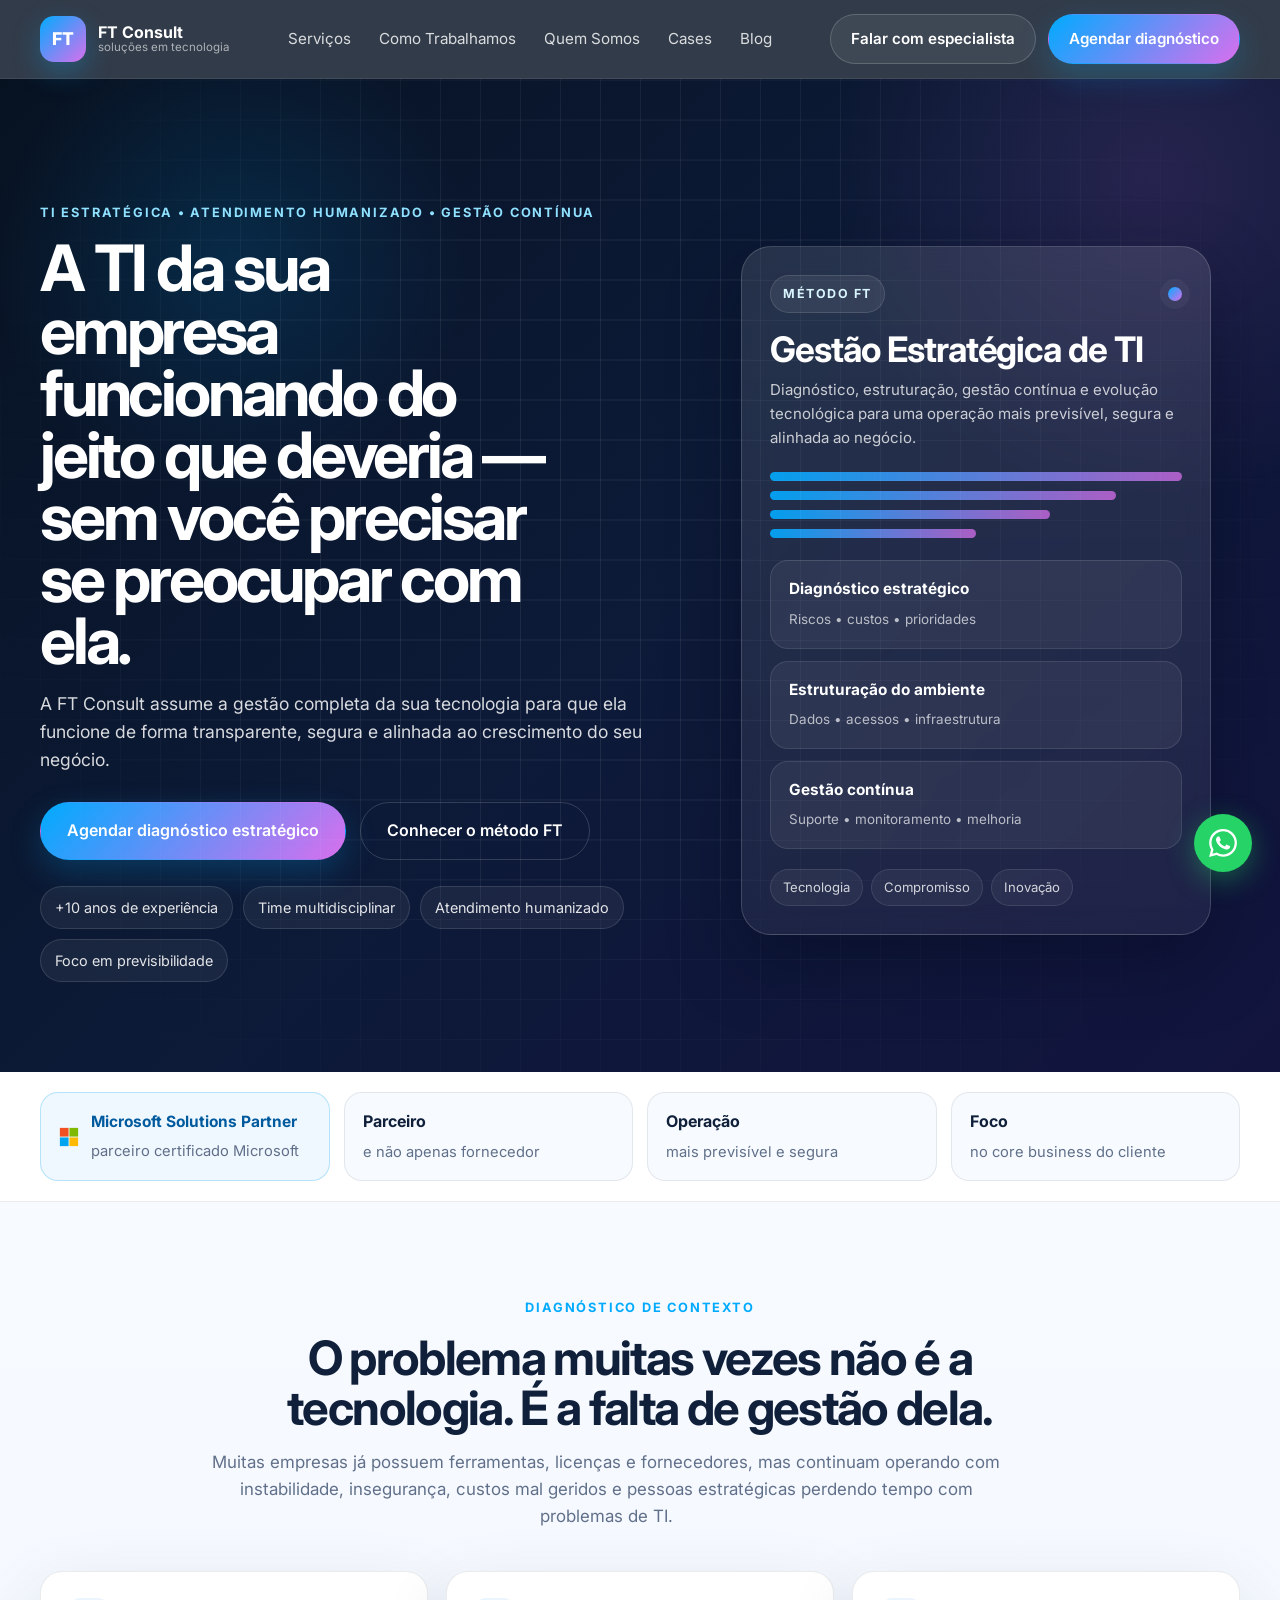
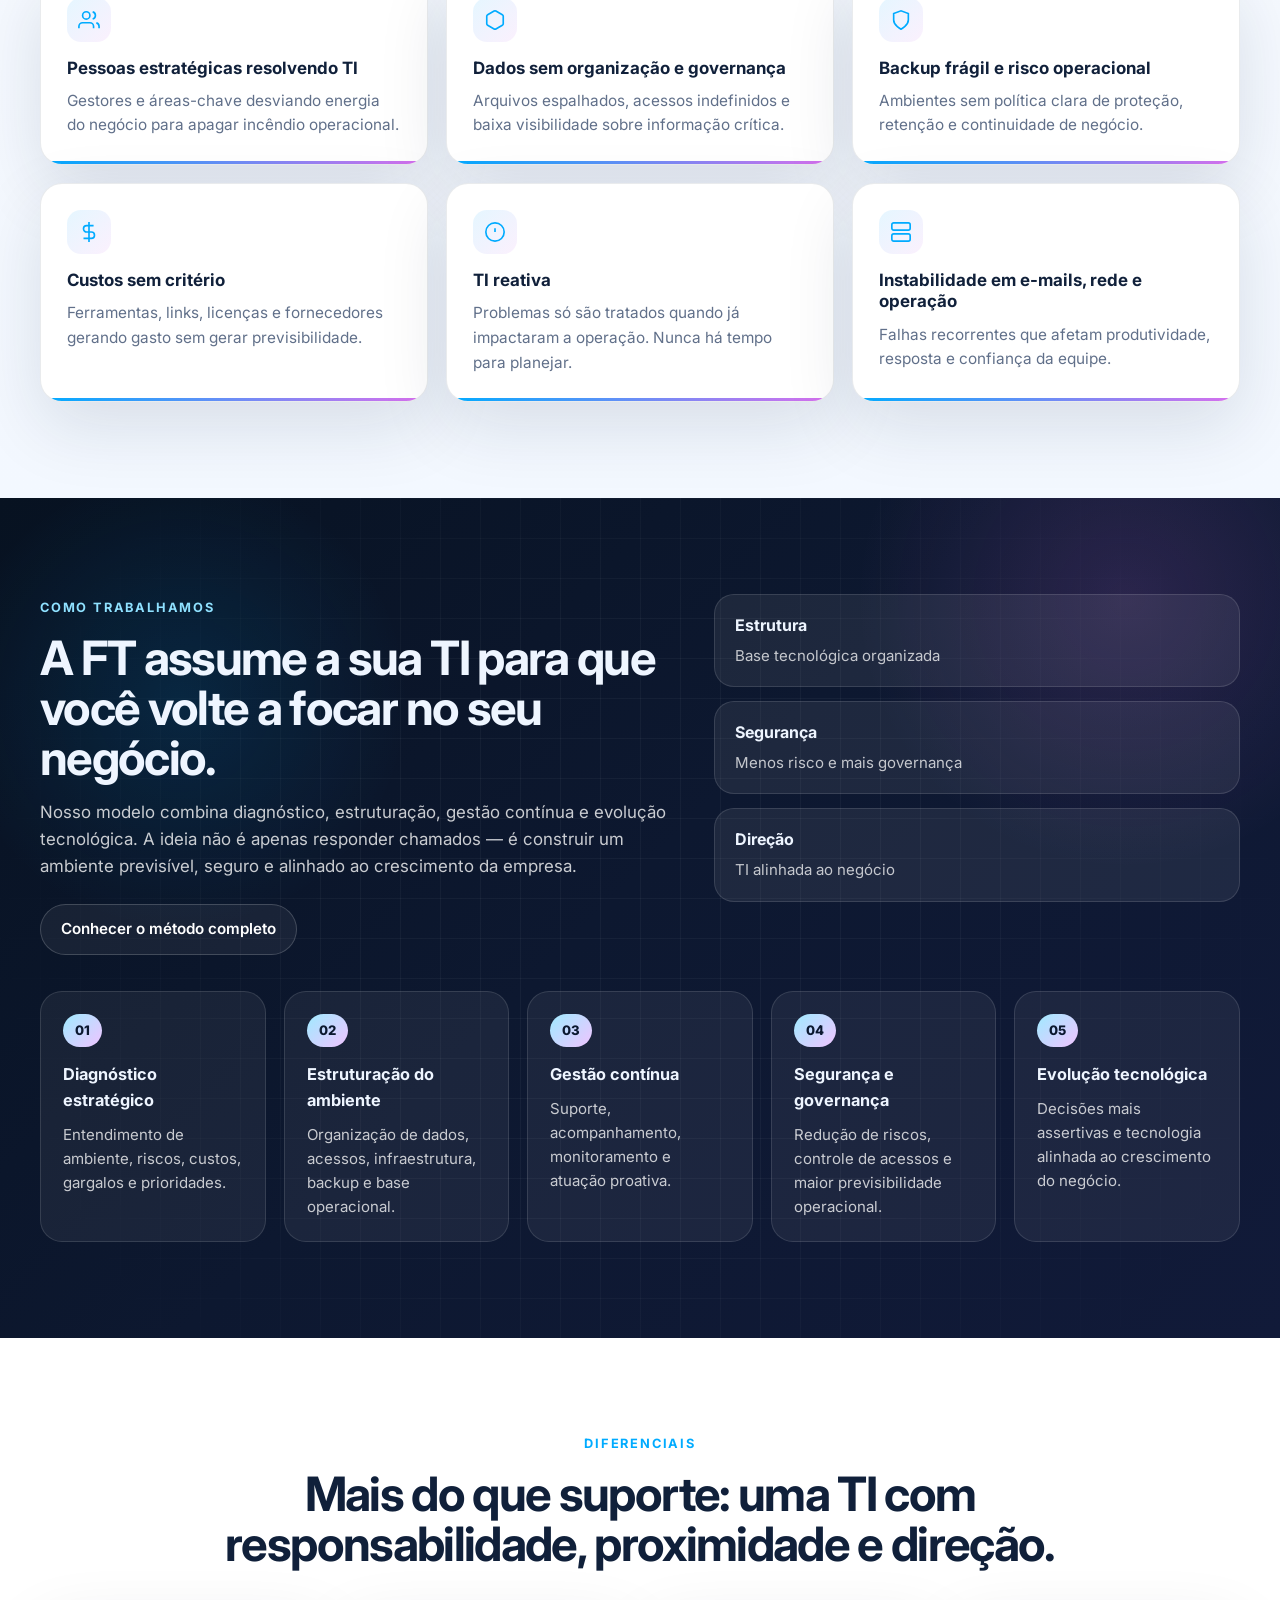
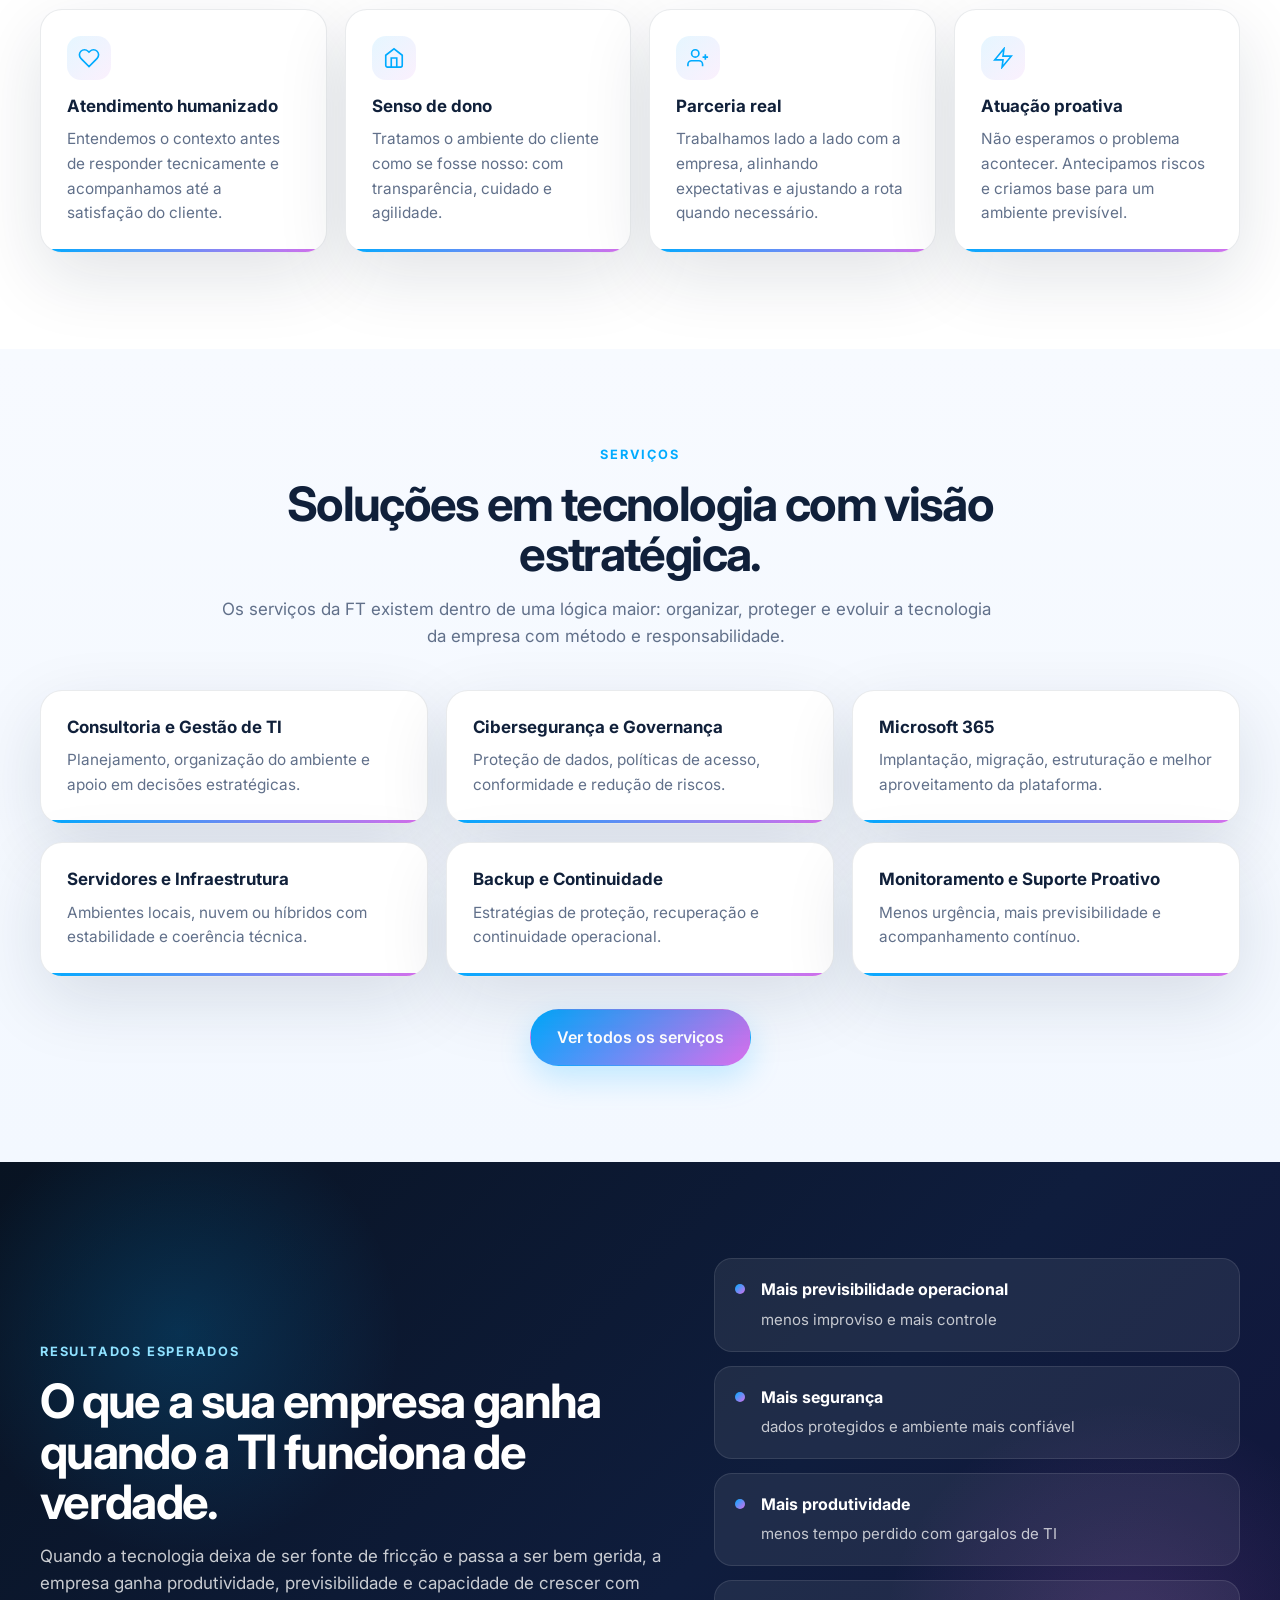
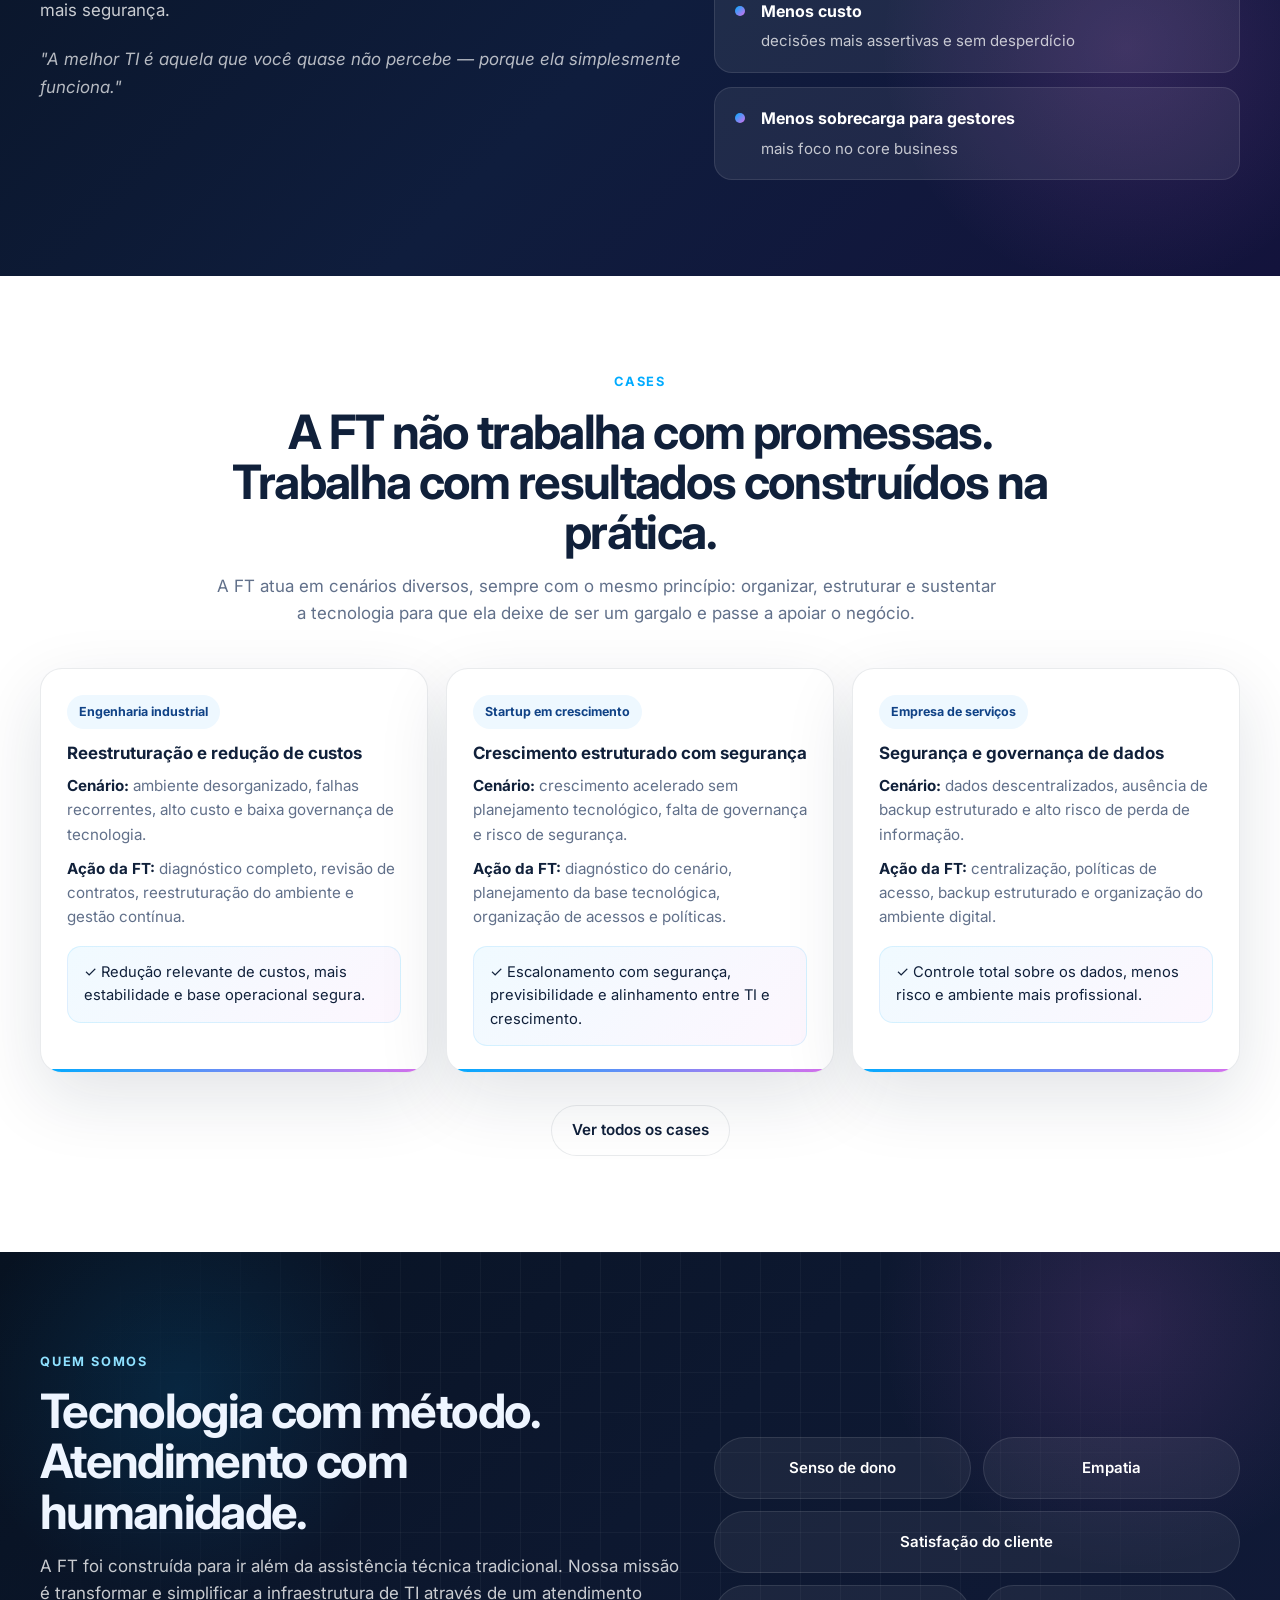
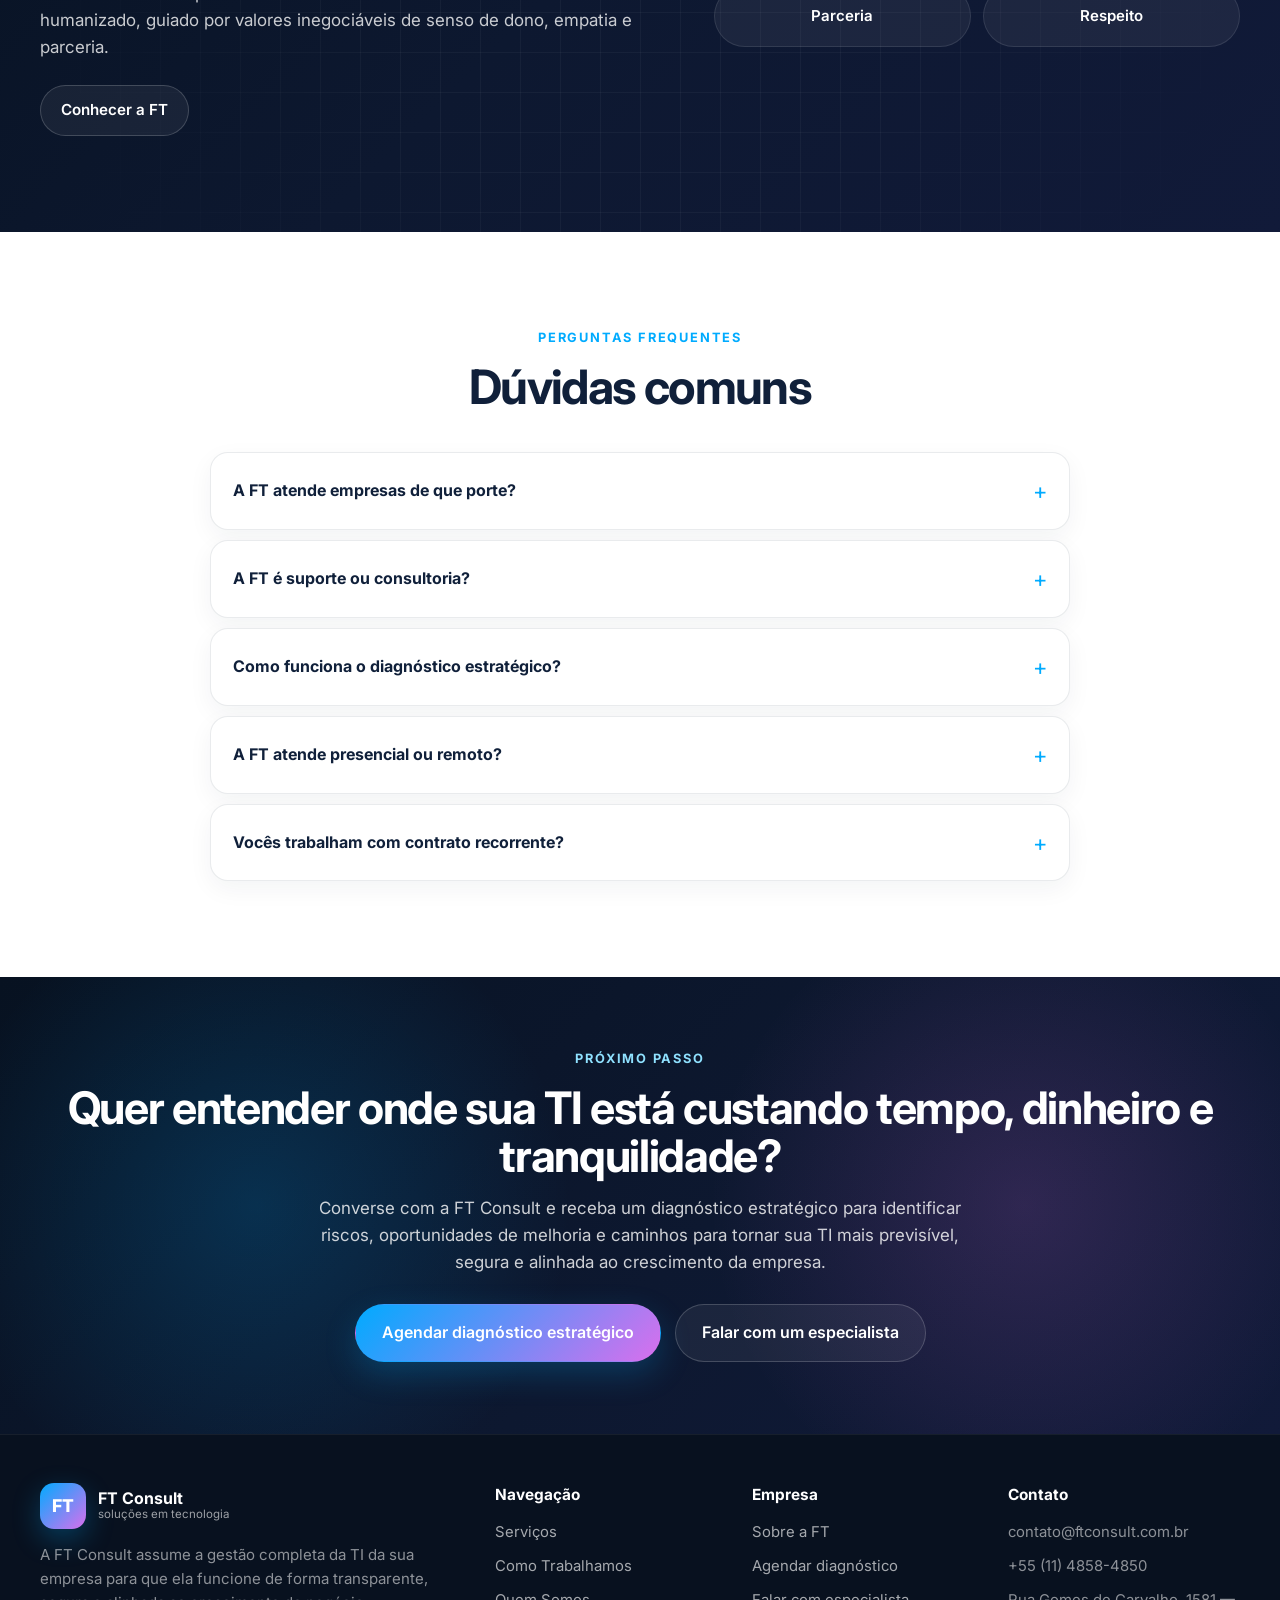
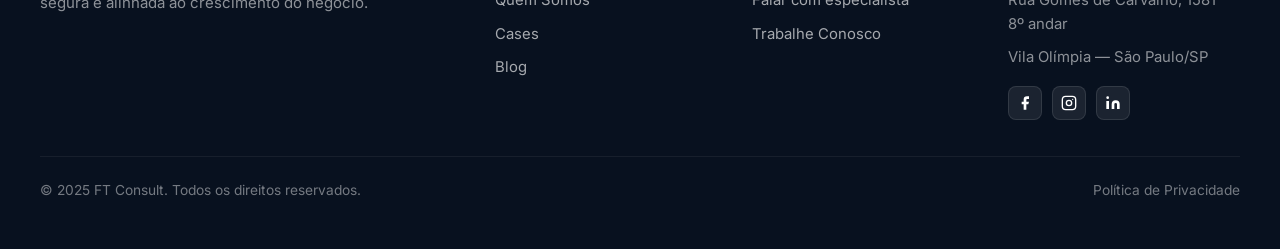
==== commit a9e32541: "Destaca Microsoft Solutions Partner em 3 pontos do site - Trust strip da home: badge com logo Micros" ====
--- a/index.html
+++ b/index.html
@@ -105,9 +105,12 @@
   <!-- ═══ TRUST STRIP (logos / selos de confiança) ═══ -->
 <section class="trust-strip">
     <div class="container trust-grid">
+      <div class="trust-item trust-item-badge">
+        <svg width="20" height="20" viewBox="0 0 23 23" fill="none" xmlns="http://www.w3.org/2000/svg" style="flex-shrink:0"><rect x="1" y="1" width="10" height="10" fill="#F25022"/><rect x="12" y="1" width="10" height="10" fill="#7FBA00"/><rect x="1" y="12" width="10" height="10" fill="#00A4EF"/><rect x="12" y="12" width="10" height="10" fill="#FFB900"/></svg>
+        <div><strong>Microsoft Solutions Partner</strong><span>parceiro certificado Microsoft</span></div>
+      </div>
       <div class="trust-item"><strong>Parceiro</strong><span>e não apenas fornecedor</span></div>
       <div class="trust-item"><strong>Operação</strong><span>mais previsível e segura</span></div>
-      <div class="trust-item"><strong>Clareza</strong><span>para decisões tecnológicas</span></div>
       <div class="trust-item"><strong>Foco</strong><span>no core business do cliente</span></div>
     </div>
   </section>
--- a/assets/css/style.css
+++ b/assets/css/style.css
@@ -242,6 +242,11 @@
 }
 .trust-item strong { display: block; margin-bottom: 4px; font-size: 1rem; }
 .trust-item span { color: var(--text-soft); font-size: .92rem; }
+.trust-item-badge {
+  display: flex; gap: 12px; align-items: center;
+  border-color: rgba(0,164,239,.25); background: #f0f8ff;
+}
+.trust-item-badge strong { color: #005a9e; font-size: .97rem; }
 
 /* ── Cards ── */
 .cards-grid { display: grid; gap: 18px; }
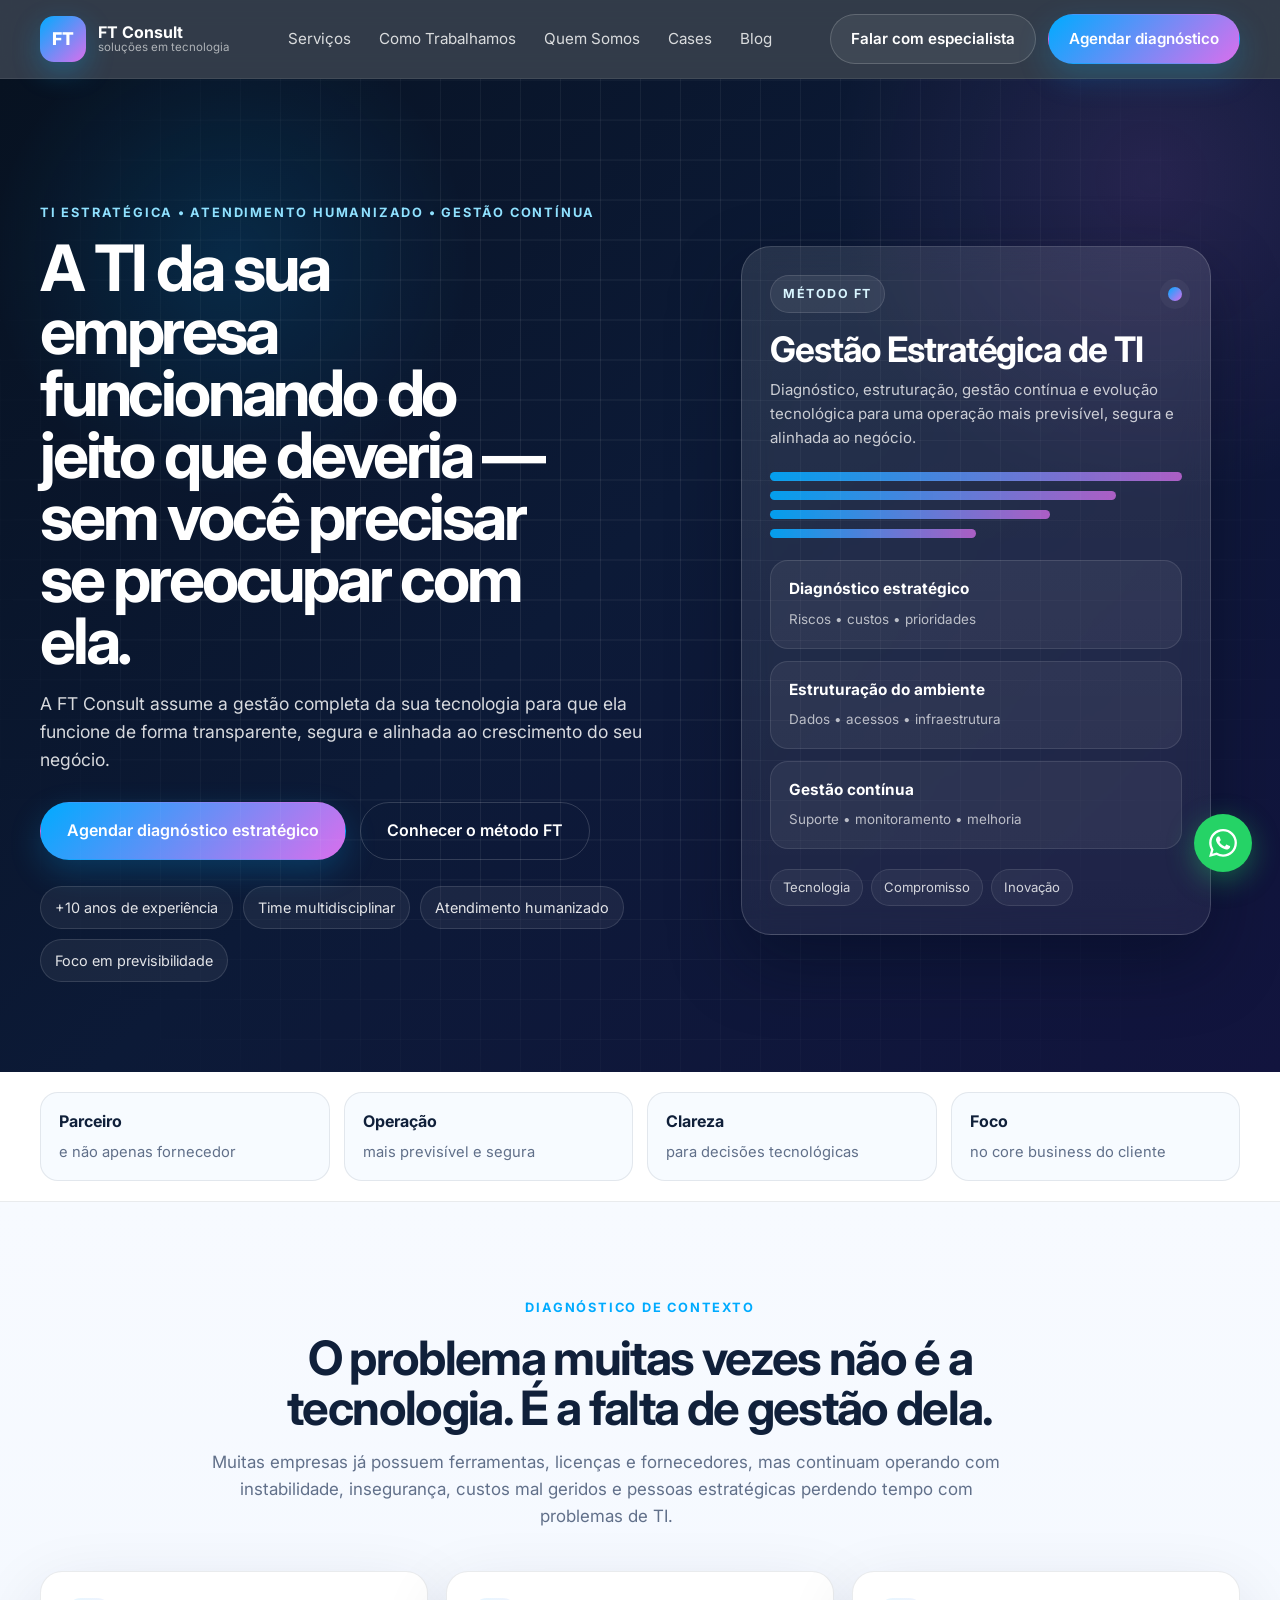
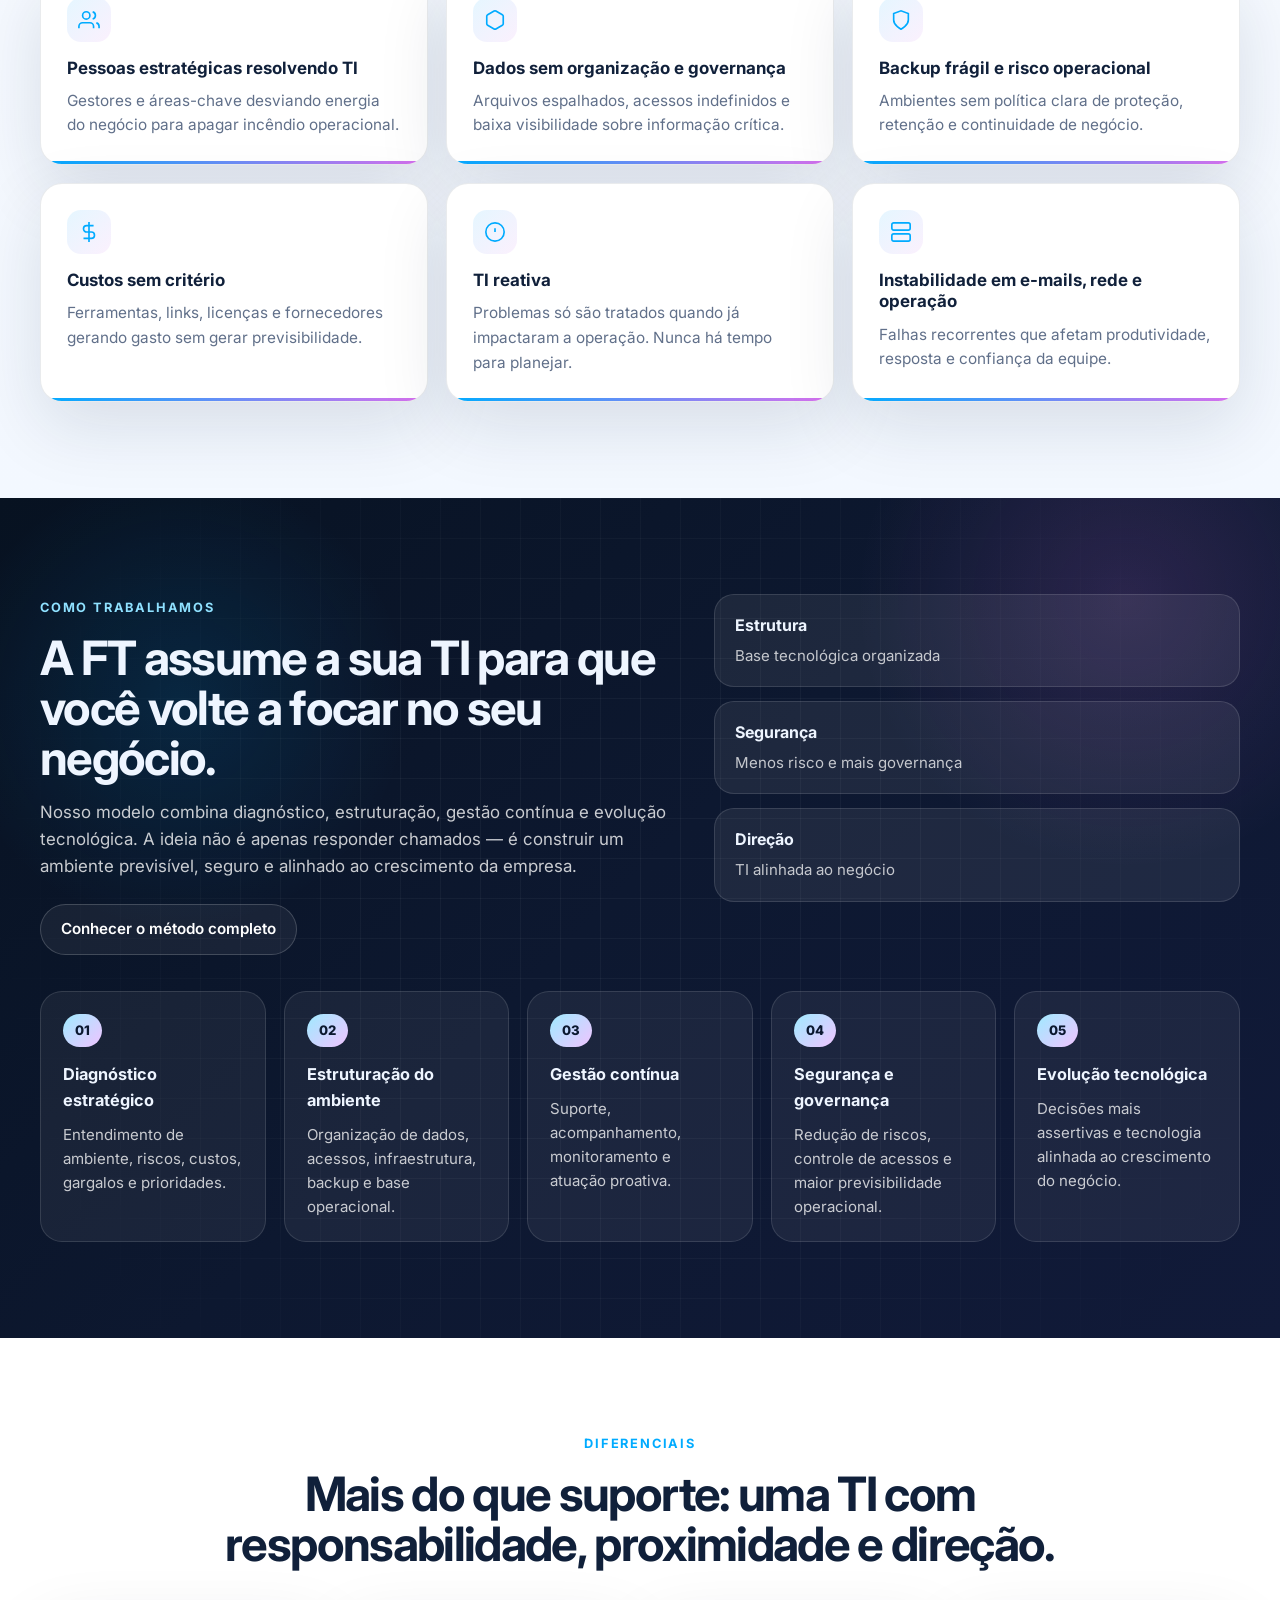
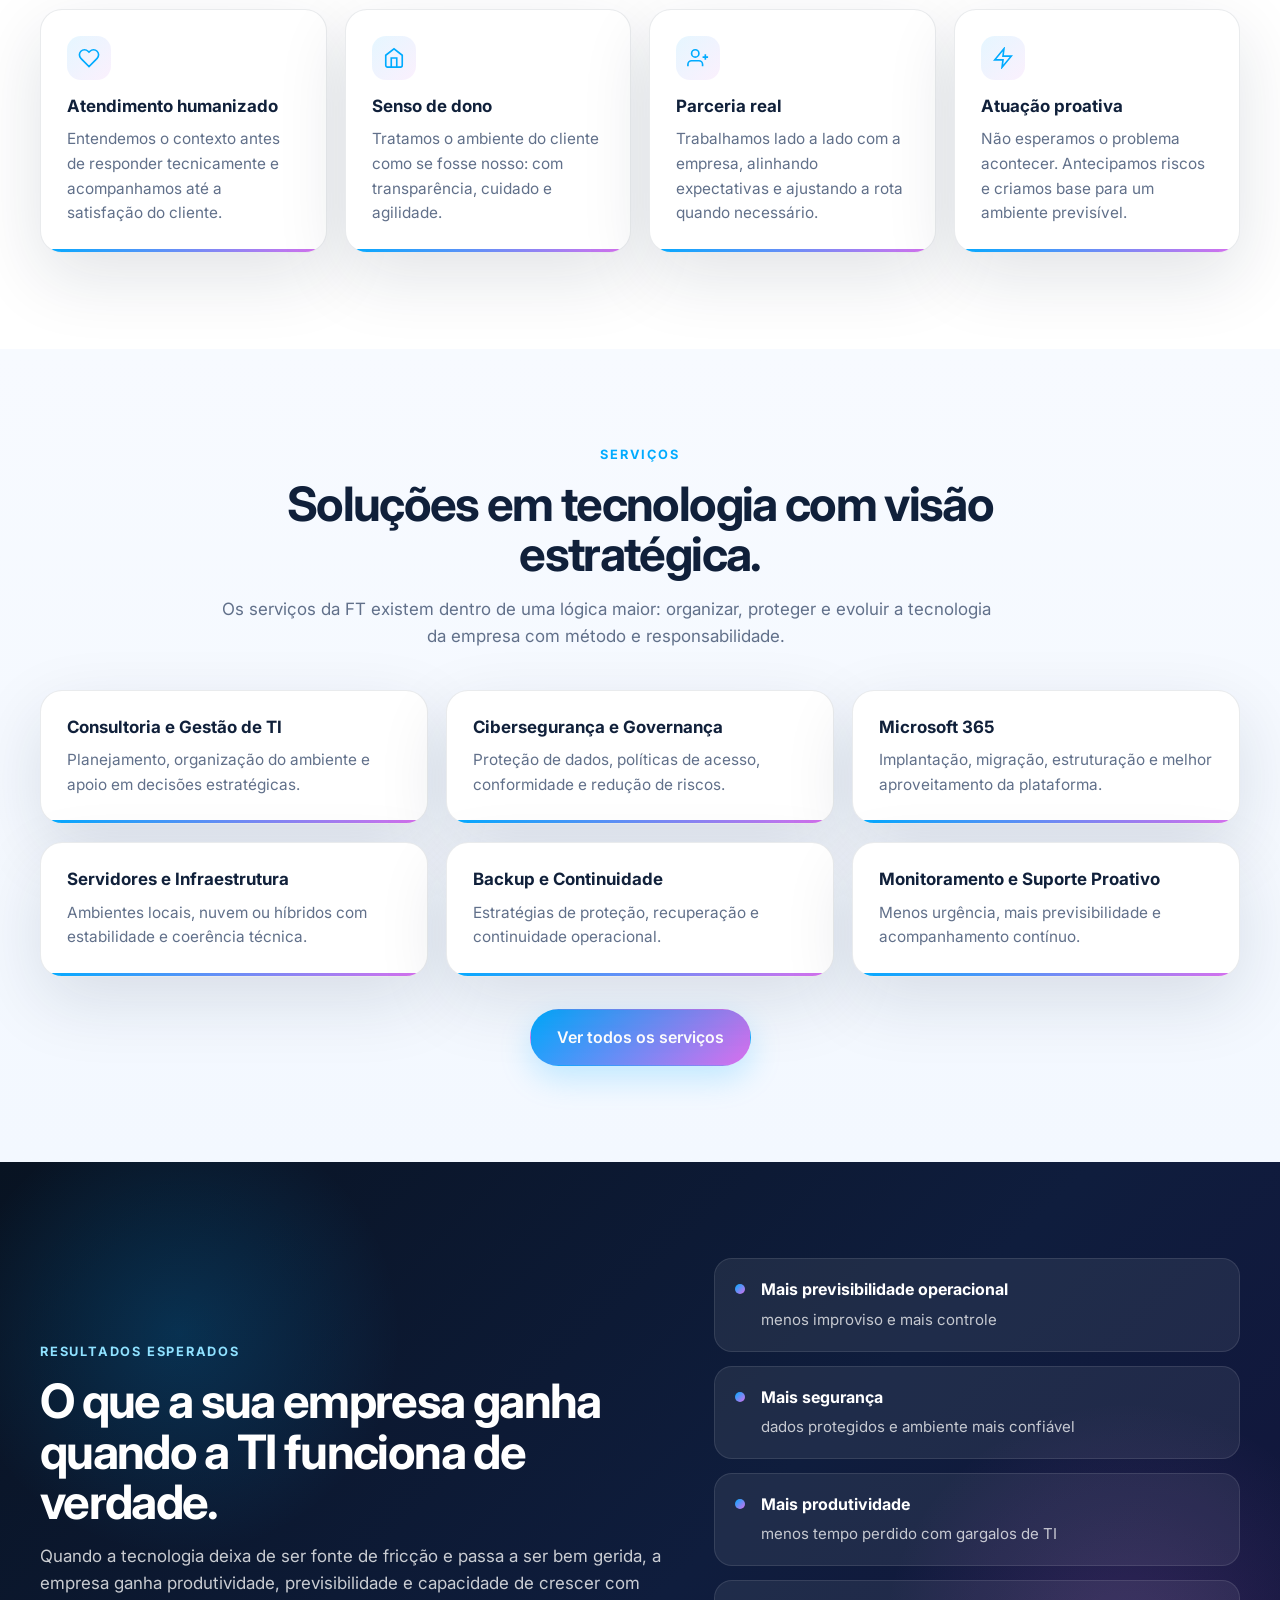
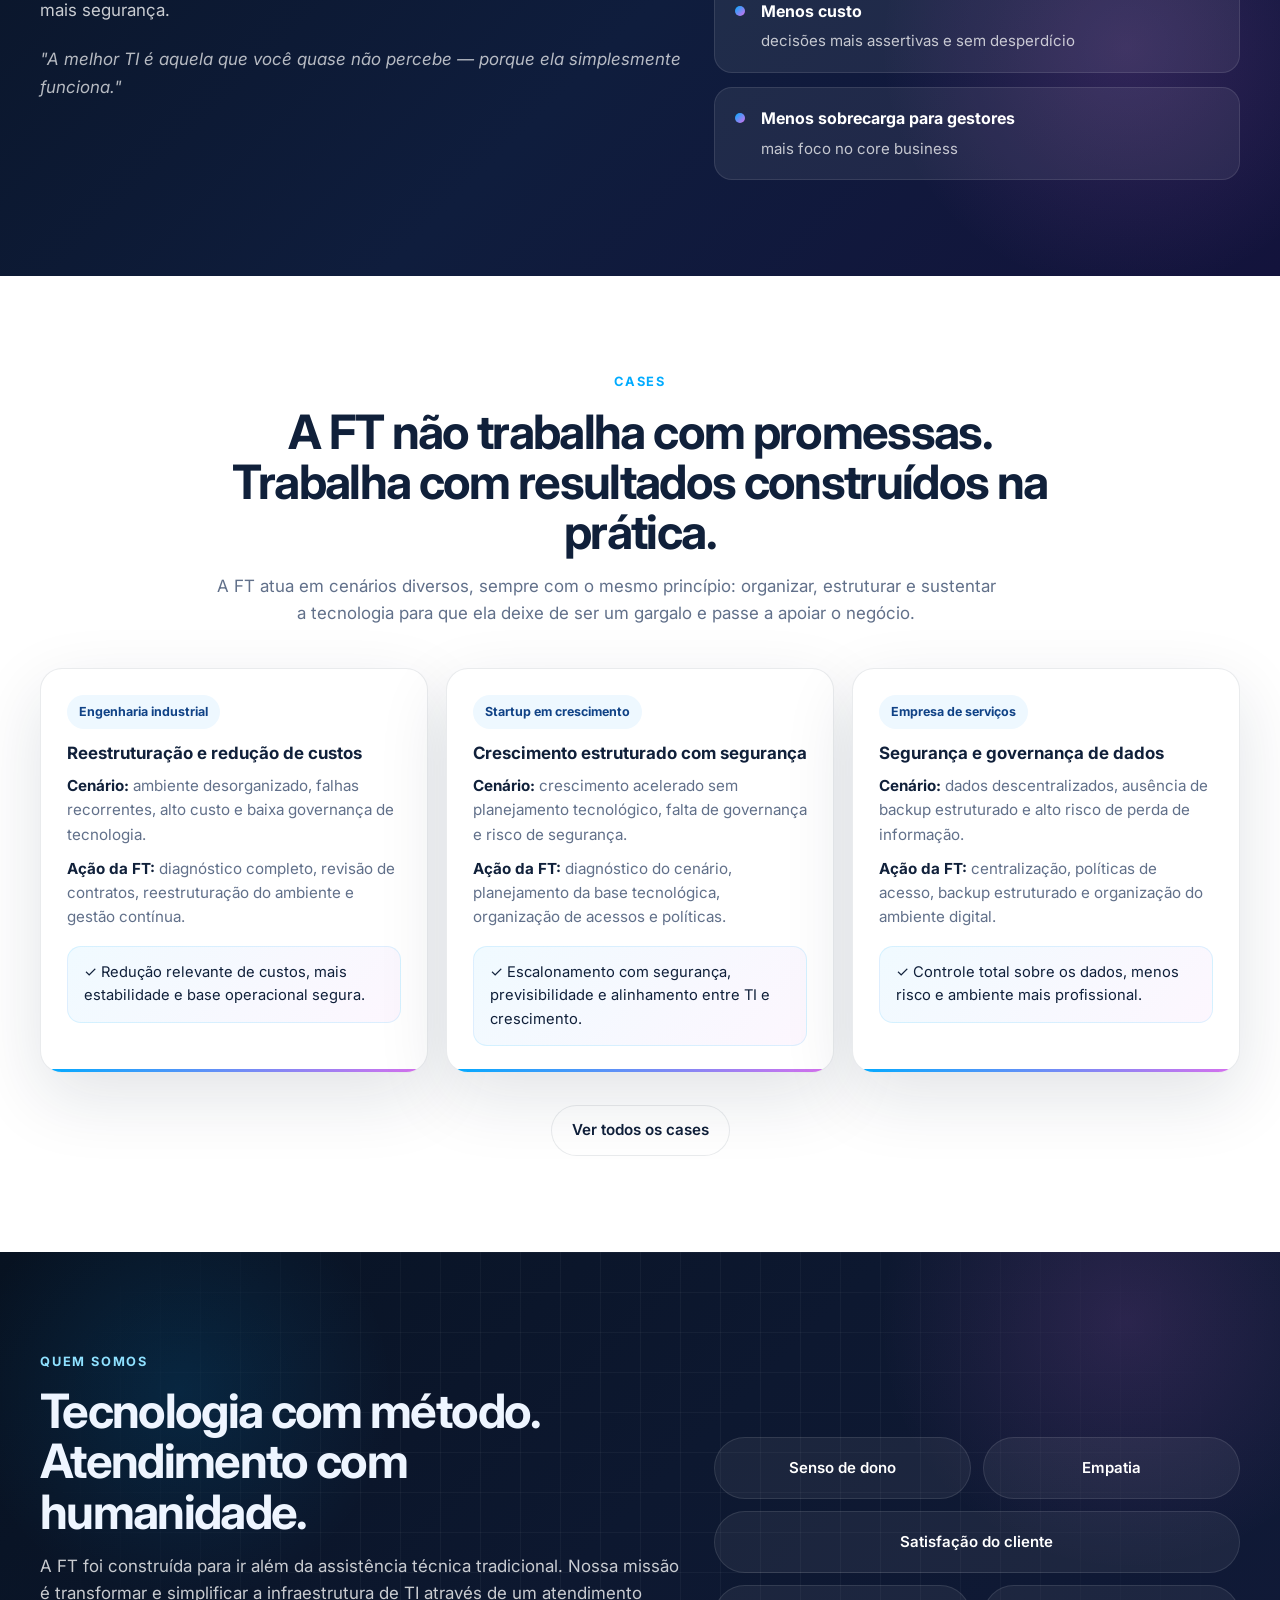
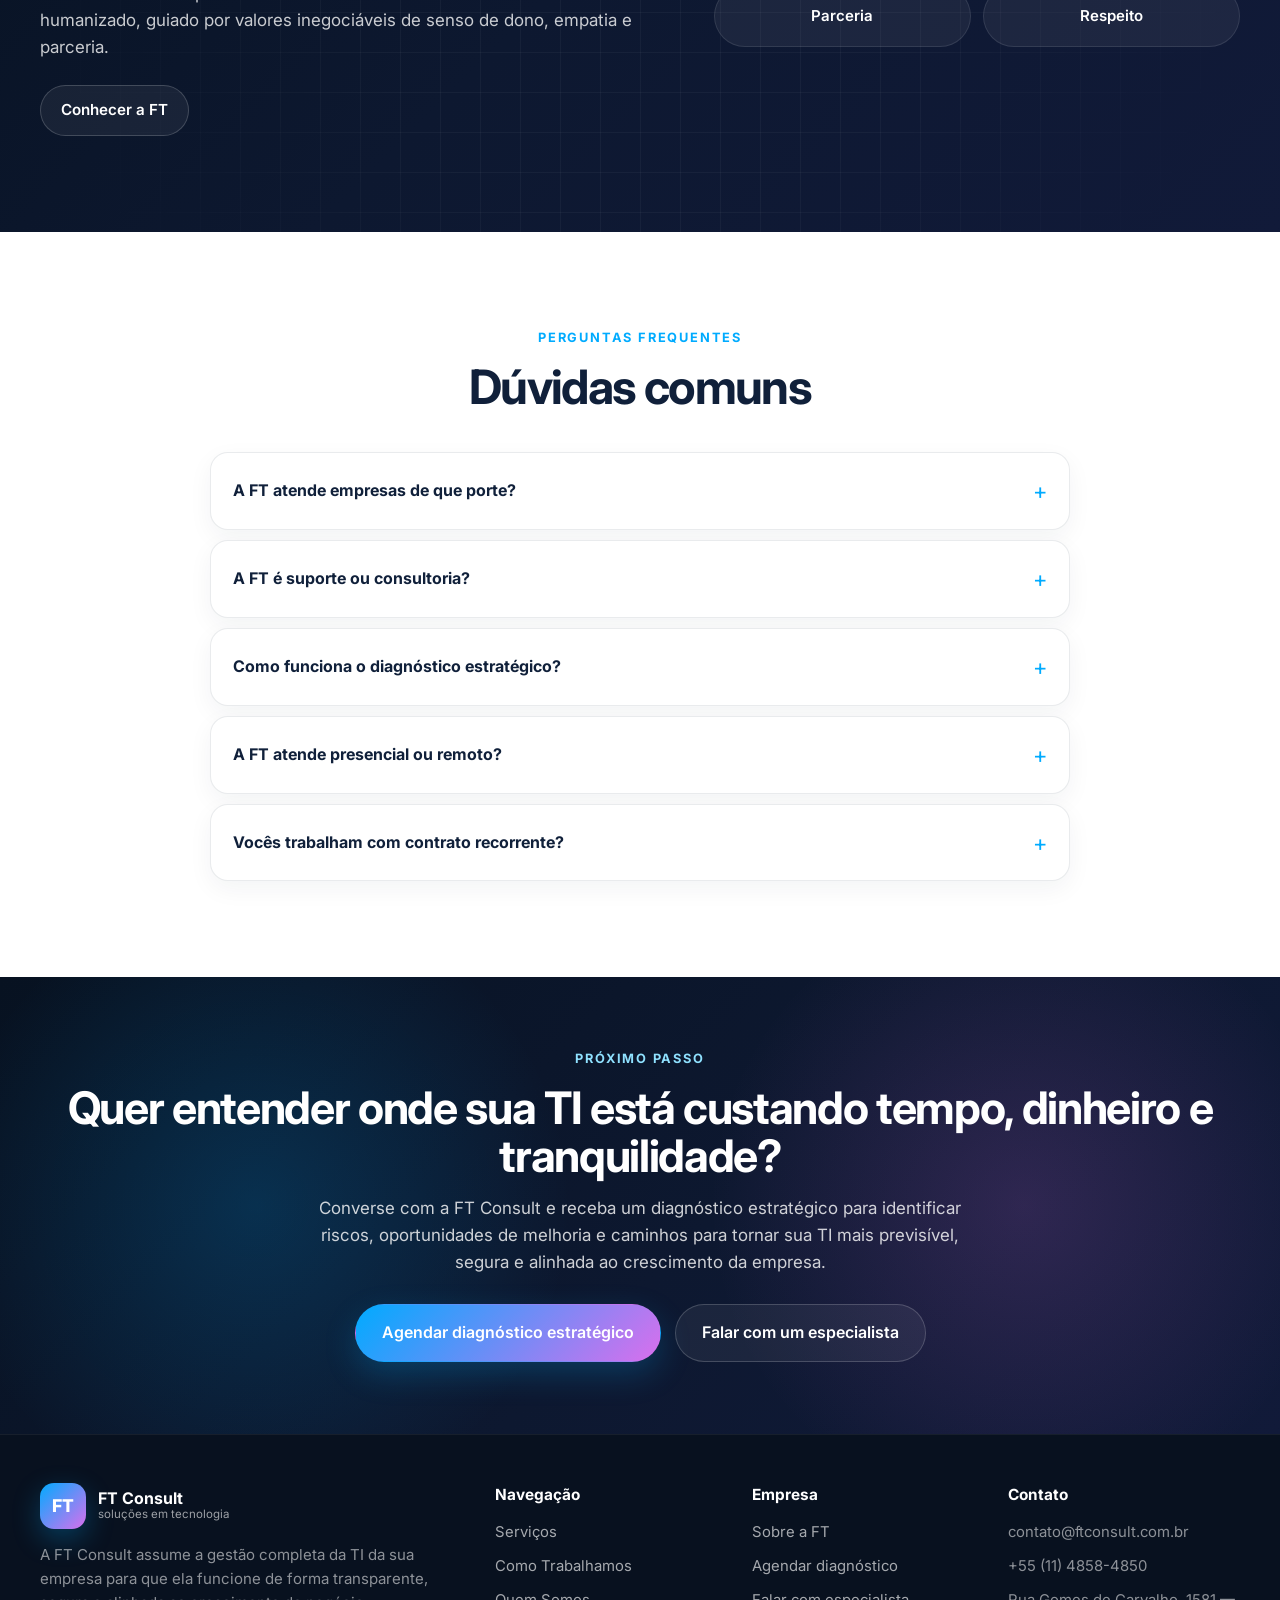
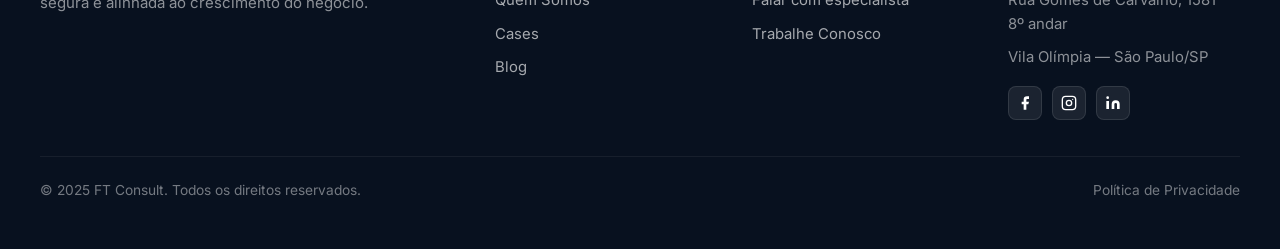
==== commit 3601243f: "Revert "Destaca Microsoft Solutions Partner em 3 pontos do site" This reverts commit a9e32541020a542" ====
--- a/index.html
+++ b/index.html
@@ -105,12 +105,9 @@
   <!-- ═══ TRUST STRIP (logos / selos de confiança) ═══ -->
 <section class="trust-strip">
     <div class="container trust-grid">
-      <div class="trust-item trust-item-badge">
-        <svg width="20" height="20" viewBox="0 0 23 23" fill="none" xmlns="http://www.w3.org/2000/svg" style="flex-shrink:0"><rect x="1" y="1" width="10" height="10" fill="#F25022"/><rect x="12" y="1" width="10" height="10" fill="#7FBA00"/><rect x="1" y="12" width="10" height="10" fill="#00A4EF"/><rect x="12" y="12" width="10" height="10" fill="#FFB900"/></svg>
-        <div><strong>Microsoft Solutions Partner</strong><span>parceiro certificado Microsoft</span></div>
-      </div>
       <div class="trust-item"><strong>Parceiro</strong><span>e não apenas fornecedor</span></div>
       <div class="trust-item"><strong>Operação</strong><span>mais previsível e segura</span></div>
+      <div class="trust-item"><strong>Clareza</strong><span>para decisões tecnológicas</span></div>
       <div class="trust-item"><strong>Foco</strong><span>no core business do cliente</span></div>
     </div>
   </section>
--- a/assets/css/style.css
+++ b/assets/css/style.css
@@ -242,11 +242,6 @@
 }
 .trust-item strong { display: block; margin-bottom: 4px; font-size: 1rem; }
 .trust-item span { color: var(--text-soft); font-size: .92rem; }
-.trust-item-badge {
-  display: flex; gap: 12px; align-items: center;
-  border-color: rgba(0,164,239,.25); background: #f0f8ff;
-}
-.trust-item-badge strong { color: #005a9e; font-size: .97rem; }
 
 /* ── Cards ── */
 .cards-grid { display: grid; gap: 18px; }
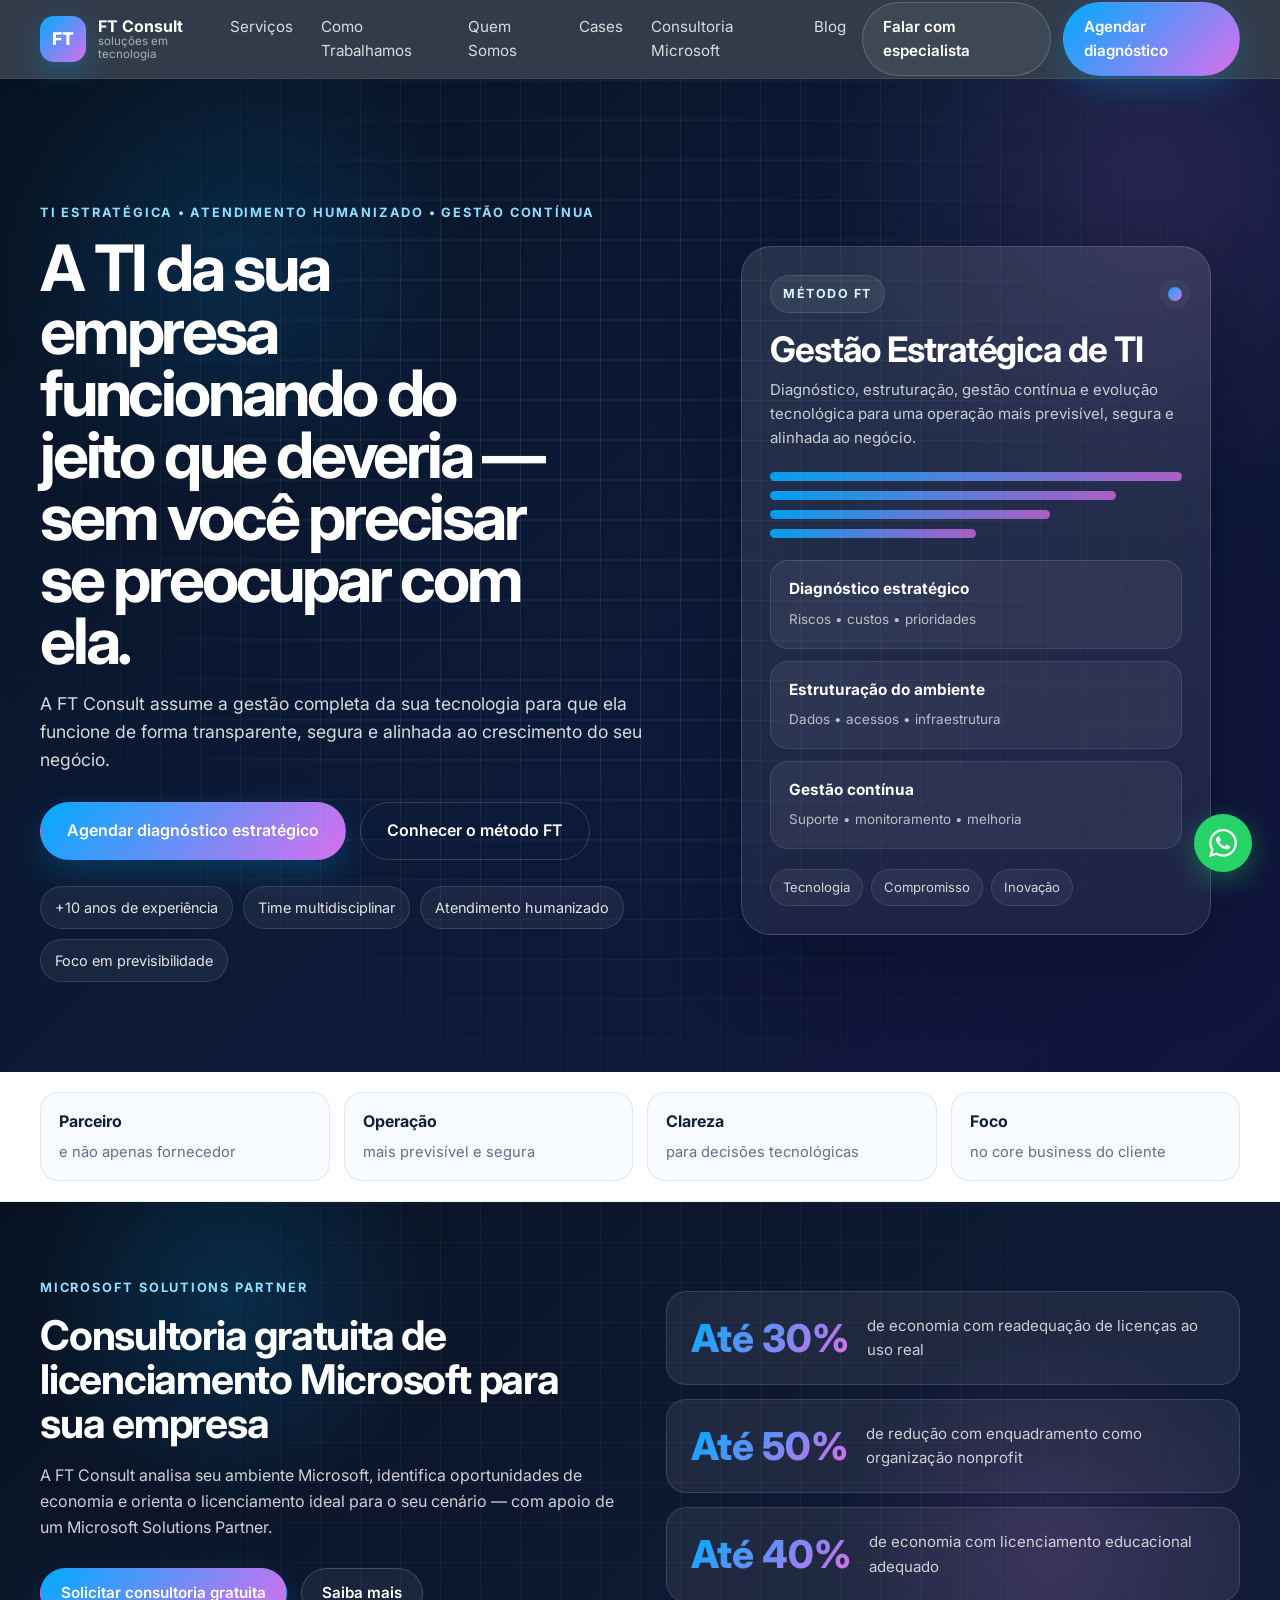
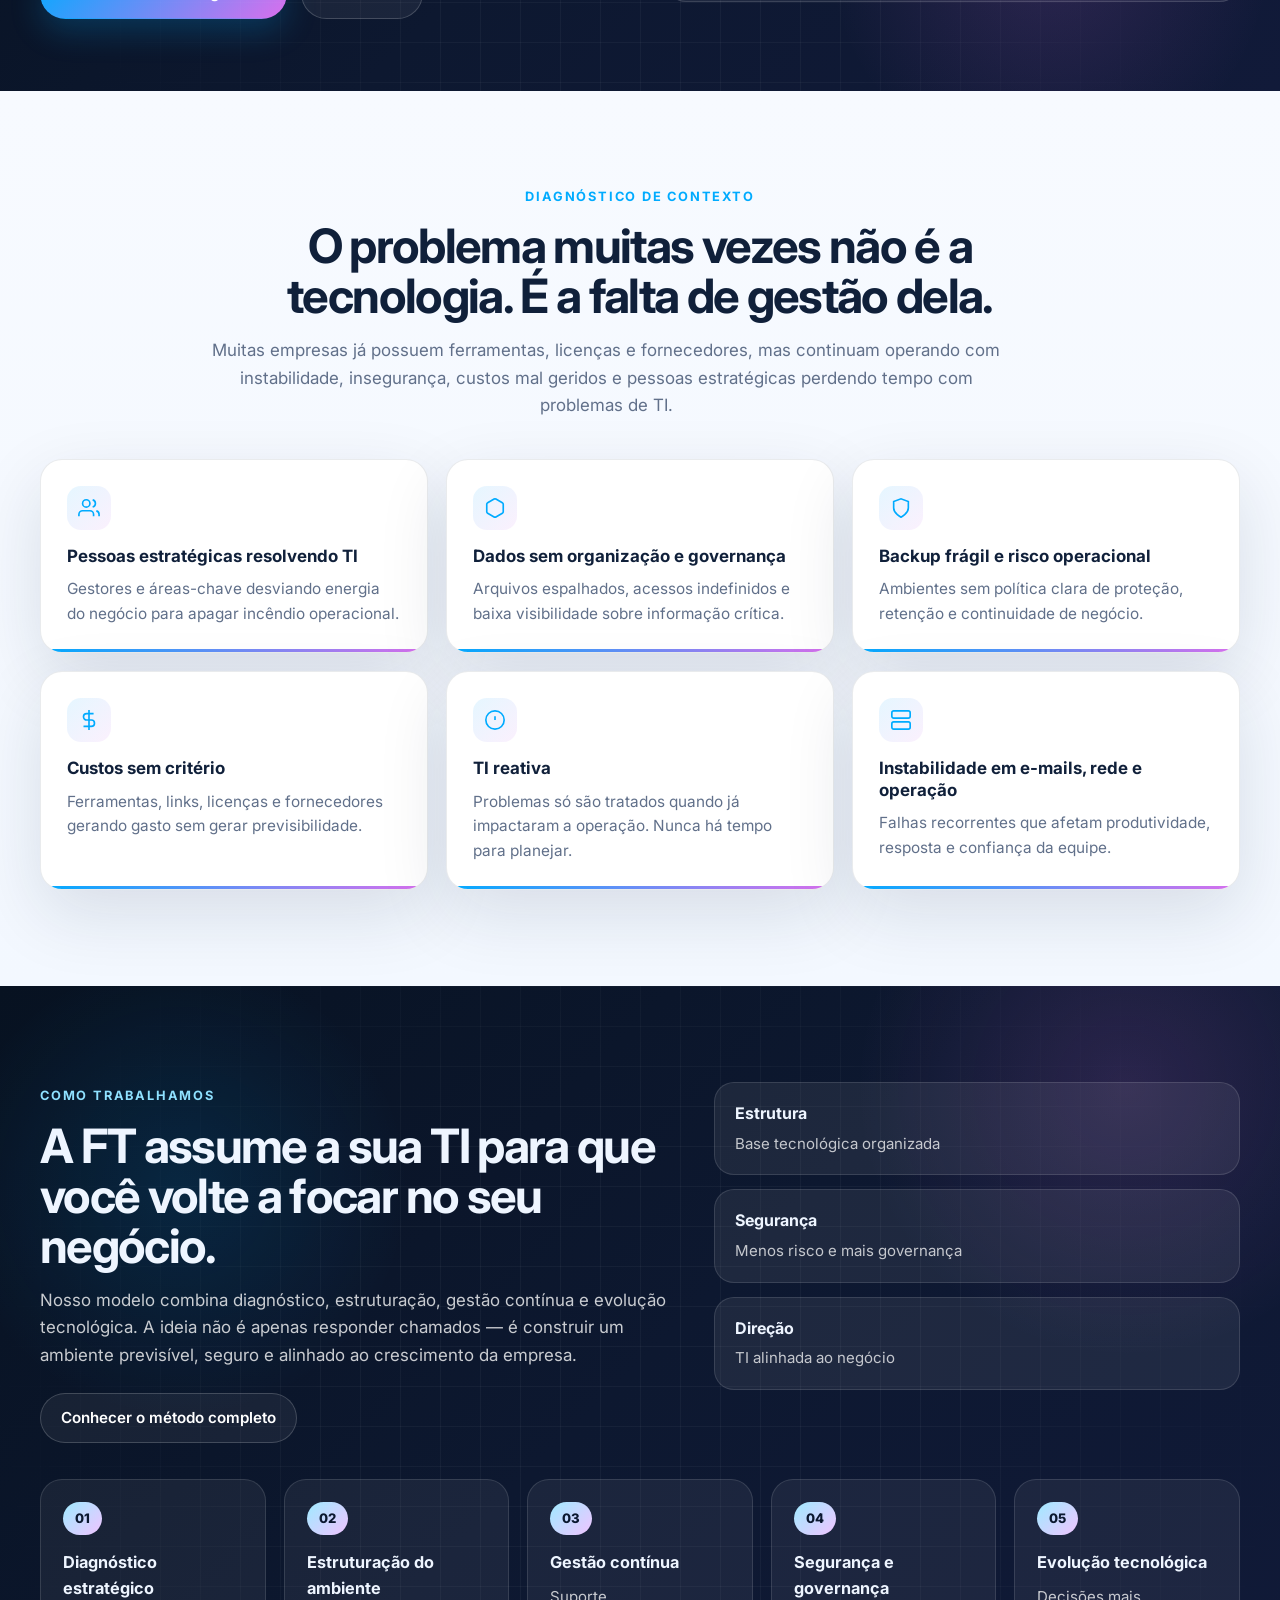
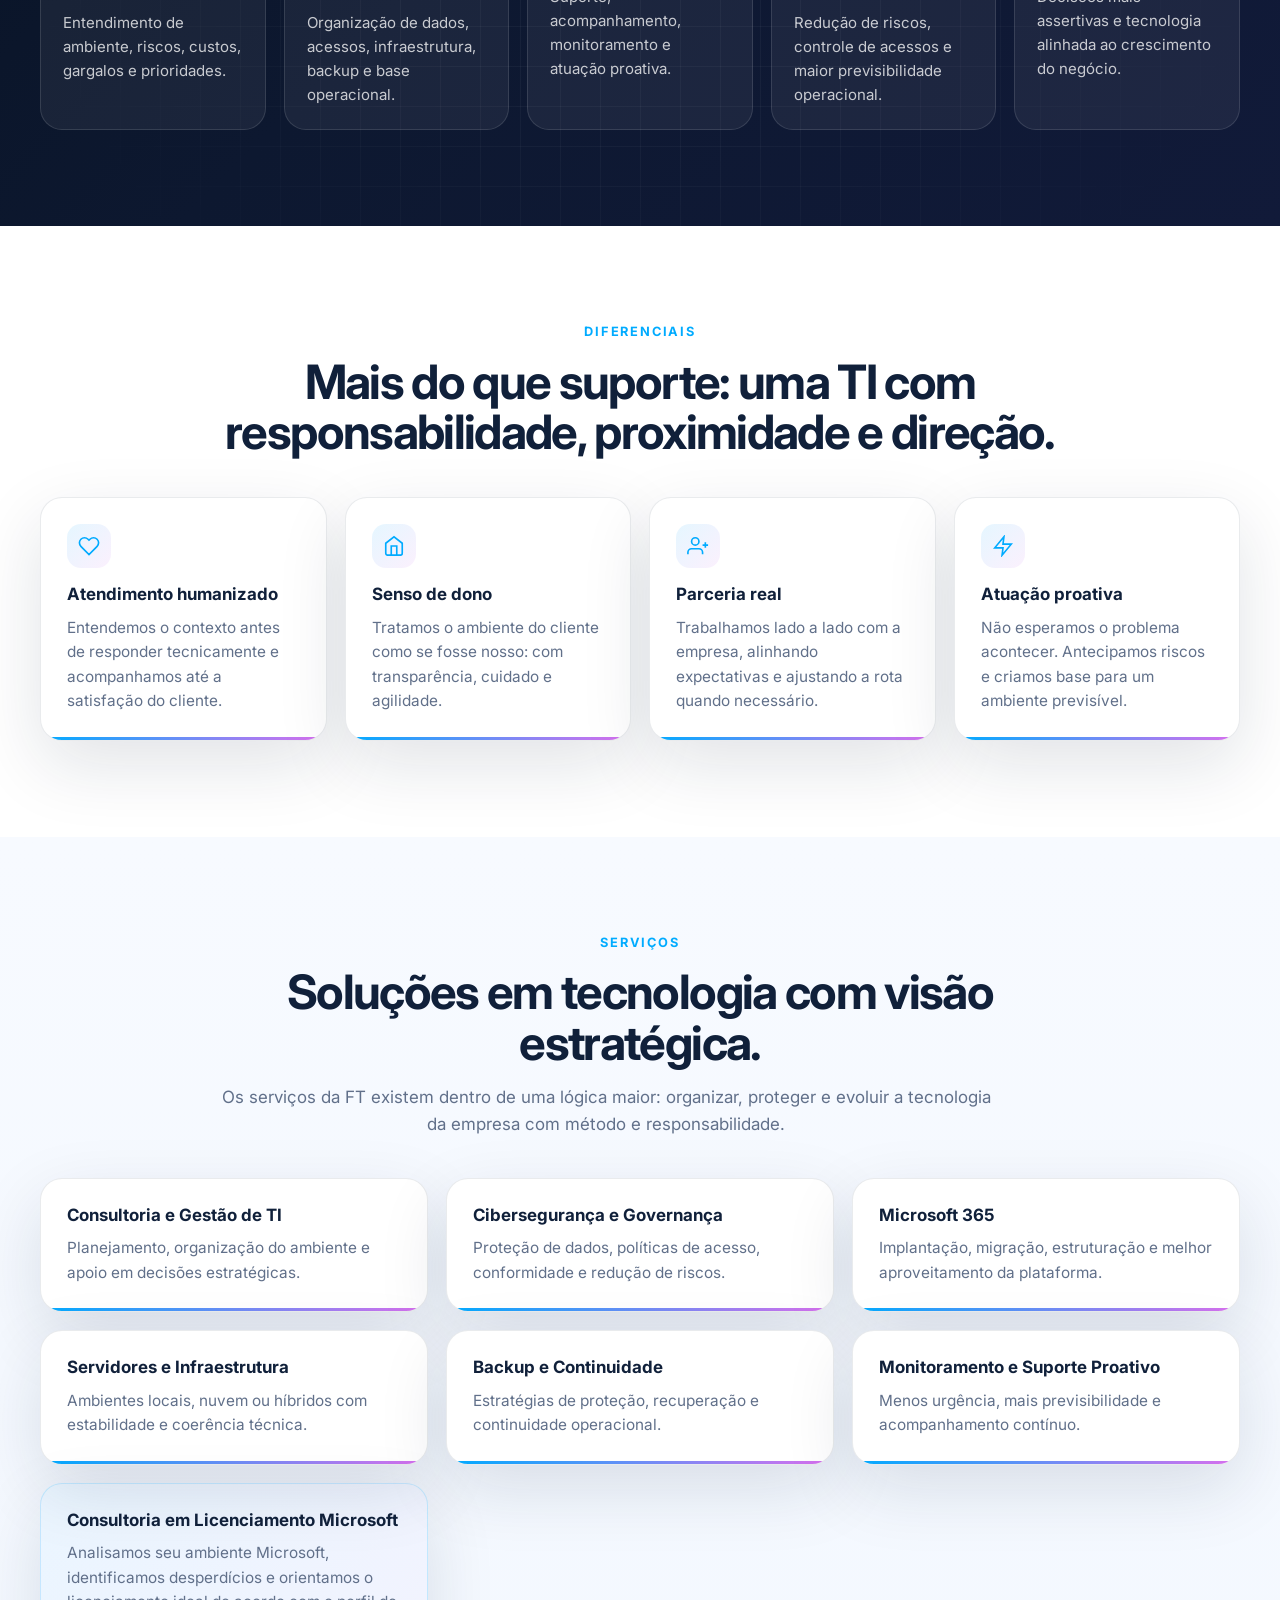
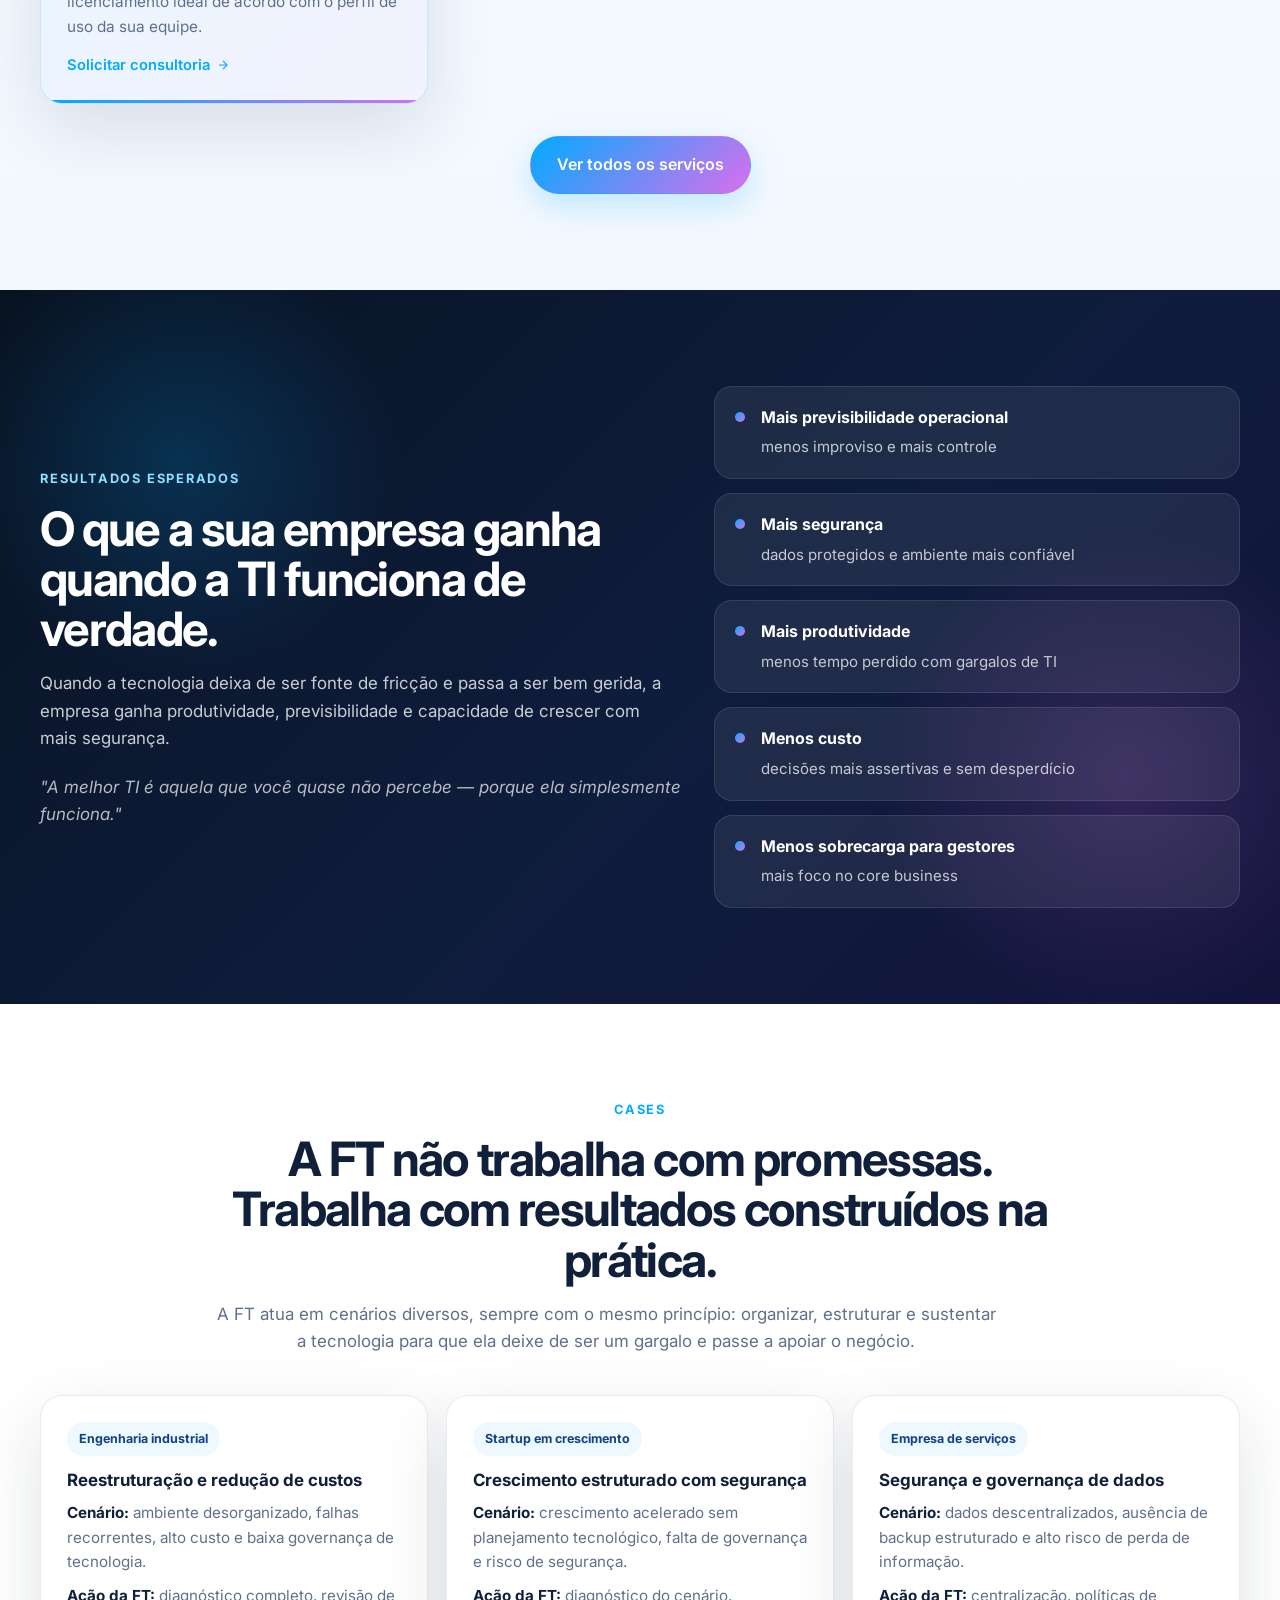
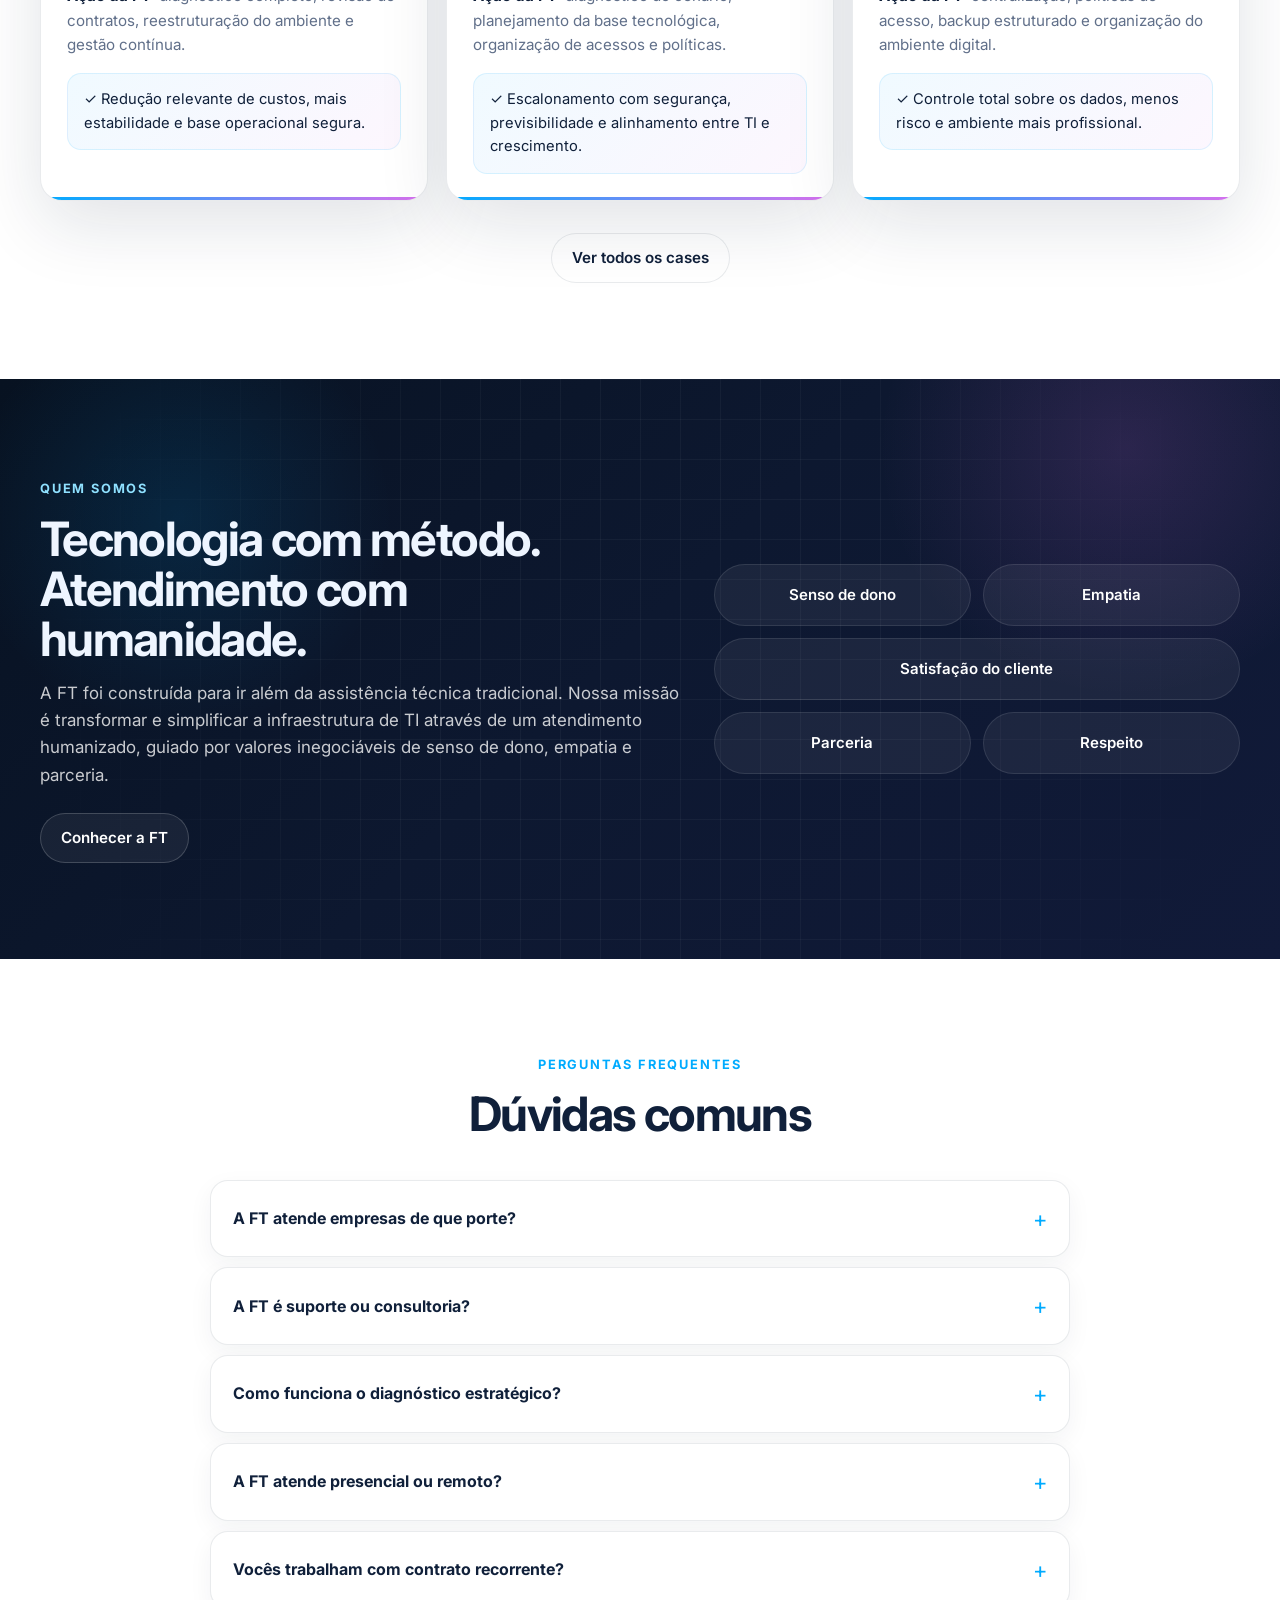
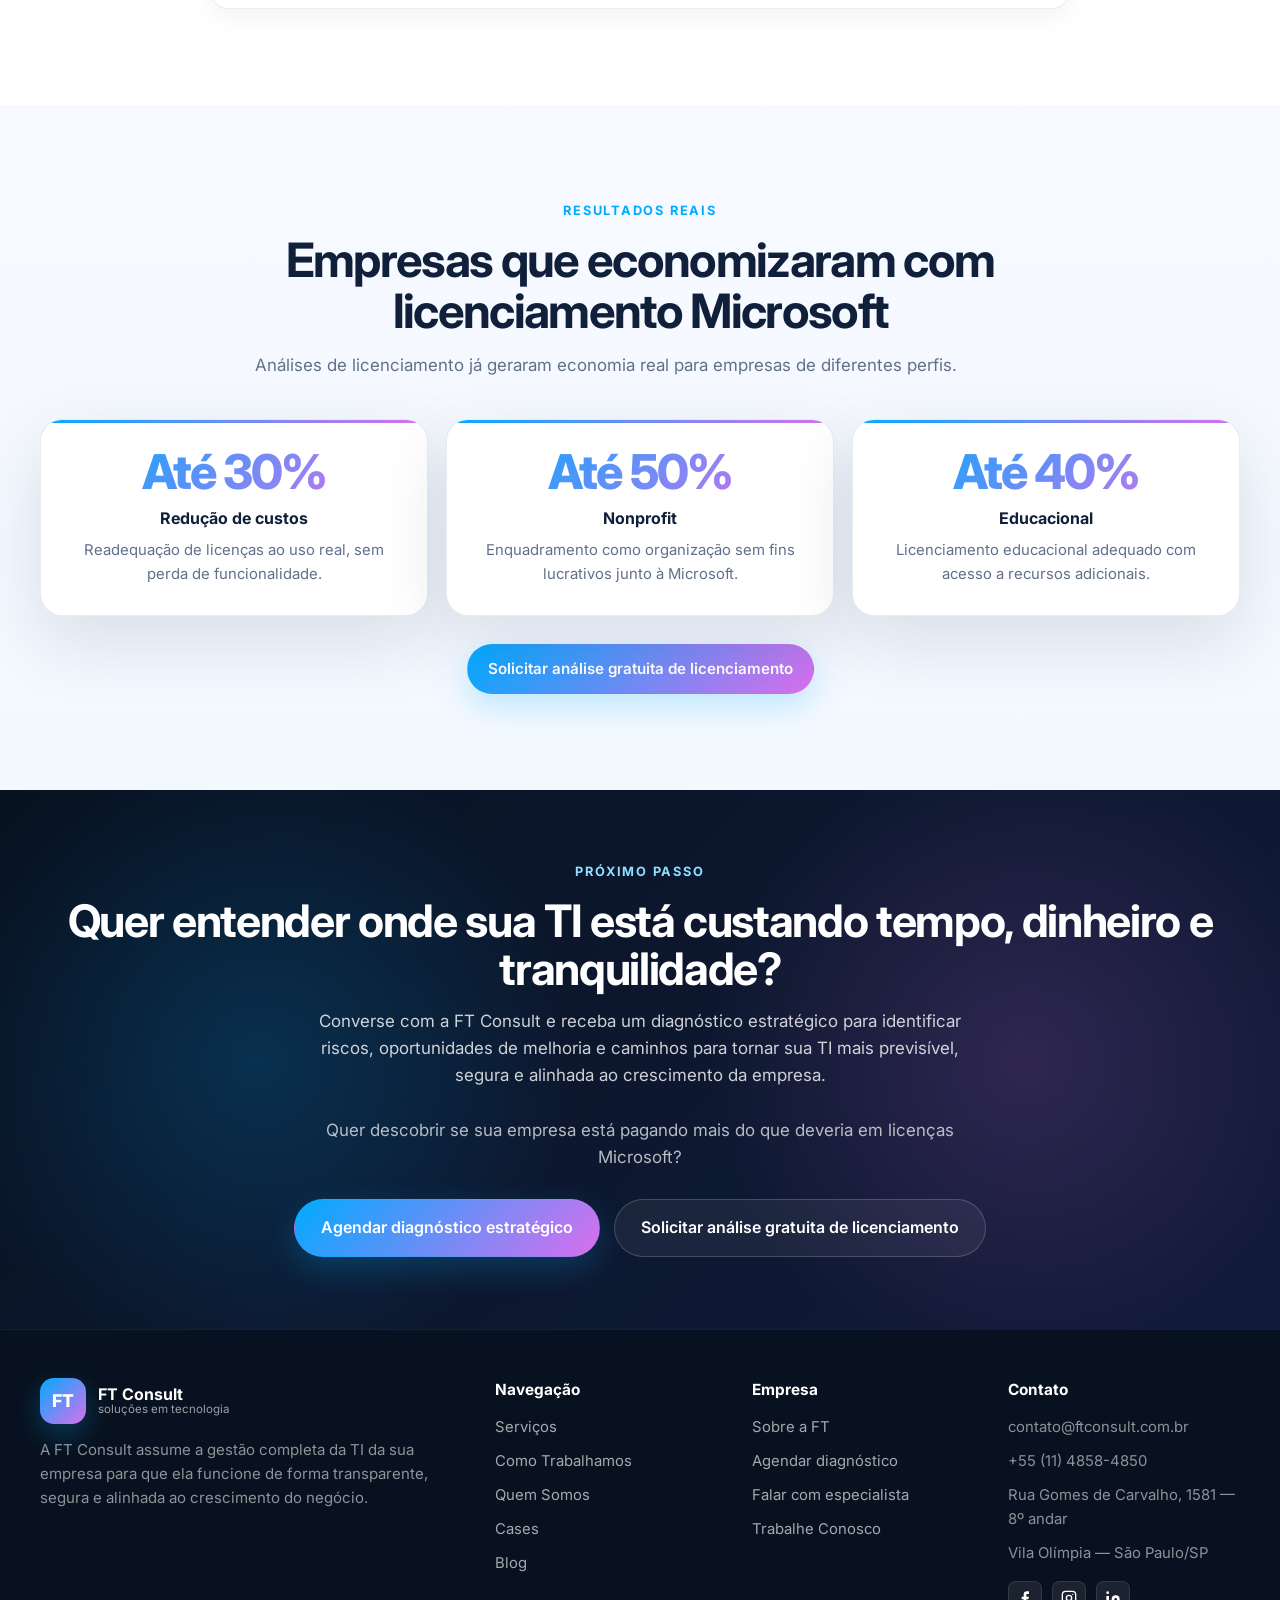
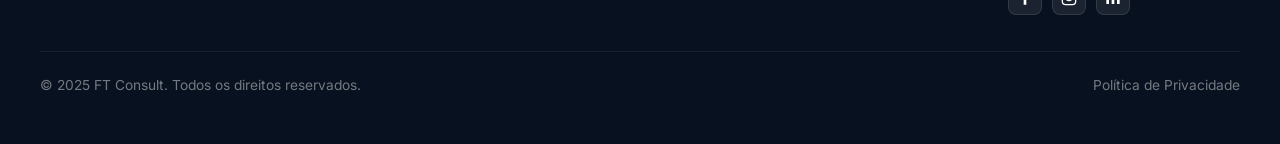
==== commit 10338c0b: "Adiciona frente comercial Consultoria Microsoft - Cria consultoria-microsoft.html com hero, seção pr" ====
--- a/index.html
+++ b/index.html
@@ -37,6 +37,7 @@
       <a href="como-trabalhamos.html">Como Trabalhamos</a>
       <a href="quem-somos.html">Quem Somos</a>
       <a href="cases.html">Cases</a>
+      <a href="consultoria-microsoft.html">Consultoria Microsoft</a>
       <a href="blog.html">Blog</a>
     </nav>
     <div class="nav-actions">
@@ -54,6 +55,7 @@
     <a href="como-trabalhamos.html">Como Trabalhamos</a>
     <a href="quem-somos.html">Quem Somos</a>
     <a href="cases.html">Cases</a>
+    <a href="consultoria-microsoft.html">Consultoria Microsoft</a>
     <a href="blog.html">Blog</a>
     <a href="contato.html">Agendar diagnóstico</a>
   </nav>
@@ -112,6 +114,35 @@
     </div>
   </section>
 
+  <!-- ═══ CONSULTORIA MICROSOFT (bloco de destaque) ═══ -->
+  <section class="section section-contact" style="padding:72px 0">
+    <div class="container" style="display:grid;grid-template-columns:1fr 1fr;gap:52px;align-items:center">
+      <div>
+        <span class="eyebrow">Microsoft Solutions Partner</span>
+        <h2 style="margin:0 0 18px;font-size:clamp(1.8rem,3.2vw,2.6rem);line-height:1.08;letter-spacing:-.03em;color:white">Consultoria gratuita de licenciamento Microsoft para sua empresa</h2>
+        <p style="color:rgba(255,255,255,.8);margin-bottom:28px">A FT Consult analisa seu ambiente Microsoft, identifica oportunidades de economia e orienta o licenciamento ideal para o seu cenário — com apoio de um Microsoft Solutions Partner.</p>
+        <div style="display:flex;gap:14px;flex-wrap:wrap">
+          <a href="consultoria-microsoft.html" class="btn btn-primary">Solicitar consultoria gratuita</a>
+          <a href="consultoria-microsoft.html" class="btn btn-outline">Saiba mais</a>
+        </div>
+      </div>
+      <div style="display:grid;gap:14px">
+        <div style="padding:22px 24px;border-radius:20px;background:rgba(255,255,255,.07);border:1px solid rgba(255,255,255,.12);display:flex;align-items:center;gap:18px">
+          <span style="font-size:2.4rem;font-weight:800;line-height:1;background:linear-gradient(135deg,var(--cyan),var(--violet));-webkit-background-clip:text;-webkit-text-fill-color:transparent;background-clip:text;flex-shrink:0">Até 30%</span>
+          <span style="color:rgba(255,255,255,.78);font-size:.94rem">de economia com readequação de licenças ao uso real</span>
+        </div>
+        <div style="padding:22px 24px;border-radius:20px;background:rgba(255,255,255,.07);border:1px solid rgba(255,255,255,.12);display:flex;align-items:center;gap:18px">
+          <span style="font-size:2.4rem;font-weight:800;line-height:1;background:linear-gradient(135deg,var(--cyan),var(--violet));-webkit-background-clip:text;-webkit-text-fill-color:transparent;background-clip:text;flex-shrink:0">Até 50%</span>
+          <span style="color:rgba(255,255,255,.78);font-size:.94rem">de redução com enquadramento como organização nonprofit</span>
+        </div>
+        <div style="padding:22px 24px;border-radius:20px;background:rgba(255,255,255,.07);border:1px solid rgba(255,255,255,.12);display:flex;align-items:center;gap:18px">
+          <span style="font-size:2.4rem;font-weight:800;line-height:1;background:linear-gradient(135deg,var(--cyan),var(--violet));-webkit-background-clip:text;-webkit-text-fill-color:transparent;background-clip:text;flex-shrink:0">Até 40%</span>
+          <span style="color:rgba(255,255,255,.78);font-size:.94rem">de economia com licenciamento educacional adequado</span>
+        </div>
+      </div>
+    </div>
+  </section>
+
   <!-- DORES -->
   <!-- ═══ MÉTODO FT (como trabalhamos) ═══ -->
 <section class="section section-soft">
@@ -222,6 +253,11 @@
       <article class="service-card"><h3>Servidores e Infraestrutura</h3><p>Ambientes locais, nuvem ou híbridos com estabilidade e coerência técnica.</p></article>
       <article class="service-card"><h3>Backup e Continuidade</h3><p>Estratégias de proteção, recuperação e continuidade operacional.</p></article>
       <article class="service-card"><h3>Monitoramento e Suporte Proativo</h3><p>Menos urgência, mais previsibilidade e acompanhamento contínuo.</p></article>
+      <article class="service-card" style="border-color:rgba(0,171,255,.18);background:linear-gradient(135deg,rgba(0,171,255,.04),rgba(217,111,237,.04))">
+        <h3>Consultoria em Licenciamento Microsoft</h3>
+        <p>Analisamos seu ambiente Microsoft, identificamos desperdícios e orientamos o licenciamento ideal de acordo com o perfil de uso da sua equipe.</p>
+        <a href="consultoria-microsoft.html" style="display:inline-flex;margin-top:14px;color:var(--cyan);font-size:.92rem;font-weight:600;align-items:center;gap:6px">Solicitar consultoria <svg width="14" height="14" fill="none" stroke="currentColor" stroke-width="2" viewBox="0 0 24 24"><line x1="5" y1="12" x2="19" y2="12"/><polyline points="12 5 19 12 12 19"/></svg></a>
+      </article>
     </div>
     <div class="container" style="text-align:center;margin-top:32px">
       <a href="servicos.html" class="btn btn-primary btn-lg">Ver todos os serviços</a>
@@ -317,6 +353,38 @@
     </div>
   </section>
 
+  <!-- ═══ MINICASES LICENCIAMENTO MICROSOFT ═══ -->
+  <section class="section section-soft">
+    <div class="container section-intro narrow center">
+      <span class="eyebrow center">Resultados reais</span>
+      <h2 class="section-title">Empresas que economizaram com licenciamento Microsoft</h2>
+      <p class="section-subtitle">Análises de licenciamento já geraram economia real para empresas de diferentes perfis.</p>
+    </div>
+    <div class="container" style="display:grid;grid-template-columns:repeat(3,1fr);gap:18px">
+      <div style="padding:28px 22px;border-radius:var(--radius);background:white;border:1px solid var(--line);box-shadow:var(--shadow);text-align:center;position:relative;overflow:hidden">
+        <div style="position:absolute;left:0;right:0;top:0;height:3px;background:linear-gradient(90deg,var(--cyan),var(--violet))"></div>
+        <span style="display:block;font-size:clamp(2.2rem,4vw,3rem);font-weight:800;line-height:1;letter-spacing:-.04em;margin-bottom:10px;background:linear-gradient(135deg,var(--cyan),var(--violet));-webkit-background-clip:text;-webkit-text-fill-color:transparent;background-clip:text">Até 30%</span>
+        <strong style="display:block;color:var(--text);margin-bottom:8px">Redução de custos</strong>
+        <p style="margin:0;color:var(--text-soft);font-size:.93rem">Readequação de licenças ao uso real, sem perda de funcionalidade.</p>
+      </div>
+      <div style="padding:28px 22px;border-radius:var(--radius);background:white;border:1px solid var(--line);box-shadow:var(--shadow);text-align:center;position:relative;overflow:hidden">
+        <div style="position:absolute;left:0;right:0;top:0;height:3px;background:linear-gradient(90deg,var(--cyan),var(--violet))"></div>
+        <span style="display:block;font-size:clamp(2.2rem,4vw,3rem);font-weight:800;line-height:1;letter-spacing:-.04em;margin-bottom:10px;background:linear-gradient(135deg,var(--cyan),var(--violet));-webkit-background-clip:text;-webkit-text-fill-color:transparent;background-clip:text">Até 50%</span>
+        <strong style="display:block;color:var(--text);margin-bottom:8px">Nonprofit</strong>
+        <p style="margin:0;color:var(--text-soft);font-size:.93rem">Enquadramento como organização sem fins lucrativos junto à Microsoft.</p>
+      </div>
+      <div style="padding:28px 22px;border-radius:var(--radius);background:white;border:1px solid var(--line);box-shadow:var(--shadow);text-align:center;position:relative;overflow:hidden">
+        <div style="position:absolute;left:0;right:0;top:0;height:3px;background:linear-gradient(90deg,var(--cyan),var(--violet))"></div>
+        <span style="display:block;font-size:clamp(2.2rem,4vw,3rem);font-weight:800;line-height:1;letter-spacing:-.04em;margin-bottom:10px;background:linear-gradient(135deg,var(--cyan),var(--violet));-webkit-background-clip:text;-webkit-text-fill-color:transparent;background-clip:text">Até 40%</span>
+        <strong style="display:block;color:var(--text);margin-bottom:8px">Educacional</strong>
+        <p style="margin:0;color:var(--text-soft);font-size:.93rem">Licenciamento educacional adequado com acesso a recursos adicionais.</p>
+      </div>
+    </div>
+    <div class="container" style="text-align:center;margin-top:28px">
+      <a href="consultoria-microsoft.html" class="btn btn-primary">Solicitar análise gratuita de licenciamento</a>
+    </div>
+  </section>
+
   <!-- CTA FINAL -->
   <!-- ═══ CTA FINAL ═══ -->
 <section class="cta-block section-contact">
@@ -324,9 +392,10 @@
       <span class="eyebrow center">Próximo passo</span>
       <h2>Quer entender onde sua TI está custando tempo, dinheiro e tranquilidade?</h2>
       <p>Converse com a FT Consult e receba um diagnóstico estratégico para identificar riscos, oportunidades de melhoria e caminhos para tornar sua TI mais previsível, segura e alinhada ao crescimento da empresa.</p>
+      <p style="margin-top:8px;color:rgba(255,255,255,.7)">Quer descobrir se sua empresa está pagando mais do que deveria em licenças Microsoft?</p>
       <div class="cta-buttons">
         <a href="contato.html" class="btn btn-primary btn-lg">Agendar diagnóstico estratégico</a>
-        <a href="contato.html" class="btn btn-outline btn-lg">Falar com um especialista</a>
+        <a href="consultoria-microsoft.html" class="btn btn-outline btn-lg">Solicitar análise gratuita de licenciamento</a>
       </div>
     </div>
   </section>
--- a/assets/css/style.css
+++ b/assets/css/style.css
@@ -597,6 +597,27 @@
 }
 .whatsapp-btn:hover { transform: scale(1.08); box-shadow: 0 12px 36px rgba(37,211,102,.5); }
 .whatsapp-btn svg { display: block; }
+
+/* ── Microsoft / Result cards ── */
+.ms-badge {
+  display: inline-flex; align-items: center; gap: 8px;
+  padding: 8px 14px; border-radius: 999px;
+  background: rgba(0,164,239,.12); border: 1px solid rgba(0,164,239,.28);
+  color: #8fe1ff; font-size: .82rem; font-weight: 700; letter-spacing: .06em;
+  margin-bottom: 18px;
+}
+.result-card {
+  padding: 28px 22px; border-radius: var(--radius); text-align: center;
+  background: rgba(255,255,255,.07); border: 1px solid rgba(255,255,255,.13);
+  transition: transform .2s;
+}
+.result-card:hover { transform: translateY(-3px); }
+.result-number {
+  display: block; font-size: clamp(2.4rem,5vw,3.8rem);
+  font-weight: 800; line-height: 1; letter-spacing: -.04em; margin-bottom: 10px;
+  background: linear-gradient(135deg,var(--cyan),var(--violet));
+  -webkit-background-clip: text; -webkit-text-fill-color: transparent; background-clip: text;
+}
 
 /* ── Scroll animations ── */
 .reveal {
